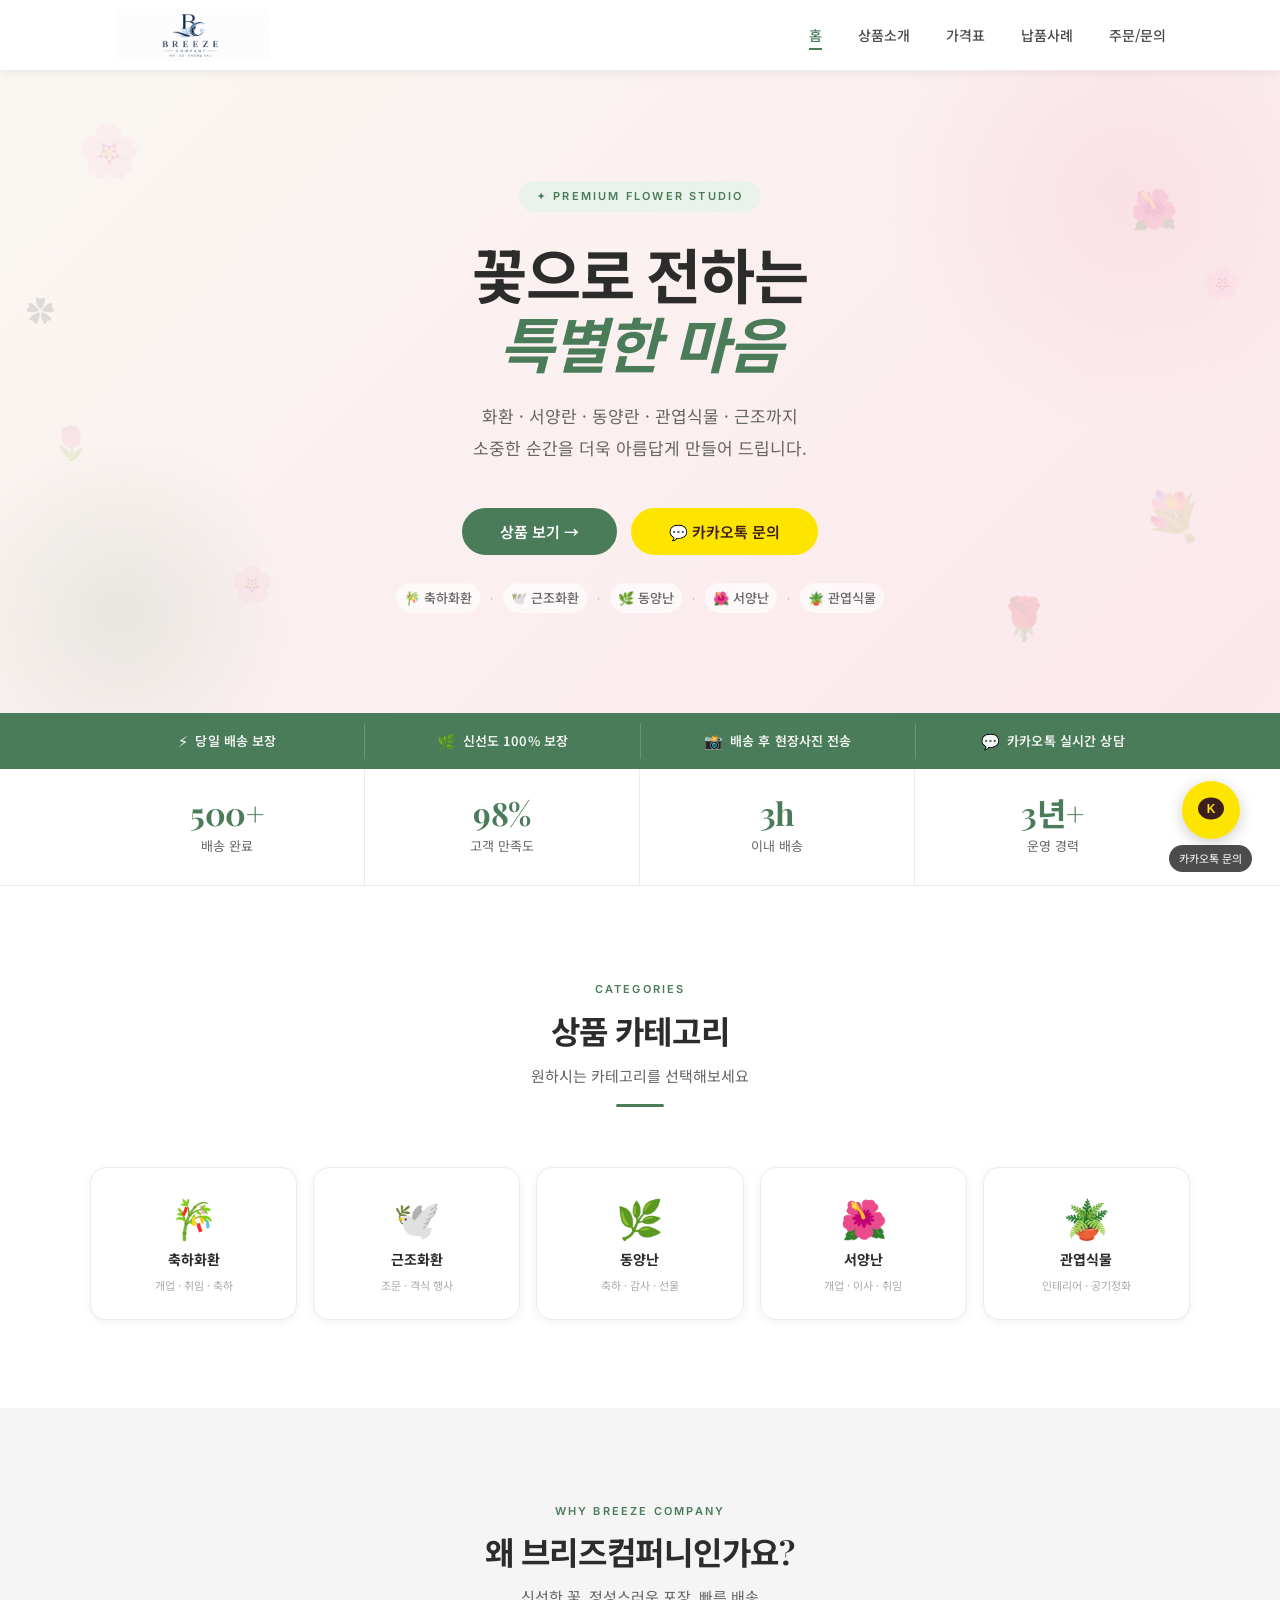
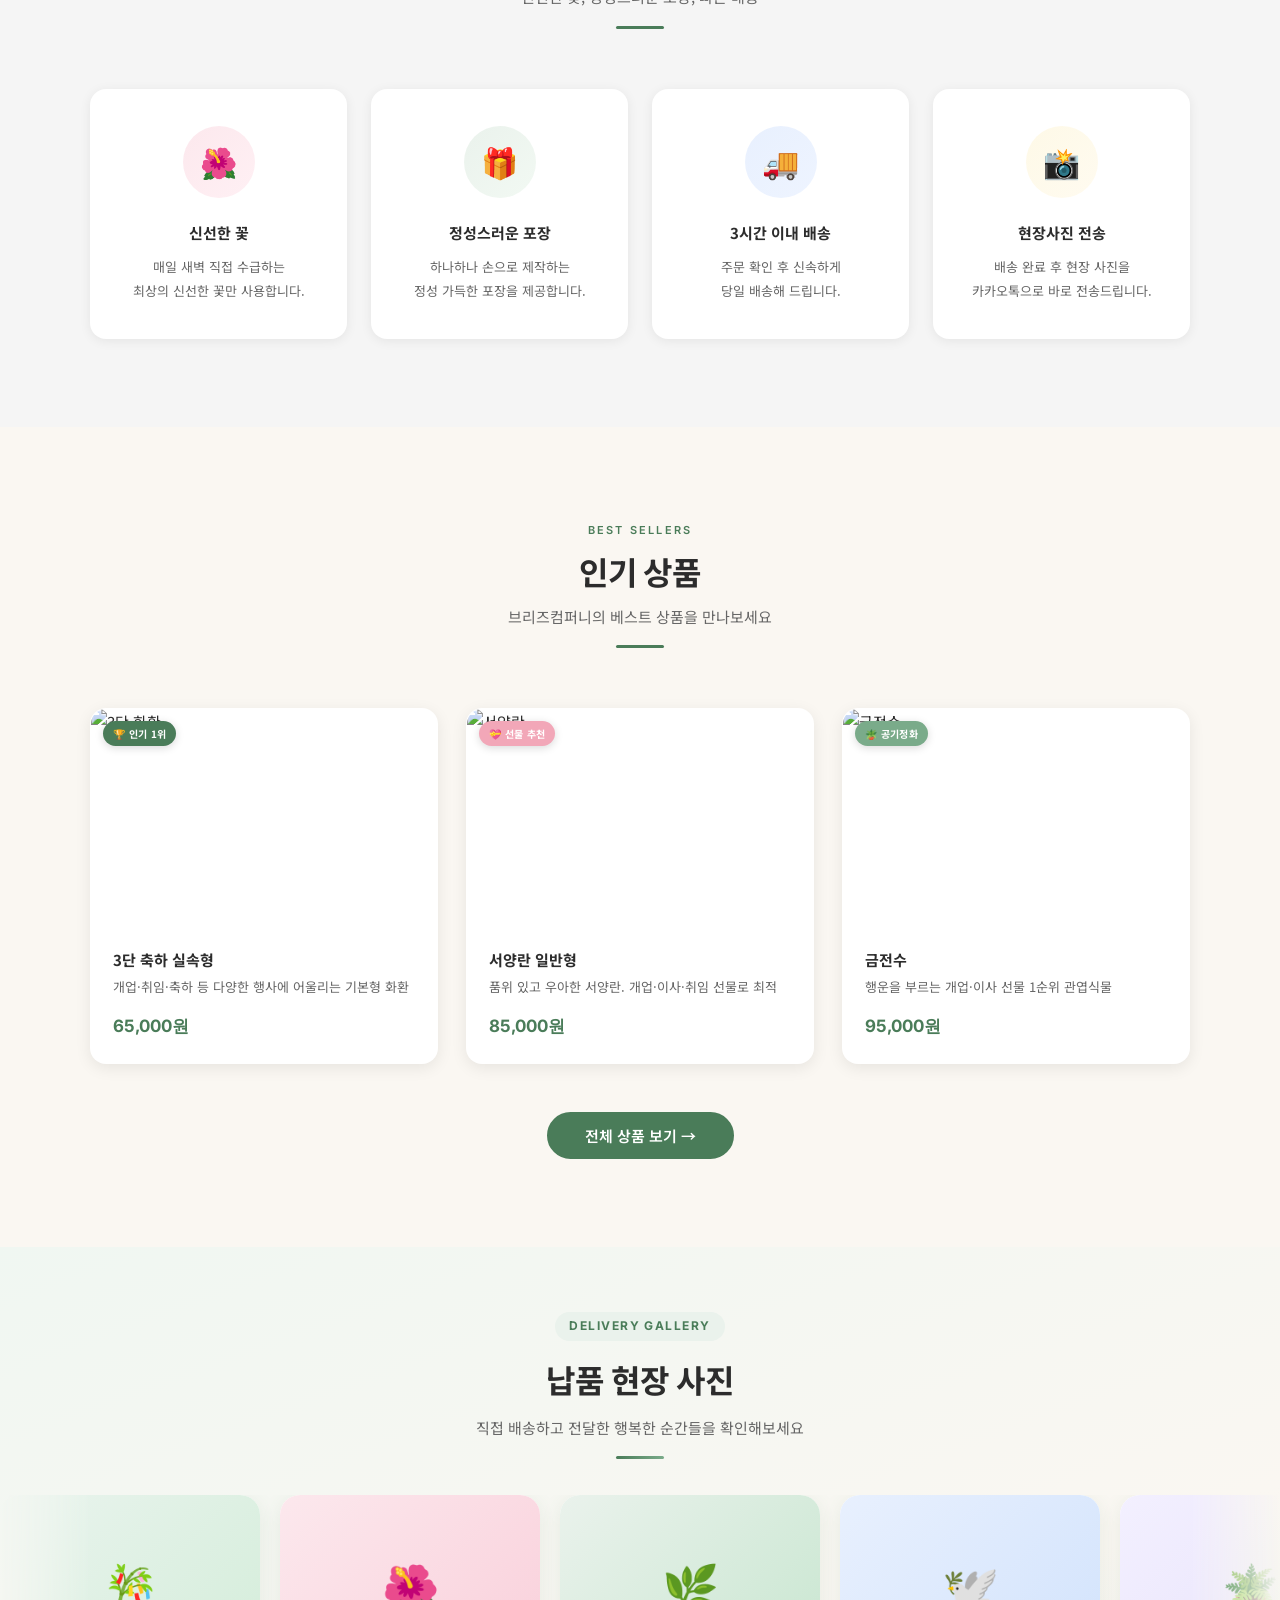
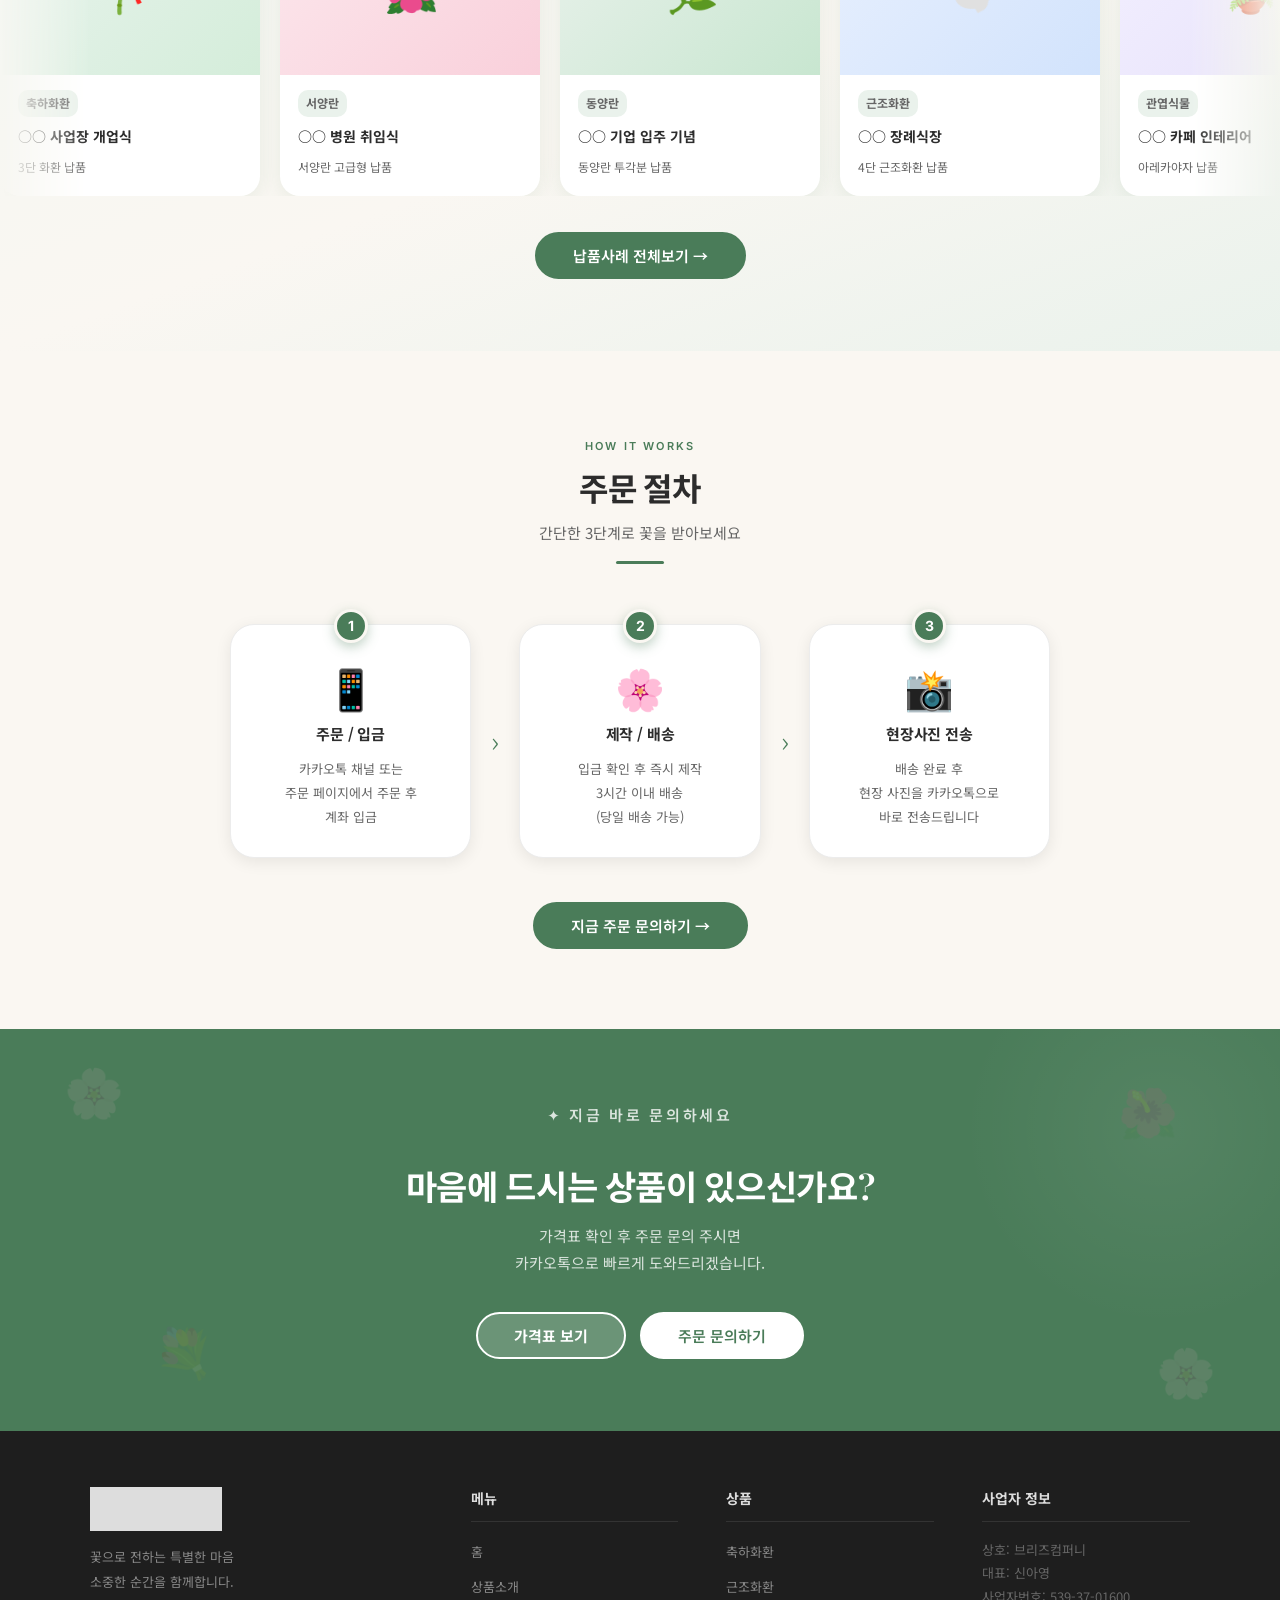
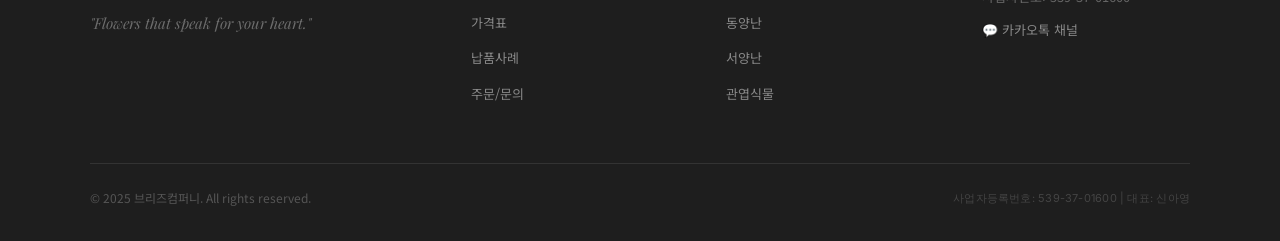
==== index.html @ 5a33127c "브리즈컴퍼니 로고 이미지 적용 — 전 페이지 헤더/푸터 - logo-white.png: 흰 배경 업종형 로고 (헤더용) - logo-dark.png: 다크 명품형 로고 (예비) -" ====
<!DOCTYPE html>
<html lang="ko">
<head>
  <meta charset="UTF-8" />
  <meta name="viewport" content="width=device-width, initial-scale=1.0" />
  <title>브리즈컴퍼니 - 꽃으로 전하는 특별한 마음</title>
  <meta name="description" content="브리즈컴퍼니 — 서양란, 동양란, 화환, 근조 화환, 관엽식물. 소중한 순간을 더욱 아름답게 만들어 드립니다." />
  <link rel="stylesheet" href="style.css" />
</head>
<body>

  <!-- ── HEADER ── -->
  <header id="site-header">
    <div class="nav-container">
      <a href="index.html" class="logo">
        <img src="logo-white.png" alt="브리즈컴퍼니" class="logo-img" />
      </a>
      <button class="nav-toggle" id="navToggle" aria-label="메뉴 열기">
        <span></span><span></span><span></span>
      </button>
      <nav id="mainNav">
        <ul>
          <li><a href="index.html" class="active">홈</a></li>
          <li><a href="products.html">상품소개</a></li>
          <li><a href="price.html">가격표</a></li>
          <li><a href="gallery.html">납품사례</a></li>
          <li><a href="order.html">주문/문의</a></li>
        </ul>
      </nav>
    </div>
  </header>

  <!-- ══════════════════════════════════════════
       HERO — 애니메이션 그라디언트 + 꽃잎 파티클
  ══════════════════════════════════════════ -->
  <section class="hero hero-animated">
    <!-- 떠다니는 꽃잎 -->
    <div class="hero-petals" aria-hidden="true">
      <span class="petal" style="top:8%;left:6%;--size:3.2rem;--dur:7s;--delay:0s">🌸</span>
      <span class="petal" style="top:18%;right:8%;--size:2.4rem;--dur:8s;--delay:1.2s">🌺</span>
      <span class="petal" style="top:55%;left:4%;--size:2rem;--dur:6.5s;--delay:2.5s">🌷</span>
      <span class="petal" style="top:65%;right:6%;--size:3rem;--dur:9s;--delay:0.7s">💐</span>
      <span class="petal" style="bottom:18%;left:18%;--size:2.2rem;--dur:7.5s;--delay:3s">🌸</span>
      <span class="petal" style="bottom:12%;right:18%;--size:2.6rem;--dur:8.5s;--delay:1.8s">🌹</span>
      <span class="petal" style="top:35%;left:2%;--size:1.8rem;--dur:6s;--delay:4s">✿</span>
      <span class="petal" style="top:30%;right:3%;--size:2rem;--dur:10s;--delay:0.3s">🌸</span>
    </div>

    <div class="hero-content">
      <span class="hero-eyebrow hero-anim-1">✦ Premium Flower Studio</span>
      <h1 class="hero-anim-2">꽃으로 전하는<br /><em>특별한 마음</em></h1>
      <p class="hero-sub hero-anim-3">
        화환 · 서양란 · 동양란 · 관엽식물 · 근조까지<br />
        소중한 순간을 더욱 아름답게 만들어 드립니다.
      </p>
      <div class="hero-btns hero-anim-4">
        <a href="products.html" class="btn btn-primary btn-pulse">상품 보기 →</a>
        <a href="https://pf.kakao.com/_ixazxkn/chat" target="_blank" class="btn btn-kakao-hero">💬 카카오톡 문의</a>
      </div>
      <!-- 빠른 카테고리 링크 -->
      <div class="hero-cats hero-anim-5">
        <a href="products.html#section-wreath">🎋 축하화환</a>
        <span>·</span>
        <a href="products.html#section-funeral">🕊️ 근조화환</a>
        <span>·</span>
        <a href="products.html#section-east">🌿 동양난</a>
        <span>·</span>
        <a href="products.html#section-orchid">🌺 서양난</a>
        <span>·</span>
        <a href="products.html#section-plant">🪴 관엽식물</a>
      </div>
    </div>
  </section>

  <!-- ── 약속 배너 스트립 ── -->
  <div class="promise-strip">
    <div class="promise-inner">
      <div class="promise-item"><span class="promise-icon">⚡</span>당일 배송 보장</div>
      <div class="promise-divider"></div>
      <div class="promise-item"><span class="promise-icon">🌿</span>신선도 100% 보장</div>
      <div class="promise-divider"></div>
      <div class="promise-item"><span class="promise-icon">📸</span>배송 후 현장사진 전송</div>
      <div class="promise-divider"></div>
      <div class="promise-item"><span class="promise-icon">💬</span>카카오톡 실시간 상담</div>
    </div>
  </div>

  <!-- ── STATS BAR ── -->
  <div class="stats-bar">
    <div class="stats-inner">
      <div class="stat-item reveal">
        <div class="stat-num" data-count="500" data-suffix="+">0+</div>
        <div class="stat-label">배송 완료</div>
      </div>
      <div class="stat-item reveal reveal-d1">
        <div class="stat-num" data-count="98" data-suffix="%">0%</div>
        <div class="stat-label">고객 만족도</div>
      </div>
      <div class="stat-item reveal reveal-d2">
        <div class="stat-num">3h</div>
        <div class="stat-label">이내 배송</div>
      </div>
      <div class="stat-item reveal reveal-d3">
        <div class="stat-num" data-count="3" data-suffix="년+">0년+</div>
        <div class="stat-label">운영 경력</div>
      </div>
    </div>
  </div>

  <!-- ── 카테고리 쇼케이스 ── -->
  <section style="background:var(--bz-surface);">
    <div class="section-title reveal">
      <span class="section-eyebrow">Categories</span>
      <h2>상품 카테고리</h2>
      <p>원하시는 카테고리를 선택해보세요</p>
      <div class="section-line"></div>
    </div>
    <div class="category-grid inner">
      <a href="products.html#section-wreath" class="category-card reveal">
        <span class="category-icon">🎋</span>
        <div class="category-name">축하화환</div>
        <div class="category-desc">개업 · 취임 · 축하</div>
      </a>
      <a href="products.html#section-funeral" class="category-card reveal reveal-d1">
        <span class="category-icon">🕊️</span>
        <div class="category-name">근조화환</div>
        <div class="category-desc">조문 · 격식 행사</div>
      </a>
      <a href="products.html#section-east" class="category-card reveal reveal-d2">
        <span class="category-icon">🌿</span>
        <div class="category-name">동양난</div>
        <div class="category-desc">축하 · 감사 · 선물</div>
      </a>
      <a href="products.html#section-orchid" class="category-card reveal reveal-d3">
        <span class="category-icon">🌺</span>
        <div class="category-name">서양난</div>
        <div class="category-desc">개업 · 이사 · 취임</div>
      </a>
      <a href="products.html#section-plant" class="category-card reveal reveal-d4">
        <span class="category-icon">🪴</span>
        <div class="category-name">관엽식물</div>
        <div class="category-desc">인테리어 · 공기정화</div>
      </a>
    </div>
  </section>

  <!-- ── WHY BREEZE ── -->
  <section class="features">
    <div class="section-title reveal">
      <span class="section-eyebrow">Why Breeze Company</span>
      <h2>왜 브리즈컴퍼니인가요?</h2>
      <p>신선한 꽃, 정성스러운 포장, 빠른 배송</p>
      <div class="section-line"></div>
    </div>
    <div class="feature-grid inner">
      <div class="feature-card reveal">
        <div class="feature-icon-wrap feat-icon-1">🌺</div>
        <h3>신선한 꽃</h3>
        <p>매일 새벽 직접 수급하는<br />최상의 신선한 꽃만 사용합니다.</p>
      </div>
      <div class="feature-card reveal reveal-d1">
        <div class="feature-icon-wrap feat-icon-2">🎁</div>
        <h3>정성스러운 포장</h3>
        <p>하나하나 손으로 제작하는<br />정성 가득한 포장을 제공합니다.</p>
      </div>
      <div class="feature-card reveal reveal-d2">
        <div class="feature-icon-wrap feat-icon-3">🚚</div>
        <h3>3시간 이내 배송</h3>
        <p>주문 확인 후 신속하게<br />당일 배송해 드립니다.</p>
      </div>
      <div class="feature-card reveal reveal-d3">
        <div class="feature-icon-wrap feat-icon-4">📸</div>
        <h3>현장사진 전송</h3>
        <p>배송 완료 후 현장 사진을<br />카카오톡으로 바로 전송드립니다.</p>
      </div>
    </div>
  </section>

  <!-- ── 인기 상품 ── -->
  <section style="background:var(--bz-cream);">
    <div class="section-title reveal">
      <span class="section-eyebrow">Best Sellers</span>
      <h2>인기 상품</h2>
      <p>브리즈컴퍼니의 베스트 상품을 만나보세요</p>
      <div class="section-line"></div>
    </div>
    <div class="product-grid inner">
      <div class="product-card reveal" onclick="location.href='products.html#section-wreath'" style="cursor:pointer;">
        <div class="product-card-img-wrap">
          <span class="product-best-badge">🏆 인기 1위</span>
          <img class="product-card-img" src="https://nas.maruw.co.kr/image/d/d-0001kb/d-0001kb_00.png" alt="3단 화환" loading="lazy" />
          <span class="product-zoom-hint">🎋 화환 보기</span>
        </div>
        <div class="product-info">
          <h3>3단 화환 A</h3>
          <p>개업·취임·축하 등 다양한 행사에 어울리는 기본형 화환</p>
          <div class="price-row">
            <span class="price-original">75,000원</span>
            <span class="price-sale">69,000원~</span>
          </div>
        </div>
      </div>
      <div class="product-card reveal reveal-d1" onclick="location.href='products.html#section-orchid'" style="cursor:pointer;">
        <div class="product-card-img-wrap">
          <span class="product-best-badge" style="background:var(--bz-pink);">💝 선물 추천</span>
          <img class="product-card-img" src="https://nas.maruw.co.kr/image/old.ecof.co.kr/data/GD020/IMG/h-0078-500.jpg" alt="서양란" loading="lazy" />
          <span class="product-zoom-hint">🌺 서양란 보기</span>
        </div>
        <div class="product-info">
          <h3>서양란 기본형</h3>
          <p>품위 있고 우아한 서양란. 개업·이사·취임 선물로 최적</p>
          <div class="price-row">
            <span class="price-original">110,000원</span>
            <span class="price-sale">99,000원</span>
          </div>
        </div>
      </div>
      <div class="product-card reveal reveal-d2" onclick="location.href='products.html#section-plant'" style="cursor:pointer;">
        <div class="product-card-img-wrap">
          <span class="product-best-badge" style="background:#7aab8a;">🪴 공기정화</span>
          <img class="product-card-img" src="https://nas.maruw.co.kr/image/old.ecof.co.kr/data/GD020/IMG/i-0115-500.jpg" alt="금전수" loading="lazy" />
          <span class="product-zoom-hint">🪴 관엽 보기</span>
        </div>
        <div class="product-info">
          <h3>금전수</h3>
          <p>행운을 부르는 개업·이사 선물 1순위 관엽식물</p>
          <div class="price-row">
            <span class="price-original">68,200원</span>
            <span class="price-sale">62,000원</span>
          </div>
        </div>
      </div>
    </div>
    <div style="text-align:center;margin-top:48px;" class="reveal">
      <a href="products.html" class="btn btn-primary">전체 상품 보기 →</a>
    </div>
  </section>

  <!-- ── 납품사례 슬라이딩 배너 ── -->
  <section class="delivery-banner-section">
    <div class="delivery-banner-head reveal">
      <span class="section-eyebrow">Delivery Gallery</span>
      <h2>납품 현장 사진</h2>
      <p>직접 배송하고 전달한 행복한 순간들을 확인해보세요</p>
      <div class="section-line"></div>
    </div>

    <div class="delivery-track-wrap">
      <div class="delivery-track" id="deliveryTrack">
        <!-- 카드 세트 A (원본) -->
        <a href="gallery.html" class="delivery-card">
          <div class="delivery-card-placeholder" style="background:linear-gradient(135deg,#eaf4ee,#d4edda);">🎋</div>
          <div class="delivery-card-body">
            <span class="delivery-card-tag">축하화환</span>
            <strong>○○ 사업장 개업식</strong>
            <span>3단 화환 납품</span>
          </div>
        </a>
        <a href="gallery.html" class="delivery-card">
          <div class="delivery-card-placeholder" style="background:linear-gradient(135deg,#fce8ed,#f9d0db);">🌺</div>
          <div class="delivery-card-body">
            <span class="delivery-card-tag">서양란</span>
            <strong>○○ 병원 취임식</strong>
            <span>서양란 고급형 납품</span>
          </div>
        </a>
        <a href="gallery.html" class="delivery-card">
          <div class="delivery-card-placeholder" style="background:linear-gradient(135deg,#eaf2ec,#c8e6d0);">🌿</div>
          <div class="delivery-card-body">
            <span class="delivery-card-tag">동양란</span>
            <strong>○○ 기업 입주 기념</strong>
            <span>동양란 투각분 납품</span>
          </div>
        </a>
        <a href="gallery.html" class="delivery-card">
          <div class="delivery-card-placeholder" style="background:linear-gradient(135deg,#e8f0fe,#d2e3fc);">🕊️</div>
          <div class="delivery-card-body">
            <span class="delivery-card-tag">근조화환</span>
            <strong>○○ 장례식장</strong>
            <span>4단 근조화환 납품</span>
          </div>
        </a>
        <a href="gallery.html" class="delivery-card">
          <div class="delivery-card-placeholder" style="background:linear-gradient(135deg,#f3f0ff,#e6e0fa);">🪴</div>
          <div class="delivery-card-body">
            <span class="delivery-card-tag">관엽식물</span>
            <strong>○○ 카페 인테리어</strong>
            <span>아레카야자 납품</span>
          </div>
        </a>
        <a href="gallery.html" class="delivery-card">
          <div class="delivery-card-placeholder" style="background:linear-gradient(135deg,#fff8e1,#ffecb3);">🎋</div>
          <div class="delivery-card-body">
            <span class="delivery-card-tag">축하화환</span>
            <strong>○○ 식당 오픈</strong>
            <span>3단 화환 실속형 납품</span>
          </div>
        </a>
        <a href="gallery.html" class="delivery-card">
          <div class="delivery-card-placeholder" style="background:linear-gradient(135deg,#fce4ec,#f8bbd0);">🌸</div>
          <div class="delivery-card-body">
            <span class="delivery-card-tag">서양란</span>
            <strong>○○ 갤러리 개관</strong>
            <span>만천홍 서양란 납품</span>
          </div>
        </a>
        <a href="gallery.html" class="delivery-card">
          <div class="delivery-card-placeholder" style="background:linear-gradient(135deg,#e8f5e9,#c8e6c9);">🌿</div>
          <div class="delivery-card-body">
            <span class="delivery-card-tag">관엽식물</span>
            <strong>○○ 사무실 이전</strong>
            <span>금전수 · 행운목 납품</span>
          </div>
        </a>
        <!-- 카드 세트 B (무한 루프용 복제) -->
        <a href="gallery.html" class="delivery-card">
          <div class="delivery-card-placeholder" style="background:linear-gradient(135deg,#eaf4ee,#d4edda);">🎋</div>
          <div class="delivery-card-body">
            <span class="delivery-card-tag">축하화환</span>
            <strong>○○ 사업장 개업식</strong>
            <span>3단 화환 납품</span>
          </div>
        </a>
        <a href="gallery.html" class="delivery-card">
          <div class="delivery-card-placeholder" style="background:linear-gradient(135deg,#fce8ed,#f9d0db);">🌺</div>
          <div class="delivery-card-body">
            <span class="delivery-card-tag">서양란</span>
            <strong>○○ 병원 취임식</strong>
            <span>서양란 고급형 납품</span>
          </div>
        </a>
        <a href="gallery.html" class="delivery-card">
          <div class="delivery-card-placeholder" style="background:linear-gradient(135deg,#eaf2ec,#c8e6d0);">🌿</div>
          <div class="delivery-card-body">
            <span class="delivery-card-tag">동양란</span>
            <strong>○○ 기업 입주 기념</strong>
            <span>동양란 투각분 납품</span>
          </div>
        </a>
        <a href="gallery.html" class="delivery-card">
          <div class="delivery-card-placeholder" style="background:linear-gradient(135deg,#e8f0fe,#d2e3fc);">🕊️</div>
          <div class="delivery-card-body">
            <span class="delivery-card-tag">근조화환</span>
            <strong>○○ 장례식장</strong>
            <span>4단 근조화환 납품</span>
          </div>
        </a>
        <a href="gallery.html" class="delivery-card">
          <div class="delivery-card-placeholder" style="background:linear-gradient(135deg,#f3f0ff,#e6e0fa);">🪴</div>
          <div class="delivery-card-body">
            <span class="delivery-card-tag">관엽식물</span>
            <strong>○○ 카페 인테리어</strong>
            <span>아레카야자 납품</span>
          </div>
        </a>
        <a href="gallery.html" class="delivery-card">
          <div class="delivery-card-placeholder" style="background:linear-gradient(135deg,#fff8e1,#ffecb3);">🎋</div>
          <div class="delivery-card-body">
            <span class="delivery-card-tag">축하화환</span>
            <strong>○○ 식당 오픈</strong>
            <span>3단 화환 실속형 납품</span>
          </div>
        </a>
        <a href="gallery.html" class="delivery-card">
          <div class="delivery-card-placeholder" style="background:linear-gradient(135deg,#fce4ec,#f8bbd0);">🌸</div>
          <div class="delivery-card-body">
            <span class="delivery-card-tag">서양란</span>
            <strong>○○ 갤러리 개관</strong>
            <span>만천홍 서양란 납품</span>
          </div>
        </a>
        <a href="gallery.html" class="delivery-card">
          <div class="delivery-card-placeholder" style="background:linear-gradient(135deg,#e8f5e9,#c8e6c9);">🌿</div>
          <div class="delivery-card-body">
            <span class="delivery-card-tag">관엽식물</span>
            <strong>○○ 사무실 이전</strong>
            <span>금전수 · 행운목 납품</span>
          </div>
        </a>
      </div>
    </div>

    <div class="delivery-more-btn reveal">
      <a href="gallery.html" class="btn btn-primary">납품사례 전체보기 →</a>
    </div>
  </section>

  <!-- ── 주문 절차 ── -->
  <section class="bz-steps-section">
    <div class="section-title reveal">
      <span class="section-eyebrow">How It Works</span>
      <h2>주문 절차</h2>
      <p>간단한 3단계로 꽃을 받아보세요</p>
      <div class="section-line"></div>
    </div>
    <div class="bz-steps-row">
      <div class="bz-step-card reveal">
        <div class="bz-step-badge">1</div>
        <span class="bz-step-icon">📱</span>
        <strong>주문 / 입금</strong>
        <p>카카오톡 채널 또는<br>주문 페이지에서 주문 후<br>계좌 입금</p>
      </div>
      <div class="bz-step-connector reveal reveal-d1">›</div>
      <div class="bz-step-card reveal reveal-d1">
        <div class="bz-step-badge">2</div>
        <span class="bz-step-icon">🌸</span>
        <strong>제작 / 배송</strong>
        <p>입금 확인 후 즉시 제작<br>3시간 이내 배송<br>(당일 배송 가능)</p>
      </div>
      <div class="bz-step-connector reveal reveal-d2">›</div>
      <div class="bz-step-card reveal reveal-d2">
        <div class="bz-step-badge">3</div>
        <span class="bz-step-icon">📸</span>
        <strong>현장사진 전송</strong>
        <p>배송 완료 후<br>현장 사진을 카카오톡으로<br>바로 전송드립니다</p>
      </div>
    </div>
    <div style="text-align:center;margin-top:44px;" class="reveal">
      <a href="order.html" class="btn btn-primary">지금 주문 문의하기 →</a>
    </div>
  </section>

  <!-- ── CTA BANNER ── -->
  <div class="cta-banner cta-animated">
    <div class="cta-deco" aria-hidden="true">
      <span class="cta-petal cp1">🌸</span>
      <span class="cta-petal cp2">🌺</span>
      <span class="cta-petal cp3">💐</span>
      <span class="cta-petal cp4">🌸</span>
    </div>
    <div class="inner" style="position:relative;z-index:1;">
      <p class="cta-tag reveal">✦ 지금 바로 문의하세요</p>
      <h2 class="reveal">마음에 드시는 상품이 있으신가요?</h2>
      <p class="reveal">가격표 확인 후 주문 문의 주시면<br />카카오톡으로 빠르게 도와드리겠습니다.</p>
      <div style="display:flex;gap:14px;justify-content:center;flex-wrap:wrap;" class="reveal">
        <a href="price.html" class="btn" style="background:rgba(255,255,255,0.18);border:2px solid white;color:white;font-weight:700;">가격표 보기</a>
        <a href="order.html" class="btn btn-white">주문 문의하기</a>
      </div>
    </div>
  </div>

  <!-- ── KAKAO FLOAT ── -->
  <a href="https://pf.kakao.com/_ixazxkn/chat" target="_blank" class="kakao-float" aria-label="카카오톡 문의">
    <div class="kakao-float-btn">
      <svg width="32" height="32" viewBox="0 0 32 32" fill="none" xmlns="http://www.w3.org/2000/svg">
        <ellipse cx="16" cy="14.5" rx="13" ry="11" fill="#3C1E1E"/>
        <text x="16" y="19" text-anchor="middle" font-size="12" fill="#FEE500" font-weight="bold" font-family="Arial">K</text>
      </svg>
    </div>
    <span class="kakao-float-label">카카오톡 문의</span>
  </a>

  <!-- ── FOOTER ── -->
  <footer>
    <div class="footer-inner">
      <div class="footer-top">
        <div class="footer-brand">
          <div class="logo">
            <img src="logo-white.png" alt="브리즈컴퍼니" class="footer-logo-img" />
          </div>
          <p class="footer-brand-desc">꽃으로 전하는 특별한 마음<br />소중한 순간을 함께합니다.</p>
          <p class="footer-tagline">"Flowers that speak for your heart."</p>
        </div>
        <div class="footer-col">
          <h4>메뉴</h4>
          <ul>
            <li><a href="index.html">홈</a></li>
            <li><a href="products.html">상품소개</a></li>
            <li><a href="price.html">가격표</a></li>
            <li><a href="gallery.html">납품사례</a></li>
            <li><a href="order.html">주문/문의</a></li>
          </ul>
        </div>
        <div class="footer-col">
          <h4>상품</h4>
          <ul>
            <li><a href="products.html#section-wreath">축하화환</a></li>
            <li><a href="products.html#section-funeral">근조화환</a></li>
            <li><a href="products.html#section-east">동양난</a></li>
            <li><a href="products.html#section-orchid">서양난</a></li>
            <li><a href="products.html#section-plant">관엽식물</a></li>
          </ul>
        </div>
        <div class="footer-col">
          <h4>사업자 정보</h4>
          <p class="biz-line">상호: 브리즈컴퍼니</p>
          <p class="biz-line">대표: 신아영</p>
          <p class="biz-line">사업자번호: 539-37-01600</p>
          <p class="biz-line" style="margin-top:10px;">
            <a href="https://pf.kakao.com/_ixazxkn/chat" target="_blank" style="color:#888;">💬 카카오톡 채널</a>
          </p>
        </div>
      </div>
      <div class="footer-bottom">
        <p>© 2025 브리즈컴퍼니. All rights reserved.</p>
        <p class="biz-info">사업자등록번호: 539-37-01600 | 대표: 신아영</p>
      </div>
    </div>
  </footer>

  <script>
    // ── Header scroll
    const header = document.getElementById('site-header');
    window.addEventListener('scroll', () => header.classList.toggle('scrolled', window.scrollY > 10));

    // ── Hamburger
    const toggle = document.getElementById('navToggle');
    const nav    = document.getElementById('mainNav');
    toggle.addEventListener('click', () => { toggle.classList.toggle('open'); nav.classList.toggle('open'); });
    document.addEventListener('click', (e) => {
      if (!header.contains(e.target)) { toggle.classList.remove('open'); nav.classList.remove('open'); }
    });

    // ── Scroll reveal
    const io = new IntersectionObserver((entries) => {
      entries.forEach(e => { if (e.isIntersecting) { e.target.classList.add('visible'); io.unobserve(e.target); } });
    }, { threshold: 0.12 });
    document.querySelectorAll('.reveal').forEach(el => io.observe(el));

    // ── 인기상품 이름·가격 동기화 (products.js 기반)
    function bzSyncPopular() {
      if (!window.BZ_PRODUCTS) return;
      const map = {};
      window.BZ_PRODUCTS.forEach(g => g.items.forEach(item => {
        map[item.key || item.name] = item;
      }));
      document.querySelectorAll('.product-card').forEach(card => {
        const h3 = card.querySelector('h3');
        if (!h3) return;
        if (!card.dataset.key) card.dataset.key = h3.textContent.trim();
        const item = map[card.dataset.key];
        if (!item) return;
        h3.textContent = item.name;
        const saleEl = card.querySelector('.price-sale');
        const origEl = card.querySelector('.price-original');
        if (item.price !== null) {
          if (saleEl) { saleEl.textContent = item.price.toLocaleString('ko-KR') + '원'; saleEl.style.color = ''; }
          if (origEl) {
            if (item.price2) { origEl.textContent = item.price2.toLocaleString('ko-KR') + '원'; origEl.style.display = ''; }
            else { origEl.textContent = ''; origEl.style.display = 'none'; }
          }
        } else {
          if (saleEl) { saleEl.textContent = '가격 문의'; saleEl.style.color = 'var(--bz-gray)'; }
          if (origEl) { origEl.textContent = ''; origEl.style.display = 'none'; }
        }
      });
    }
    (function() {
      var s = document.createElement('script');
      s.src = 'products.js?_=' + Date.now();
      s.onload = bzSyncPopular;
      document.head.appendChild(s);
    })();

    // ── Count-up animation
    function countUp(el) {
      const target   = parseInt(el.dataset.count);
      const suffix   = el.dataset.suffix || '';
      const duration = 1800;
      const startTs  = performance.now();
      const step = (ts) => {
        const p = Math.min((ts - startTs) / duration, 1);
        const ease = 1 - Math.pow(1 - p, 4);
        el.textContent = Math.floor(ease * target) + suffix;
        if (p < 1) requestAnimationFrame(step);
      };
      requestAnimationFrame(step);
    }
    const counterObs = new IntersectionObserver((entries) => {
      entries.forEach(e => {
        if (e.isIntersecting && e.target.dataset.count) {
          countUp(e.target);
          counterObs.unobserve(e.target);
        }
      });
    }, { threshold: 0.5 });
    document.querySelectorAll('.stat-num[data-count]').forEach(el => counterObs.observe(el));
  </script>
</body>
</html>
---- style.css ----
/* ============================================================
   브리즈컴퍼니 — Design System v2.0
   Complete rebuild · 2025
   ============================================================ */

@import url("https://fonts.googleapis.com/css2?family=Noto+Sans+KR:wght@300;400;500;600;700;900&family=Playfair+Display:ital,wght@0,400;0,500;0,600;0,700;1,400;1,500;1,600;1,700&family=Inter:wght@400;500;600;700&display=swap");

/* ─── Tokens ─────────────────────────────────────────────── */
:root {
  /* Brand */
  --bz-green:        #4a7c59;
  --bz-green-deep:   #3a6347;
  --bz-green-light:  #7aab8a;
  --bz-green-pale:   #eaf2ec;
  --bz-pink:         #f2a7b8;
  --bz-pink-light:   #fce8ed;
  --bz-cream:        #faf7f2;

  /* Neutrals */
  --bz-ink:          #2c2c2c;
  --bz-ink-soft:     #4a4a4a;
  --bz-gray:         #666666;
  --bz-gray-light:   #aaaaaa;
  --bz-line:         #ececec;
  --bz-surface:      #ffffff;
  --bz-surface-2:    #f5f5f5;

  /* Functional */
  --bz-kakao-yellow: #fee500;
  --bz-kakao-brown:  #3c1e1e;

  /* Fonts */
  --bz-font-display: "Playfair Display", "Noto Sans KR", serif;
  --bz-font-kr:      "Noto Sans KR", "Malgun Gothic", system-ui, sans-serif;
  --bz-font-en:      "Inter", system-ui, sans-serif;

  /* Type scale */
  --bz-text-xs:   11px;
  --bz-text-sm:   13px;
  --bz-text-base: 15px;
  --bz-text-md:   17px;
  --bz-text-lg:   20px;
  --bz-text-xl:   24px;
  --bz-text-2xl:  32px;
  --bz-text-3xl:  40px;
  --bz-text-4xl:  56px;

  /* Spacing */
  --bz-sp-1: 4px;  --bz-sp-2: 8px;   --bz-sp-3: 12px;
  --bz-sp-4: 16px; --bz-sp-5: 24px;  --bz-sp-6: 32px;
  --bz-sp-7: 48px; --bz-sp-8: 64px;  --bz-sp-9: 96px;

  /* Radii */
  --bz-radius-sm:   8px;
  --bz-radius-md:   12px;
  --bz-radius-lg:   16px;
  --bz-radius-xl:   24px;
  --bz-radius-pill: 999px;

  /* Shadows */
  --bz-shadow-xs:  0 2px 10px rgba(0,0,0,0.06);
  --bz-shadow-sm:  0 2px 12px rgba(0,0,0,0.07);
  --bz-shadow-md:  0 4px 16px rgba(0,0,0,0.08);
  --bz-shadow-lg:  0 12px 32px rgba(0,0,0,0.13);
  --bz-shadow-cta: 0 6px 20px rgba(74,124,89,0.35);

  /* Motion */
  --bz-ease: cubic-bezier(0.22, 0.61, 0.36, 1);
  --bz-dur:  0.3s;

  /* Layout */
  --bz-container: 1100px;
  --bz-gutter:    24px;

  /* Legacy aliases */
  --green: var(--bz-green); --dark: var(--bz-ink); --gray: var(--bz-gray);
  --white: var(--bz-surface); --cream: var(--bz-cream); --pink: var(--bz-pink);
  --light-pink: var(--bz-pink-light); --light-gray: var(--bz-surface-2);
  --light-green: var(--bz-green-light);
}

/* ─── Keyframe Animations ────────────────────────────────── */
@keyframes gradShift {
  0%, 100% { background-position: 0% 50%; }
  50%       { background-position: 100% 50%; }
}
@keyframes floatPetal {
  0%, 100% { transform: translateY(0) rotate(0deg) scale(1); }
  33%       { transform: translateY(-22px) rotate(14deg) scale(1.05); }
  66%       { transform: translateY(-10px) rotate(-8deg) scale(0.97); }
}
@keyframes heroTextIn {
  from { opacity: 0; transform: translateY(32px); }
  to   { opacity: 1; transform: translateY(0); }
}
@keyframes pulseGlow {
  0%, 100% { box-shadow: 0 6px 20px rgba(74,124,89,0.35); }
  50%       { box-shadow: 0 6px 36px rgba(74,124,89,0.6), 0 0 0 10px rgba(74,124,89,0.07); }
}
@keyframes ctaPetalFloat {
  0%, 100% { transform: translateY(0) rotate(0deg); opacity: 0.12; }
  50%       { transform: translateY(-30px) rotate(20deg); opacity: 0.18; }
}
@keyframes badgePopIn {
  from { transform: scale(0.6) translateY(-4px); opacity: 0; }
  to   { transform: scale(1) translateY(0); opacity: 1; }
}

/* ─── Reset ──────────────────────────────────────────────── */
*, *::before, *::after { margin: 0; padding: 0; box-sizing: border-box; }

html { scroll-behavior: smooth; }

body {
  font-family: var(--bz-font-kr);
  font-size: var(--bz-text-base);
  color: var(--bz-ink);
  background: var(--bz-surface);
  line-height: 1.7;
  -webkit-font-smoothing: antialiased;
}

a { text-decoration: none; color: inherit; }
ul { list-style: none; }
img { max-width: 100%; display: block; }

/* ─── Hero 애니메이션 ─────────────────────────────────────── */
.hero-animated {
  background: linear-gradient(135deg, #faf7f2, #fce8ed, #eaf2ec, #fce8ed, #faf7f2);
  background-size: 300% 300%;
  animation: gradShift 12s ease infinite;
  position: relative;
  overflow: hidden;
}

/* 꽃잎 파티클 */
.hero-petals {
  position: absolute;
  inset: 0;
  pointer-events: none;
  z-index: 0;
}
.petal {
  position: absolute;
  opacity: 0.13;
  font-size: var(--size, 2.5rem);
  animation: floatPetal var(--dur, 7s) ease-in-out infinite;
  animation-delay: var(--delay, 0s);
  user-select: none;
  line-height: 1;
}
.hero-content { position: relative; z-index: 1; }

/* 히어로 텍스트 순차 등장 */
.hero-anim-1 { animation: heroTextIn 0.75s cubic-bezier(0.22,0.61,0.36,1) 0.05s both; }
.hero-anim-2 { animation: heroTextIn 0.75s cubic-bezier(0.22,0.61,0.36,1) 0.2s both; }
.hero-anim-3 { animation: heroTextIn 0.75s cubic-bezier(0.22,0.61,0.36,1) 0.38s both; }
.hero-anim-4 { animation: heroTextIn 0.75s cubic-bezier(0.22,0.61,0.36,1) 0.55s both; }
.hero-anim-5 { animation: heroTextIn 0.75s cubic-bezier(0.22,0.61,0.36,1) 0.7s both; }

/* 주요 버튼 펄스 */
.btn-pulse { animation: pulseGlow 3.5s ease-in-out infinite; }
.btn-pulse:hover { animation: none; }

/* 카카오 히어로 버튼 */
.btn-kakao-hero {
  background: var(--bz-kakao-yellow);
  color: var(--bz-kakao-brown);
  border-color: var(--bz-kakao-yellow);
  font-weight: 700;
}
.btn-kakao-hero:hover { filter: brightness(0.95); transform: translateY(-2px); }

/* 히어로 카테고리 빠른 링크 */
.hero-cats {
  margin-top: 28px;
  display: flex;
  align-items: center;
  justify-content: center;
  gap: 10px;
  flex-wrap: wrap;
}
.hero-cats a {
  font-family: var(--bz-font-kr);
  font-size: 13px;
  color: var(--bz-gray);
  font-weight: 500;
  transition: color 0.2s;
  padding: 4px 8px;
  border-radius: var(--bz-radius-pill);
  background: rgba(255,255,255,0.6);
  backdrop-filter: blur(4px);
}
.hero-cats a:hover { color: var(--bz-green); background: rgba(255,255,255,0.9); }
.hero-cats span { color: var(--bz-gray-light); font-size: 11px; }

/* ─── 약속 배너 스트립 ──────────────────────────────────── */
.promise-strip {
  background: var(--bz-green);
  padding: 0 var(--bz-gutter);
}
.promise-inner {
  max-width: var(--bz-container);
  margin: 0 auto;
  display: flex;
  align-items: stretch;
}
.promise-item {
  flex: 1;
  display: flex;
  align-items: center;
  justify-content: center;
  gap: 7px;
  padding: 15px 12px;
  font-family: var(--bz-font-kr);
  font-size: 13px;
  font-weight: 600;
  color: rgba(255,255,255,0.93);
  white-space: nowrap;
  letter-spacing: 0.01em;
}
.promise-icon { font-size: 15px; }
.promise-divider {
  width: 1px;
  background: rgba(255,255,255,0.18);
  margin: 10px 0;
  flex-shrink: 0;
}

/* ─── 카테고리 그리드 ───────────────────────────────────── */
.category-grid {
  display: grid;
  grid-template-columns: repeat(5, 1fr);
  gap: 16px;
}
.category-card {
  background: var(--bz-surface);
  border-radius: var(--bz-radius-lg);
  padding: 30px 14px 24px;
  text-align: center;
  border: 1.5px solid var(--bz-line);
  cursor: pointer;
  transition: all var(--bz-dur) var(--bz-ease);
  text-decoration: none;
  display: block;
  box-shadow: var(--bz-shadow-xs);
}
.category-card:hover {
  border-color: var(--bz-green);
  transform: translateY(-6px);
  box-shadow: var(--bz-shadow-lg);
  background: var(--bz-green-pale);
}
.category-icon {
  font-size: 38px;
  display: block;
  margin-bottom: 12px;
  transition: transform 0.35s var(--bz-ease);
  line-height: 1;
}
.category-card:hover .category-icon { transform: scale(1.18) rotate(-6deg); }
.category-name {
  font-family: var(--bz-font-kr);
  font-size: 14px; font-weight: 700;
  color: var(--bz-ink);
  margin-bottom: 5px;
  transition: color 0.2s;
}
.category-card:hover .category-name { color: var(--bz-green); }
.category-desc {
  font-family: var(--bz-font-kr);
  font-size: 11px;
  color: var(--bz-gray-light);
  line-height: 1.6;
}

/* ─── Feature icon 그라디언트 ──────────────────────────── */
.feat-icon-1 { background: linear-gradient(135deg, #fce8ed, #fff0f4) !important; }
.feat-icon-2 { background: linear-gradient(135deg, #eaf2ec, #f2f9f3) !important; }
.feat-icon-3 { background: linear-gradient(135deg, #e8f0fe, #eef4ff) !important; }
.feat-icon-4 { background: linear-gradient(135deg, #fef9e7, #fffbf0) !important; }

/* ─── Product best badge ────────────────────────────────── */
.product-best-badge {
  position: absolute;
  top: 12px; left: 12px;
  background: var(--bz-green);
  color: white;
  font-family: var(--bz-font-kr);
  font-size: 10px; font-weight: 700;
  padding: 4px 10px;
  border-radius: var(--bz-radius-pill);
  z-index: 2;
  letter-spacing: 0.03em;
  animation: badgePopIn 0.4s var(--bz-ease) 0.8s both;
  box-shadow: 0 2px 8px rgba(0,0,0,0.15);
}

/* ─── CTA 배너 애니메이션 ───────────────────────────────── */
.cta-animated { position: relative; overflow: hidden; }
.cta-tag {
  display: inline-block;
  font-family: var(--bz-font-en);
  font-size: 11px; font-weight: 600;
  letter-spacing: 0.18em;
  text-transform: uppercase;
  color: rgba(255,255,255,0.6);
  margin-bottom: 16px;
}
.cta-deco {
  position: absolute;
  inset: 0;
  pointer-events: none;
  z-index: 0;
}
.cta-petal {
  position: absolute;
  font-size: 3rem;
  opacity: 0.1;
  animation: ctaPetalFloat 6s ease-in-out infinite;
}
.cp1 { top: 5%; left: 5%; animation-delay: 0s; }
.cp2 { top: 10%; right: 8%; animation-delay: 1.5s; }
.cp3 { bottom: 10%; left: 12%; animation-delay: 3s; }
.cp4 { bottom: 5%; right: 5%; animation-delay: 4.5s; }

/* ─── Product price display ─────────────────────────────── */
.price-row { display: flex; align-items: center; gap: 8px; margin-top: 10px; }
.price-original { font-family: var(--bz-font-en); font-size: var(--bz-text-sm); color: var(--bz-gray-light); text-decoration: line-through; }
.price-sale { font-family: var(--bz-font-en); font-size: var(--bz-text-md); font-weight: 700; color: var(--bz-green); letter-spacing: -0.01em; }

/* ─── Image watermark ────────────────────────────────────── */
.img-wrap { position: relative; overflow: hidden; }
.img-wrap::after {
  content: '🌸 브리즈컴퍼니';
  position: absolute;
  bottom: 10px; right: 10px;
  background: rgba(74,124,89,0.82);
  color: white;
  font-family: var(--bz-font-kr);
  font-size: 11px; font-weight: 700;
  padding: 4px 10px;
  border-radius: var(--bz-radius-pill);
  pointer-events: none;
  letter-spacing: 0.04em;
}

/* ─── Order Info FAB ─────────────────────────────────────── */
.order-info-fab {
  position: fixed;
  bottom: 28px; left: 28px;
  z-index: 998;
  background: var(--bz-ink);
  color: white;
  font-family: var(--bz-font-kr);
  font-size: 13px; font-weight: 600;
  padding: 12px 20px;
  border-radius: var(--bz-radius-pill);
  border: none; cursor: pointer;
  box-shadow: var(--bz-shadow-lg);
  transition: background 0.2s, transform 0.2s;
  display: flex; align-items: center; gap: 8px;
}
.order-info-fab:hover { background: #333; transform: translateY(-2px); }

/* ─── Order Info Modal ───────────────────────────────────── */
.info-modal-overlay {
  display: none;
  position: fixed; inset: 0;
  background: rgba(0,0,0,0.7);
  z-index: 3000;
  align-items: flex-end;
  justify-content: center;
}
.info-modal-overlay.active { display: flex; }
.info-modal {
  background: var(--bz-surface);
  width: 100%; max-width: 560px;
  max-height: 85vh;
  border-radius: var(--bz-radius-xl) var(--bz-radius-xl) 0 0;
  overflow-y: auto;
  animation: slideUp 0.3s var(--bz-ease);
}
@keyframes slideUp {
  from { transform: translateY(100%); }
  to   { transform: translateY(0); }
}
.info-modal-header {
  position: sticky; top: 0;
  background: var(--bz-surface);
  padding: 20px 24px 16px;
  border-bottom: 1px solid var(--bz-line);
  display: flex; justify-content: space-between; align-items: center;
  z-index: 1;
}
.info-modal-header h3 {
  font-family: var(--bz-font-kr);
  font-size: var(--bz-text-base); font-weight: 700;
  color: var(--bz-ink);
}
.info-modal-tabs {
  display: flex; gap: 0;
  border-bottom: 1px solid var(--bz-line);
}
.info-modal-tab {
  flex: 1; padding: 14px;
  font-family: var(--bz-font-kr);
  font-size: 14px; font-weight: 600;
  color: var(--bz-gray); background: none; border: none;
  border-bottom: 3px solid transparent;
  cursor: pointer; transition: all 0.2s;
}
.info-modal-tab.active { color: var(--bz-green); border-bottom-color: var(--bz-green); }
.info-modal-body { padding: 24px; }
.info-modal-close {
  background: var(--bz-surface-2); border: none;
  width: 32px; height: 32px; border-radius: 50%;
  font-size: 18px; cursor: pointer; color: var(--bz-gray);
  display: flex; align-items: center; justify-content: center;
}
.info-section { margin-bottom: 24px; }
.info-section-title {
  font-family: var(--bz-font-kr);
  font-size: 14px; font-weight: 700;
  color: var(--bz-green);
  margin-bottom: 10px;
  padding-bottom: 8px;
  border-bottom: 1.5px solid var(--bz-green-pale);
}
.info-section p {
  font-family: var(--bz-font-kr);
  font-size: 13px; color: var(--bz-gray);
  line-height: 1.9; margin-bottom: 6px;
}
.info-section p.warn {
  color: #c75450; font-weight: 600;
}
.info-tab-content { display: none; }
.info-tab-content.active { display: block; }

/* ─── Reveal animation ───────────────────────────────────── */
.reveal {
  opacity: 0;
  transform: translateY(24px);
  transition: opacity 0.6s var(--bz-ease), transform 0.6s var(--bz-ease);
}
.reveal.visible {
  opacity: 1;
  transform: translateY(0);
}
.reveal-d1 { transition-delay: 0.1s; }
.reveal-d2 { transition-delay: 0.2s; }
.reveal-d3 { transition-delay: 0.3s; }
.reveal-d4 { transition-delay: 0.4s; }

/* ============================================================
   HEADER & NAV
   ============================================================ */
header {
  background: rgba(255,255,255,0.97);
  backdrop-filter: blur(12px);
  -webkit-backdrop-filter: blur(12px);
  border-bottom: 1px solid var(--bz-line);
  position: sticky;
  top: 0;
  z-index: 500;
  box-shadow: var(--bz-shadow-xs);
  transition: box-shadow 0.3s;
}
header.scrolled {
  box-shadow: 0 4px 20px rgba(0,0,0,0.1);
}

.nav-container {
  max-width: var(--bz-container);
  margin: 0 auto;
  padding: 0 var(--bz-gutter);
  display: flex;
  align-items: center;
  justify-content: space-between;
  height: 70px;
}

.logo {
  display: flex;
  align-items: center;
  text-decoration: none;
}
.logo-img {
  height: 52px;
  width: auto;
  display: block;
  object-fit: contain;
}
/* 푸터 로고 이미지 */
.footer-logo-img {
  height: 44px;
  width: auto;
  display: block;
  object-fit: contain;
  /* 다크 배경 위에서 어울리도록 밝기 조절 */
  filter: brightness(0) invert(1);
  opacity: 0.85;
}
/* 기존 텍스트 로고 호환 (혹시 남아있을 경우) */
.logo-main {
  font-family: var(--bz-font-kr);
  font-size: 20px;
  font-weight: 700;
  color: var(--bz-green);
  letter-spacing: 0.3px;
}
.logo-sub {
  font-family: var(--bz-font-en);
  font-size: 10px;
  color: var(--bz-gray-light);
  letter-spacing: 0.22em;
  text-transform: uppercase;
}

#mainNav ul { display: flex; gap: 36px; }
#mainNav ul li a {
  font-family: var(--bz-font-kr);
  font-size: 14px;
  font-weight: 500;
  color: var(--bz-ink-soft);
  padding-bottom: 3px;
  border-bottom: 2px solid transparent;
  transition: color var(--bz-dur), border-color var(--bz-dur);
}
#mainNav ul li a:hover,
#mainNav ul li a.active {
  color: var(--bz-green);
  border-bottom-color: var(--bz-green);
}

/* Hamburger */
.nav-toggle {
  display: none;
  flex-direction: column;
  gap: 5px;
  background: none;
  border: none;
  cursor: pointer;
  padding: 6px;
  z-index: 600;
}
.nav-toggle span {
  display: block;
  width: 22px;
  height: 2px;
  background: var(--bz-ink);
  border-radius: 2px;
  transition: all 0.3s var(--bz-ease);
  transform-origin: center;
}
.nav-toggle.open span:nth-child(1) { transform: translateY(7px) rotate(45deg); }
.nav-toggle.open span:nth-child(2) { opacity: 0; }
.nav-toggle.open span:nth-child(3) { transform: translateY(-7px) rotate(-45deg); }

/* ============================================================
   HERO
   ============================================================ */
.hero {
  background: linear-gradient(135deg, var(--bz-cream) 0%, var(--bz-pink-light) 100%);
  padding: 110px var(--bz-gutter) 100px;
  text-align: center;
  position: relative;
  overflow: hidden;
}

/* Decorative background circles */
.hero::before,
.hero::after {
  content: '';
  position: absolute;
  border-radius: 50%;
  pointer-events: none;
}
.hero::before {
  width: 480px; height: 480px;
  background: radial-gradient(circle, rgba(242,167,184,0.18) 0%, transparent 70%);
  top: -120px; right: -80px;
}
.hero::after {
  width: 360px; height: 360px;
  background: radial-gradient(circle, rgba(74,124,89,0.1) 0%, transparent 70%);
  bottom: -80px; left: -60px;
}

.hero-content { max-width: 700px; margin: 0 auto; position: relative; z-index: 1; }

.hero-eyebrow {
  display: inline-flex;
  align-items: center;
  gap: 8px;
  font-family: var(--bz-font-en);
  font-size: var(--bz-text-xs);
  font-weight: 600;
  letter-spacing: 0.2em;
  text-transform: uppercase;
  color: var(--bz-green);
  background: var(--bz-green-pale);
  padding: 6px 18px;
  border-radius: var(--bz-radius-pill);
  margin-bottom: 28px;
}

.hero h1 {
  font-family: var(--bz-font-display);
  font-size: clamp(40px, 6vw, 60px);
  font-weight: 700;
  color: var(--bz-ink);
  line-height: 1.15;
  letter-spacing: -0.02em;
  margin-bottom: 22px;
}
.hero h1 em {
  font-style: italic;
  color: var(--bz-green);
}

.hero-sub {
  font-family: var(--bz-font-kr);
  font-size: var(--bz-text-md);
  color: var(--bz-gray);
  line-height: 1.9;
  margin-bottom: 44px;
}

.hero-btns { display: flex; gap: 14px; justify-content: center; flex-wrap: wrap; }

/* ============================================================
   BUTTONS
   ============================================================ */
.btn {
  display: inline-flex;
  align-items: center;
  justify-content: center;
  gap: 8px;
  padding: 14px 36px;
  border-radius: var(--bz-radius-pill);
  font-family: var(--bz-font-kr);
  font-size: var(--bz-text-base);
  font-weight: 600;
  cursor: pointer;
  transition: all var(--bz-dur) var(--bz-ease);
  border: 2px solid transparent;
  line-height: 1;
}

.btn-primary {
  background: var(--bz-green);
  color: white;
  border-color: var(--bz-green);
}
.btn-primary:hover {
  background: var(--bz-green-deep);
  border-color: var(--bz-green-deep);
  transform: translateY(-2px);
  box-shadow: var(--bz-shadow-cta);
}

.btn-outline {
  background: transparent;
  color: var(--bz-green);
  border-color: var(--bz-green);
}
.btn-outline:hover {
  background: var(--bz-green);
  color: white;
  transform: translateY(-2px);
}

.btn-white {
  background: white;
  color: var(--bz-green);
  border-color: white;
}
.btn-white:hover {
  background: var(--bz-cream);
  transform: translateY(-2px);
}

.btn-sm {
  padding: 10px 24px;
  font-size: var(--bz-text-sm);
}

/* ============================================================
   STATS BAR
   ============================================================ */
.stats-bar {
  background: var(--bz-surface);
  border-bottom: 1px solid var(--bz-line);
  padding: 0 var(--bz-gutter);
}
.stats-inner {
  max-width: var(--bz-container);
  margin: 0 auto;
  display: grid;
  grid-template-columns: repeat(4, 1fr);
  divide: 1px solid var(--bz-line);
}
.stat-item {
  padding: 28px 20px;
  text-align: center;
  border-right: 1px solid var(--bz-line);
}
.stat-item:last-child { border-right: none; }
.stat-num {
  font-family: var(--bz-font-display);
  font-size: var(--bz-text-2xl);
  font-weight: 700;
  color: var(--bz-green);
  line-height: 1;
  margin-bottom: 6px;
  letter-spacing: -0.01em;
}
.stat-label {
  font-family: var(--bz-font-kr);
  font-size: var(--bz-text-sm);
  color: var(--bz-gray);
}

/* ============================================================
   SECTIONS COMMON
   ============================================================ */
section {
  padding: 88px var(--bz-gutter);
}

.inner {
  max-width: var(--bz-container);
  margin: 0 auto;
}

.section-title {
  text-align: center;
  margin-bottom: 60px;
}
.section-eyebrow {
  display: inline-block;
  font-family: var(--bz-font-en);
  font-size: var(--bz-text-xs);
  font-weight: 600;
  letter-spacing: 0.2em;
  text-transform: uppercase;
  color: var(--bz-green);
  margin-bottom: 12px;
}
.section-title h2 {
  font-family: var(--bz-font-display);
  font-size: var(--bz-text-2xl);
  font-weight: 700;
  color: var(--bz-ink);
  line-height: 1.25;
  letter-spacing: -0.01em;
  margin-bottom: 12px;
}
.section-title p {
  font-family: var(--bz-font-kr);
  font-size: var(--bz-text-base);
  color: var(--bz-gray);
  line-height: 1.7;
}
.section-line {
  width: 48px;
  height: 3px;
  background: var(--bz-green);
  border-radius: 2px;
  margin: 16px auto 0;
}

/* ============================================================
   FEATURE CARDS
   ============================================================ */
.features { background: var(--bz-surface-2); }

.feature-grid {
  display: grid;
  grid-template-columns: repeat(4, 1fr);
  gap: 24px;
  max-width: var(--bz-container);
  margin: 0 auto;
}

.feature-card {
  background: var(--bz-surface);
  border-radius: var(--bz-radius-lg);
  padding: 36px 28px;
  text-align: center;
  box-shadow: var(--bz-shadow-sm);
  transition: transform var(--bz-dur) var(--bz-ease),
              box-shadow var(--bz-dur) var(--bz-ease),
              border-color var(--bz-dur);
  border: 1.5px solid transparent;
}
.feature-card:hover {
  transform: translateY(-6px);
  box-shadow: var(--bz-shadow-lg);
  border-color: var(--bz-pink-light);
}

.feature-icon-wrap {
  width: 72px;
  height: 72px;
  background: var(--bz-pink-light);
  border-radius: 50%;
  display: flex;
  align-items: center;
  justify-content: center;
  margin: 0 auto 22px;
  font-size: 30px;
  transition: background var(--bz-dur);
}
.feature-card:hover .feature-icon-wrap { background: var(--bz-green-pale); }

.feature-card h3 {
  font-family: var(--bz-font-kr);
  font-size: var(--bz-text-base);
  font-weight: 700;
  color: var(--bz-ink);
  margin-bottom: 10px;
}
.feature-card p {
  font-family: var(--bz-font-kr);
  font-size: var(--bz-text-sm);
  color: var(--bz-gray);
  line-height: 1.8;
}

/* ============================================================
   PRODUCT CARDS
   ============================================================ */
.product-grid {
  display: grid;
  grid-template-columns: repeat(auto-fill, minmax(270px, 1fr));
  gap: 28px;
  max-width: var(--bz-container);
  margin: 0 auto;
}

.product-card {
  background: var(--bz-surface);
  border-radius: var(--bz-radius-lg);
  overflow: hidden;
  box-shadow: var(--bz-shadow-md);
  transition: transform var(--bz-dur) var(--bz-ease),
              box-shadow var(--bz-dur) var(--bz-ease);
  cursor: pointer;
  border: 1.5px solid transparent;
}
.product-card:hover {
  transform: translateY(-6px);
  box-shadow: var(--bz-shadow-lg);
  border-color: var(--bz-line);
}

.product-card-img {
  width: 100%;
  height: 220px;
  object-fit: cover;
  transition: transform 0.5s var(--bz-ease);
}
.product-card:hover .product-card-img { transform: scale(1.04); }

.product-card-img-wrap {
  overflow: hidden;
  position: relative;
}

.product-zoom-hint {
  position: absolute;
  bottom: 10px;
  right: 10px;
  background: rgba(0,0,0,0.55);
  color: white;
  font-family: var(--bz-font-kr);
  font-size: 11px;
  padding: 4px 10px;
  border-radius: var(--bz-radius-pill);
  opacity: 0;
  transition: opacity 0.2s;
}
.product-card:hover .product-zoom-hint { opacity: 1; }

.product-info {
  padding: 20px 22px 22px;
}
.product-info h3 {
  font-family: var(--bz-font-kr);
  font-size: var(--bz-text-base);
  font-weight: 700;
  color: var(--bz-ink);
  margin-bottom: 6px;
  line-height: 1.4;
}
.product-info p {
  font-family: var(--bz-font-kr);
  font-size: var(--bz-text-sm);
  color: var(--bz-gray);
  margin-bottom: 14px;
  line-height: 1.7;
}

.product-tag {
  display: inline-block;
  background: var(--bz-pink-light);
  color: var(--bz-green);
  font-family: var(--bz-font-en);
  font-size: var(--bz-text-xs);
  font-weight: 700;
  padding: 5px 12px;
  border-radius: var(--bz-radius-pill);
  letter-spacing: 0.02em;
}

/* ============================================================
   PAGE BANNER
   ============================================================ */
.page-banner {
  background: linear-gradient(135deg, var(--bz-cream) 0%, var(--bz-pink-light) 100%);
  padding: 72px var(--bz-gutter) 68px;
  text-align: center;
  position: relative;
  overflow: hidden;
}
.page-banner::before {
  content: '';
  position: absolute;
  width: 360px; height: 360px;
  background: radial-gradient(circle, rgba(242,167,184,0.15) 0%, transparent 70%);
  top: -100px; right: -60px;
  pointer-events: none;
}

.page-banner .eyebrow {
  display: inline-block;
  font-family: var(--bz-font-en);
  font-size: var(--bz-text-xs);
  font-weight: 600;
  letter-spacing: 0.2em;
  text-transform: uppercase;
  color: var(--bz-green);
  margin-bottom: 14px;
}
.page-banner h1 {
  font-family: var(--bz-font-display);
  font-size: clamp(32px, 4.5vw, 46px);
  font-weight: 700;
  color: var(--bz-ink);
  line-height: 1.2;
  letter-spacing: -0.02em;
  margin-bottom: 12px;
}
.page-banner p {
  font-family: var(--bz-font-kr);
  font-size: var(--bz-text-base);
  color: var(--bz-gray);
  line-height: 1.7;
}

/* ============================================================
   CATEGORY TABS (Products page)
   ============================================================ */
.cat-nav {
  background: var(--bz-surface);
  border-bottom: 1px solid var(--bz-line);
  position: sticky;
  top: 70px;
  z-index: 400;
  overflow-x: auto;
  -webkit-overflow-scrolling: touch;
  scrollbar-width: none;
}
.cat-nav::-webkit-scrollbar { display: none; }

.cat-nav-inner {
  max-width: var(--bz-container);
  margin: 0 auto;
  padding: 0 var(--bz-gutter);
  display: flex;
  gap: 0;
  white-space: nowrap;
}
.cat-nav a {
  display: inline-flex;
  align-items: center;
  gap: 6px;
  font-family: var(--bz-font-kr);
  font-size: 14px;
  font-weight: 500;
  color: var(--bz-gray);
  padding: 16px 22px;
  border-bottom: 3px solid transparent;
  transition: color 0.2s, border-color 0.2s;
}
.cat-nav a:hover,
.cat-nav a.active {
  color: var(--bz-green);
  border-bottom-color: var(--bz-green);
}

/* ============================================================
   PRODUCT SECTION HEADER
   ============================================================ */
.prod-section { scroll-margin-top: 126px; }

/* ============================================================
   CTA BANNER
   ============================================================ */
.cta-banner {
  background: var(--bz-green);
  padding: 72px var(--bz-gutter);
  text-align: center;
  position: relative;
  overflow: hidden;
}
.cta-banner::before {
  content: '';
  position: absolute;
  width: 400px; height: 400px;
  background: radial-gradient(circle, rgba(255,255,255,0.06) 0%, transparent 70%);
  top: -100px; right: -80px;
  pointer-events: none;
}
.cta-banner h2 {
  font-family: var(--bz-font-display);
  font-size: clamp(24px, 3vw, 34px);
  font-weight: 700;
  color: white;
  margin-bottom: 14px;
  line-height: 1.3;
  letter-spacing: -0.01em;
}
.cta-banner p {
  font-family: var(--bz-font-kr);
  font-size: var(--bz-text-base);
  color: rgba(255,255,255,0.8);
  margin-bottom: 36px;
  line-height: 1.8;
}
.cta-banner .btn-white:hover { background: var(--bz-cream); border-color: var(--bz-cream); }

/* ============================================================
   PRICE CARDS
   ============================================================ */
.price-grid {
  display: grid;
  grid-template-columns: repeat(3, 1fr);
  gap: 28px;
  max-width: var(--bz-container);
  margin: 0 auto;
}

.price-card {
  background: var(--bz-surface);
  border-radius: var(--bz-radius-lg);
  overflow: hidden;
  box-shadow: var(--bz-shadow-sm);
  border: 1.5px solid var(--bz-line);
  transition: box-shadow var(--bz-dur);
}
.price-card:hover { box-shadow: var(--bz-shadow-lg); }

.price-card-head {
  background: var(--bz-green);
  padding: 28px 28px 24px;
}
.price-card-head .cat-emoji {
  font-size: 36px;
  margin-bottom: 10px;
  display: block;
}
.price-card-head h3 {
  font-family: var(--bz-font-display);
  font-size: var(--bz-text-lg);
  font-weight: 700;
  color: white;
  letter-spacing: -0.01em;
  margin-bottom: 4px;
}
.price-card-head p {
  font-family: var(--bz-font-kr);
  font-size: var(--bz-text-sm);
  color: rgba(255,255,255,0.75);
}

.price-items { padding: 8px 0; }

.price-item {
  display: flex;
  justify-content: space-between;
  align-items: center;
  padding: 16px 28px;
  border-bottom: 1px solid var(--bz-line);
  gap: 12px;
  transition: background 0.2s;
}
.price-item:last-child { border-bottom: none; }
.price-item:hover { background: var(--bz-cream); }

.price-item-left { flex: 1; min-width: 0; }
.price-item-name {
  font-family: var(--bz-font-kr);
  font-size: var(--bz-text-base);
  font-weight: 600;
  color: var(--bz-ink);
  margin-bottom: 2px;
}
.price-item-use {
  font-family: var(--bz-font-kr);
  font-size: var(--bz-text-xs);
  color: var(--bz-gray-light);
}
.price-item-price {
  font-family: var(--bz-font-en);
  font-size: var(--bz-text-base);
  font-weight: 700;
  color: var(--bz-green);
  white-space: nowrap;
  letter-spacing: -0.01em;
}

.price-note {
  background: var(--bz-pink-light);
  border-left: 4px solid var(--bz-pink);
  border-radius: var(--bz-radius-sm);
  padding: 20px 24px;
  font-family: var(--bz-font-kr);
  font-size: var(--bz-text-sm);
  color: var(--bz-gray);
  line-height: 1.9;
  margin-top: 40px;
  max-width: var(--bz-container);
  margin-left: auto;
  margin-right: auto;
}
.price-note strong { color: var(--bz-ink); }

/* ============================================================
   ORDER PAGE
   ============================================================ */
.order-layout {
  display: grid;
  grid-template-columns: 400px 1fr;
  gap: 40px;
  max-width: var(--bz-container);
  margin: 0 auto;
  align-items: start;
}

/* Left panel */
.order-info-panel {
  position: sticky;
  top: 90px;
}

.info-card {
  background: var(--bz-cream);
  border-radius: var(--bz-radius-lg);
  padding: 32px;
  margin-bottom: 20px;
}
.info-card h3 {
  font-family: var(--bz-font-display);
  font-size: var(--bz-text-lg);
  font-weight: 700;
  color: var(--bz-green);
  margin-bottom: 20px;
  letter-spacing: -0.01em;
  padding-bottom: 14px;
  border-bottom: 2px solid var(--bz-pink-light);
}

.info-row {
  display: flex;
  gap: 12px;
  margin-bottom: 14px;
  align-items: flex-start;
  font-size: 14px;
}
.info-row:last-child { margin-bottom: 0; }
.info-row .label {
  min-width: 80px;
  font-family: var(--bz-font-kr);
  font-weight: 700;
  color: var(--bz-ink);
  padding-top: 1px;
}
.info-row .value {
  font-family: var(--bz-font-kr);
  color: var(--bz-gray);
  line-height: 1.7;
}

.account-card {
  background: var(--bz-surface);
  border: 2px solid var(--bz-pink-light);
  border-radius: var(--bz-radius-lg);
  padding: 28px 32px;
}
.account-card h4 {
  font-family: var(--bz-font-display);
  font-size: var(--bz-text-base);
  font-weight: 700;
  color: var(--bz-green);
  margin-bottom: 18px;
  padding-bottom: 12px;
  border-bottom: 1.5px solid var(--bz-line);
}

.account-num {
  font-family: var(--bz-font-en);
  font-size: 22px;
  font-weight: 700;
  color: var(--bz-green);
  letter-spacing: 0.04em;
  margin: 10px 0 4px;
}
.account-bank {
  font-family: var(--bz-font-kr);
  font-size: var(--bz-text-sm);
  color: var(--bz-gray);
}
.account-owner {
  font-family: var(--bz-font-kr);
  font-size: var(--bz-text-sm);
  color: var(--bz-ink-soft);
  font-weight: 600;
  margin-top: 6px;
}

/* Right panel — form */
.order-form-card {
  background: var(--bz-surface);
  border-radius: var(--bz-radius-lg);
  padding: 40px;
  box-shadow: var(--bz-shadow-md);
}
.order-form-card h3 {
  font-family: var(--bz-font-display);
  font-size: var(--bz-text-lg);
  font-weight: 700;
  color: var(--bz-ink);
  margin-bottom: 28px;
  padding-bottom: 18px;
  border-bottom: 1.5px solid var(--bz-line);
  letter-spacing: -0.01em;
}

.form-group { margin-bottom: 20px; }
.form-group label {
  display: block;
  font-family: var(--bz-font-kr);
  font-size: var(--bz-text-sm);
  font-weight: 700;
  color: var(--bz-ink);
  margin-bottom: 7px;
}
.form-group label .req {
  color: var(--bz-green);
  margin-left: 2px;
}

.form-group input,
.form-group select,
.form-group textarea {
  width: 100%;
  padding: 13px 16px;
  border: 1.5px solid #ddd;
  border-radius: var(--bz-radius-sm);
  font-family: var(--bz-font-kr);
  font-size: 14px;
  color: var(--bz-ink);
  background: var(--bz-surface);
  transition: border-color var(--bz-dur), box-shadow var(--bz-dur);
  appearance: none;
  -webkit-appearance: none;
}
.form-group select {
  background-image: url("data:image/svg+xml,%3Csvg xmlns='http://www.w3.org/2000/svg' width='12' height='8' viewBox='0 0 12 8'%3E%3Cpath d='M1 1l5 5 5-5' stroke='%23666' stroke-width='1.5' fill='none' stroke-linecap='round'/%3E%3C/svg%3E");
  background-repeat: no-repeat;
  background-position: right 14px center;
  padding-right: 36px;
}
.form-group input:focus,
.form-group select:focus,
.form-group textarea:focus {
  outline: none;
  border-color: var(--bz-green);
  box-shadow: 0 0 0 3px rgba(74,124,89,0.1);
}
.form-group textarea {
  resize: vertical;
  min-height: 130px;
  line-height: 1.7;
}

/* Price display */
.price-display {
  display: none;
  background: var(--bz-pink-light);
  border-radius: var(--bz-radius-md);
  padding: 18px 22px;
  margin-bottom: 20px;
}
.price-display-row {
  display: flex;
  justify-content: space-between;
  align-items: center;
}
.price-display-label {
  font-family: var(--bz-font-kr);
  font-size: var(--bz-text-sm);
  color: var(--bz-gray);
}
.price-display-total {
  font-family: var(--bz-font-en);
  font-size: 26px;
  font-weight: 700;
  color: var(--bz-green);
  letter-spacing: -0.01em;
}
.price-display-note {
  font-family: var(--bz-font-kr);
  font-size: 11px;
  color: var(--bz-gray-light);
  margin-top: 8px;
  line-height: 1.7;
}

.form-submit {
  width: 100%;
  padding: 18px;
  background: var(--bz-green);
  color: white;
  border: none;
  border-radius: var(--bz-radius-md);
  font-family: var(--bz-font-kr);
  font-size: var(--bz-text-md);
  font-weight: 700;
  cursor: pointer;
  transition: background var(--bz-dur), transform var(--bz-dur);
  letter-spacing: 0.04em;
  margin-top: 8px;
}
.form-submit:hover {
  background: var(--bz-green-deep);
  transform: translateY(-1px);
}

/* Success message */
.success-msg {
  display: none;
  background: var(--bz-cream);
  border: 2px solid var(--bz-green-pale);
  border-radius: var(--bz-radius-lg);
  padding: 48px 40px;
  text-align: center;
}
.success-emoji { font-size: 56px; margin-bottom: 20px; }
.success-msg h3 {
  font-family: var(--bz-font-display);
  font-size: var(--bz-text-xl);
  font-weight: 700;
  color: var(--bz-green);
  margin-bottom: 12px;
}
.success-msg p {
  font-family: var(--bz-font-kr);
  font-size: var(--bz-text-base);
  color: var(--bz-gray);
  line-height: 1.9;
  margin-bottom: 28px;
}
.btn-kakao {
  display: inline-flex;
  align-items: center;
  gap: 8px;
  background: var(--bz-kakao-yellow);
  color: var(--bz-kakao-brown);
  font-family: var(--bz-font-kr);
  font-size: var(--bz-text-base);
  font-weight: 700;
  padding: 15px 32px;
  border-radius: var(--bz-radius-pill);
  transition: all 0.2s;
}
.btn-kakao:hover { filter: brightness(0.96); transform: translateY(-2px); }

/* ============================================================
   LIGHTBOX — 상품 상세 모달
   ============================================================ */
.lightbox-overlay {
  display: none;
  position: fixed;
  inset: 0;
  background: rgba(0,0,0,0.88);
  z-index: 2000;
  align-items: center;
  justify-content: center;
  padding: 20px;
}
.lightbox-overlay.active { display: flex; }

.lightbox-inner {
  position: relative;
  max-width: 600px;
  width: 100%;
  background: var(--bz-surface);
  border-radius: var(--bz-radius-xl);
  overflow: hidden;
  box-shadow: 0 24px 64px rgba(0,0,0,0.5);
  animation: popIn 0.25s var(--bz-ease);
  max-height: 92vh;
  overflow-y: auto;
}
@keyframes popIn {
  from { transform: scale(0.88); opacity: 0; }
  to   { transform: scale(1);    opacity: 1; }
}

/* ── 라이트박스 이미지 + 워터마크 ── */
.lb-img-wrap {
  position: relative;
  overflow: hidden;
  background: var(--bz-surface-2);
  user-select: none;
}
.lb-img-wrap::after {
  font-size: 13px !important;
  padding: 6px 14px !important;
  bottom: 14px !important;
  right: 14px !important;
  background: rgba(74,124,89,0.88) !important;
}
.lightbox-img {
  width: 100%;
  max-height: 380px;
  object-fit: contain;
  display: block;
  pointer-events: none;
  -webkit-user-drag: none;
}

/* ── 라이트박스 본문 ── */
.lightbox-body { padding: 24px 28px 32px; }

/* 태그 + 가격 행 */
.lb-top-row {
  display: flex;
  justify-content: space-between;
  align-items: center;
  margin-bottom: 10px;
  flex-wrap: wrap;
  gap: 8px;
}
.lightbox-tag {
  display: inline-block;
  background: var(--bz-green-pale);
  color: var(--bz-green);
  font-family: var(--bz-font-kr);
  font-size: var(--bz-text-xs);
  font-weight: 700;
  letter-spacing: 0.06em;
  padding: 4px 12px;
  border-radius: var(--bz-radius-pill);
}
.lb-price-wrap { display: flex; align-items: center; gap: 8px; }
.lb-price-orig {
  font-family: var(--bz-font-en);
  font-size: 13px;
  color: var(--bz-gray-light);
  text-decoration: line-through;
}
.lb-price-sale {
  font-family: var(--bz-font-en);
  font-size: 20px;
  font-weight: 700;
  color: var(--bz-green);
  letter-spacing: -0.01em;
}

.lightbox-body h3 {
  font-family: var(--bz-font-display);
  font-size: var(--bz-text-xl);
  font-weight: 700;
  color: var(--bz-ink);
  margin-bottom: 4px;
  letter-spacing: -0.01em;
  line-height: 1.25;
}
.lightbox-divider {
  height: 1px;
  background: var(--bz-line);
  margin: 14px 0;
}

/* ── 섹션 공통 ── */
.lb-section { margin-top: 18px; }
.lb-sec-title {
  font-family: var(--bz-font-kr);
  font-size: 13px;
  font-weight: 700;
  color: var(--bz-ink);
  margin-bottom: 10px;
  padding-bottom: 7px;
  border-bottom: 1.5px solid var(--bz-line);
  display: flex;
  align-items: center;
  gap: 6px;
}
.lb-text {
  font-family: var(--bz-font-kr);
  font-size: 13px;
  color: var(--bz-gray);
  line-height: 1.9;
  margin-bottom: 4px;
}

/* ── 사이즈 박스 ── */
.lb-size-box {
  background: var(--bz-cream);
  border: 1px solid var(--bz-line);
  border-radius: var(--bz-radius-sm);
  padding: 13px 18px;
  font-family: var(--bz-font-kr);
  font-size: 13px;
  color: var(--bz-ink-soft);
  font-weight: 600;
  text-align: center;
  letter-spacing: 0.02em;
}

/* ── 주문 절차 스텝 ── */
.lb-steps {
  display: flex;
  align-items: flex-start;
  gap: 6px;
  flex-wrap: wrap;
}
.lb-step {
  flex: 1;
  min-width: 90px;
  display: flex;
  align-items: flex-start;
  gap: 9px;
}
.lb-step-num {
  width: 26px; height: 26px;
  background: var(--bz-green);
  color: white;
  border-radius: 50%;
  display: flex; align-items: center; justify-content: center;
  font-family: var(--bz-font-en);
  font-size: 12px; font-weight: 700;
  flex-shrink: 0;
  margin-top: 1px;
}
.lb-step-label {
  font-family: var(--bz-font-kr);
  font-size: 12px; font-weight: 700;
  color: var(--bz-ink);
  line-height: 1.4;
  margin-bottom: 3px;
}
.lb-step-desc {
  font-family: var(--bz-font-kr);
  font-size: 11px;
  color: var(--bz-gray);
  line-height: 1.7;
}
.lb-step-arrow {
  color: var(--bz-gray-light);
  font-size: 20px;
  flex-shrink: 0;
  margin-top: 2px;
  align-self: center;
}

/* ── 체크리스트 ── */
.lb-checklist ul { list-style: none; padding: 0; }
.lb-checklist ul li {
  font-family: var(--bz-font-kr);
  font-size: 12px;
  color: var(--bz-gray);
  line-height: 1.8;
  padding-left: 18px;
  position: relative;
  margin-bottom: 3px;
}
.lb-checklist ul li::before {
  content: '✓';
  position: absolute; left: 0;
  color: var(--bz-green); font-weight: 700;
}

/* ── CTA 버튼 영역 ── */
.lb-cta {
  display: flex;
  gap: 10px;
  flex-wrap: wrap;
  margin-top: 22px;
  padding-top: 18px;
  border-top: 1px solid var(--bz-line);
}
.btn-kakao-lb {
  background: #FEE500;
  color: #3C1E1E;
  border-color: #FEE500;
  font-weight: 700;
}
.btn-kakao-lb:hover { filter: brightness(0.95); transform: translateY(-2px); }

/* 닫기 버튼 */
.lightbox-close {
  position: absolute;
  top: 12px; right: 12px;
  background: rgba(0,0,0,0.52);
  color: white;
  border: none;
  border-radius: 50%;
  width: 34px; height: 34px;
  font-size: 18px;
  cursor: pointer;
  display: flex; align-items: center; justify-content: center;
  transition: background 0.2s;
  line-height: 1;
  z-index: 10;
}
.lightbox-close:hover { background: rgba(0,0,0,0.8); }

/* ============================================================
   BZ-STEPS — 주문 절차 공통 컴포넌트
   ============================================================ */

/* ── 전체 페이지용 큰 섹션 ── */
.bz-steps-section {
  background: var(--bz-cream);
  padding: 80px var(--bz-gutter);
  text-align: center;
}

.bz-steps-row {
  display: grid;
  grid-template-columns: 1fr 48px 1fr 48px 1fr;
  align-items: center;
  gap: 0;
  max-width: 820px;
  margin: 0 auto;
}

.bz-step-card {
  background: var(--bz-surface);
  border-radius: var(--bz-radius-xl);
  padding: 36px 20px 28px;
  text-align: center;
  position: relative;
  box-shadow: var(--bz-shadow-md);
  border: 1.5px solid var(--bz-line);
  transition: transform var(--bz-dur) var(--bz-ease),
              box-shadow var(--bz-dur) var(--bz-ease);
}
.bz-step-card:hover {
  transform: translateY(-5px);
  box-shadow: var(--bz-shadow-lg);
}

/* 숫자 배지 */
.bz-step-badge {
  position: absolute;
  top: -16px; left: 50%;
  transform: translateX(-50%);
  width: 34px; height: 34px;
  background: var(--bz-green);
  color: white;
  border-radius: 50%;
  display: flex; align-items: center; justify-content: center;
  font-family: var(--bz-font-en);
  font-size: 14px; font-weight: 700;
  border: 3px solid var(--bz-cream);
  box-shadow: 0 4px 12px rgba(74,124,89,0.35);
  letter-spacing: -0.02em;
}

.bz-step-icon {
  font-size: 40px;
  margin: 6px 0 14px;
  display: block;
  line-height: 1;
}
.bz-step-card strong {
  font-family: var(--bz-font-kr);
  font-size: 15px; font-weight: 700;
  color: var(--bz-ink);
  display: block;
  margin-bottom: 10px;
  letter-spacing: -0.01em;
}
.bz-step-card p {
  font-family: var(--bz-font-kr);
  font-size: 13px;
  color: var(--bz-gray);
  line-height: 1.85;
}

/* 화살표 연결선 */
.bz-step-connector {
  display: flex;
  align-items: center;
  justify-content: center;
  font-size: 28px;
  color: var(--bz-green);
  opacity: 0.35;
  font-weight: 300;
}

/* ── 컴팩트형 (order 페이지 상단 / modal) ── */
.bz-steps-compact {
  display: flex;
  align-items: center;
  justify-content: center;
  gap: 6px;
  padding: 20px 24px;
  background: var(--bz-green-pale);
  flex-wrap: wrap;
}

.bz-step-compact {
  display: flex;
  flex-direction: column;
  align-items: center;
  gap: 5px;
  min-width: 72px;
}

.bz-step-compact-badge {
  position: relative;
  width: 48px; height: 48px;
  background: var(--bz-surface);
  border: 2px solid var(--bz-green);
  border-radius: 50%;
  display: flex; align-items: center; justify-content: center;
  font-size: 20px;
  box-shadow: var(--bz-shadow-xs);
}

.bz-step-compact-num {
  position: absolute;
  top: -5px; right: -5px;
  width: 18px; height: 18px;
  background: var(--bz-green);
  color: white;
  border-radius: 50%;
  font-family: var(--bz-font-en);
  font-size: 10px; font-weight: 700;
  display: flex; align-items: center; justify-content: center;
  border: 1.5px solid var(--bz-green-pale);
}

.bz-step-compact-label {
  font-family: var(--bz-font-kr);
  font-size: 11px; font-weight: 700;
  color: var(--bz-green-deep);
  text-align: center;
  line-height: 1.4;
}

.bz-step-compact-connector {
  color: var(--bz-green);
  font-size: 20px;
  opacity: 0.4;
  margin-top: -10px;
}

/* ── 모달 내부 카드형 스텝 ── */
.bz-steps-modal {
  display: grid;
  grid-template-columns: 1fr 20px 1fr 20px 1fr;
  align-items: center;
  gap: 0;
  padding: 20px 18px 22px;
  background: var(--bz-green-pale);
  border-bottom: 1px solid rgba(74,124,89,0.13);
}
.bz-step-modal-card {
  background: var(--bz-surface);
  border-radius: var(--bz-radius-md);
  padding: 16px 8px 14px;
  text-align: center;
  position: relative;
  border: 1.5px solid rgba(74,124,89,0.18);
  box-shadow: 0 2px 10px rgba(0,0,0,0.07);
}
.bz-step-modal-badge {
  position: absolute;
  top: -11px; left: 50%;
  transform: translateX(-50%);
  width: 22px; height: 22px;
  background: var(--bz-green);
  color: white;
  border-radius: 50%;
  font-family: var(--bz-font-en);
  font-size: 11px; font-weight: 700;
  display: flex; align-items: center; justify-content: center;
  border: 2px solid var(--bz-green-pale);
  box-shadow: 0 2px 6px rgba(74,124,89,0.3);
}
.bz-step-modal-icon {
  font-size: 26px;
  display: block;
  margin: 4px 0 7px;
  line-height: 1;
}
.bz-step-modal-label {
  font-family: var(--bz-font-kr);
  font-size: 11px; font-weight: 700;
  color: var(--bz-ink);
  line-height: 1.4;
}
.bz-step-modal-connector {
  display: flex; align-items: center; justify-content: center;
  font-size: 18px;
  color: var(--bz-green);
  opacity: 0.38;
}

/* ── 라이트박스 내부 스텝 (인라인) ── */
.lb-steps {
  display: flex;
  align-items: flex-start;
  gap: 6px;
}
.lb-step {
  flex: 1;
  display: flex;
  flex-direction: column;
  align-items: center;
  text-align: center;
  gap: 6px;
  background: var(--bz-cream);
  border-radius: var(--bz-radius-md);
  padding: 12px 8px;
  border: 1px solid var(--bz-line);
}
.lb-step-num {
  width: 26px; height: 26px;
  background: var(--bz-green);
  color: white;
  border-radius: 50%;
  display: flex; align-items: center; justify-content: center;
  font-family: var(--bz-font-en);
  font-size: 12px; font-weight: 700;
  flex-shrink: 0;
}
.lb-step-icon-em { font-size: 20px; }
.lb-step-label {
  font-family: var(--bz-font-kr);
  font-size: 11px; font-weight: 700;
  color: var(--bz-ink);
  line-height: 1.3;
}
.lb-step-desc {
  font-family: var(--bz-font-kr);
  font-size: 10px;
  color: var(--bz-gray);
  line-height: 1.6;
}
.lb-step-arrow {
  color: var(--bz-gray-light);
  font-size: 18px;
  align-self: center;
  flex-shrink: 0;
  margin-top: -4px;
}

/* ── RESPONSIVE bz-steps ── */
@media (max-width: 640px) {
  .bz-steps-row {
    grid-template-columns: 1fr;
    gap: 32px;
    max-width: 340px;
  }
  .bz-step-connector { transform: rotate(90deg); margin: -8px auto; }
  .bz-steps-compact { gap: 4px; padding: 16px 12px; }
  .bz-step-compact { min-width: 60px; }
  .lb-steps { flex-direction: column; gap: 8px; }
  .lb-step-arrow { transform: rotate(90deg); align-self: center; margin: -4px 0; }
}

/* ============================================================
   FOOTER
   ============================================================ */
footer {
  background: #1e1e1e;
  color: #aaa;
  padding: 56px var(--bz-gutter) 32px;
}
.footer-inner {
  max-width: var(--bz-container);
  margin: 0 auto;
}
.footer-top {
  display: grid;
  grid-template-columns: 1.6fr 1fr 1fr 1fr;
  gap: 48px;
  margin-bottom: 48px;
}
.footer-brand .logo-main { color: white; font-size: 18px; }
.footer-brand .logo-sub { color: #555; }
.footer-brand-desc {
  font-family: var(--bz-font-kr);
  font-size: var(--bz-text-sm);
  line-height: 1.9;
  margin-top: 14px;
  color: #888;
}
.footer-tagline {
  font-family: var(--bz-font-display);
  font-style: italic;
  font-size: 15px;
  color: rgba(255,255,255,0.35);
  margin-top: 16px;
}

.footer-col h4 {
  color: rgba(255,255,255,0.85);
  font-family: var(--bz-font-kr);
  font-size: 14px;
  font-weight: 700;
  margin-bottom: 16px;
  padding-bottom: 10px;
  border-bottom: 1px solid #333;
}
.footer-col ul li { margin-bottom: 10px; }
.footer-col ul li a {
  font-family: var(--bz-font-kr);
  font-size: var(--bz-text-sm);
  color: #888;
  transition: color 0.2s;
}
.footer-col ul li a:hover { color: var(--bz-pink); }
.footer-col .biz-line {
  font-family: var(--bz-font-kr);
  font-size: var(--bz-text-sm);
  color: #666;
  line-height: 1.8;
}

.footer-bottom {
  border-top: 1px solid #333;
  padding-top: 24px;
  display: flex;
  justify-content: space-between;
  align-items: center;
  flex-wrap: wrap;
  gap: 12px;
}
.footer-bottom p {
  font-family: var(--bz-font-kr);
  font-size: 12px;
  color: #555;
}
.footer-bottom .biz-info {
  font-family: var(--bz-font-en);
  font-size: var(--bz-text-xs);
  color: #444;
  letter-spacing: 0.02em;
}

/* ============================================================
   KAKAO FLOAT
   ============================================================ */
.kakao-float {
  position: fixed;
  bottom: 28px;
  right: 28px;
  z-index: 999;
  display: flex;
  flex-direction: column;
  align-items: center;
  gap: 6px;
  cursor: pointer;
}
.kakao-float-btn {
  width: 58px;
  height: 58px;
  background: var(--bz-kakao-yellow);
  border-radius: 50%;
  display: flex;
  align-items: center;
  justify-content: center;
  box-shadow: 0 4px 16px rgba(0,0,0,0.2);
  transition: transform 0.2s var(--bz-ease), box-shadow 0.2s;
}
.kakao-float:hover .kakao-float-btn {
  transform: translateY(-4px);
  box-shadow: 0 10px 28px rgba(0,0,0,0.25);
}
.kakao-float-label {
  background: rgba(0,0,0,0.7);
  color: white;
  font-family: var(--bz-font-kr);
  font-size: 11px;
  padding: 4px 10px;
  border-radius: 20px;
  white-space: nowrap;
}

/* ============================================================
   RESPONSIVE
   ============================================================ */
@media (max-width: 900px) {
  .price-grid { grid-template-columns: 1fr; max-width: 520px; }
  .order-layout { grid-template-columns: 1fr; }
  .order-info-panel { position: static; }
  .footer-top { grid-template-columns: 1fr 1fr; gap: 32px; }
  .stats-inner { grid-template-columns: repeat(2, 1fr); }
  .stat-item:nth-child(2) { border-right: none; }
  .feature-grid { grid-template-columns: repeat(2, 1fr); }
  .category-grid { grid-template-columns: repeat(3, 1fr); }
  .promise-inner { flex-wrap: wrap; }
  .promise-item { min-width: 45%; }
  .promise-divider { display: none; }
}

@media (max-width: 640px) {
  .category-grid { grid-template-columns: repeat(3, 1fr); gap: 10px; }
  .category-card { padding: 22px 8px 18px; }
  .category-icon { font-size: 28px; margin-bottom: 8px; }
  .category-name { font-size: 12px; }
  .category-desc { display: none; }
  .promise-item { font-size: 11px; gap: 5px; padding: 12px 8px; }
  .hero-cats { gap: 6px; }
  .hero-cats a { font-size: 11px; padding: 3px 6px; }

  /* ── 햄버거 메뉴: #mainNav 만 타겟 (cat-nav 충돌 방지) ── */
  .nav-toggle { display: flex; }
  #mainNav {
    display: none;
    position: absolute;
    top: 70px; left: 0; right: 0;
    background: var(--bz-surface);
    padding: 0;
    border-bottom: 1px solid var(--bz-line);
    box-shadow: var(--bz-shadow-md);
    z-index: 499;
  }
  #mainNav.open { display: block; }
  #mainNav ul {
    flex-direction: column;
    gap: 0;
    padding: 8px 0;
  }
  #mainNav ul li a {
    display: block;
    padding: 14px 24px;
    border-bottom: 1px solid var(--bz-line);
    font-size: 15px;
  }
  #mainNav ul li:last-child a { border-bottom: none; }
  #mainNav ul li a.active,
  #mainNav ul li a:hover { border-bottom-color: var(--bz-line); background: var(--bz-cream); }

  /* ── 히어로 ── */
  .hero { padding: 64px var(--bz-gutter) 56px; }
  .hero h1 { font-size: 34px; }
  .hero-sub { font-size: var(--bz-text-base); margin-bottom: 32px; }

  /* ── 공통 섹션 ── */
  section { padding: 52px var(--bz-gutter); }
  .page-banner { padding: 48px var(--bz-gutter) 44px; }
  .page-banner h1 { font-size: 28px; }

  /* ── 상품 그리드: 모바일 1열 ── */
  .product-grid {
    grid-template-columns: 1fr;
    gap: 20px;
  }
  .product-card-img { height: 200px; }

  /* ── 카테고리 탭 네비 ── */
  .cat-nav { display: block; } /* nav rule 초기화 */
  .cat-nav a { padding: 13px 14px; font-size: 13px; }

  /* ── 피처 카드 ── */
  .feature-grid { grid-template-columns: repeat(2, 1fr); gap: 16px; }
  .feature-card { padding: 28px 20px; }

  /* ── 통계 ── */
  .stats-inner { grid-template-columns: repeat(2, 1fr); }

  /* ── 주문 절차 섹션 ── */
  .bz-steps-section { padding: 52px var(--bz-gutter); }
  .bz-steps-row {
    grid-template-columns: 1fr;
    gap: 32px;
    max-width: 320px;
  }
  .bz-step-connector { transform: rotate(90deg); margin: -8px auto; }

  /* ── 가격 카드 ── */
  .price-item { padding: 14px 20px; }
  .price-item-name { font-size: 14px; }

  /* ── 주문 폼 ── */
  .order-form-card { padding: 24px 20px; }
  .account-num { font-size: 18px; }

  /* ── 라이트박스 ── */
  .lightbox-overlay { padding: 12px 8px; align-items: flex-end; }
  .lightbox-inner {
    border-radius: var(--bz-radius-xl) var(--bz-radius-xl) 0 0;
    max-height: 94vh;
  }
  .lightbox-img { max-height: 280px; }
  .lightbox-body { padding: 18px 20px 28px; }
  .lb-cta { flex-direction: column; }
  .lb-cta .btn { width: 100%; justify-content: center; }

  /* ── 푸터 ── */
  .footer-top { grid-template-columns: 1fr; gap: 28px; }
  .footer-bottom { flex-direction: column; text-align: center; }

  /* ── 하단 FAB 간격 + 콘텐츠가 FAB에 가려지지 않도록 여백 ── */
  .order-info-fab { bottom: 100px; left: 16px; padding: 10px 16px; font-size: 12px; }
  .kakao-float { bottom: 20px; right: 20px; }
  body { padding-bottom: 90px; }
}

@media (max-width: 420px) {
  .hero h1 { font-size: 28px; }
  .hero-sub { font-size: 14px; }
  .feature-grid { grid-template-columns: 1fr; }
  .stats-inner { grid-template-columns: repeat(2, 1fr); }
  .hero-btns { flex-direction: column; align-items: stretch; }
  .hero-btns .btn { justify-content: center; }
  .cat-nav a { padding: 12px 12px; font-size: 12px; }
  .page-banner h1 { font-size: 26px; }
  .section-title h2 { font-size: 26px; }
  .price-item { padding: 12px 16px; gap: 8px; }
  .price-item-name { font-size: 13px; }
  .price-item-price { font-size: 13px; }
  .account-num { font-size: 16px; letter-spacing: 0.02em; }
  .order-form-card { padding: 20px 16px; }
  .lightbox-img { max-height: 240px; }
  .lb-steps { flex-direction: column; gap: 8px; }
  .lb-step-arrow { transform: rotate(90deg); align-self: center; margin: -4px 0; }
}

/* ═══════════════════════════════════════════════════════════
   납품사례 슬라이딩 배너
   ═══════════════════════════════════════════════════════════ */
.delivery-banner-section {
  padding: 64px 0 72px;
  background: linear-gradient(160deg, #f0f7f2 0%, #faf7f2 60%, #eaf2ec 100%);
  overflow: hidden;
}
.delivery-banner-head {
  text-align: center;
  margin-bottom: 36px;
}
.delivery-banner-head .section-eyebrow {
  display: inline-block;
  font-size: 12px;
  font-weight: 700;
  letter-spacing: 0.12em;
  text-transform: uppercase;
  color: var(--bz-green);
  background: var(--bz-green-pale);
  padding: 4px 14px;
  border-radius: 20px;
  margin-bottom: 12px;
}
.delivery-banner-head h2 {
  font-family: var(--bz-font-display);
  font-size: 32px;
  color: var(--bz-ink);
  margin-bottom: 8px;
}
.delivery-banner-head p {
  font-size: 15px;
  color: var(--bz-gray);
}
.delivery-banner-head .section-line {
  width: 48px;
  height: 3px;
  background: linear-gradient(90deg, var(--bz-green), var(--bz-green-light));
  border-radius: 2px;
  margin: 16px auto 0;
}
.delivery-track-wrap {
  position: relative;
  width: 100%;
  overflow: hidden;
  -webkit-mask-image: linear-gradient(90deg, transparent 0%, black 7%, black 93%, transparent 100%);
  mask-image: linear-gradient(90deg, transparent 0%, black 7%, black 93%, transparent 100%);
}
.delivery-track {
  display: flex;
  gap: 20px;
  width: max-content;
  animation: bzMarquee 34s linear infinite;
}
.delivery-track:hover {
  animation-play-state: paused;
}
@keyframes bzMarquee {
  0%   { transform: translateX(0); }
  100% { transform: translateX(-50%); }
}
.delivery-card {
  flex-shrink: 0;
  width: 260px;
  border-radius: 20px;
  overflow: hidden;
  background: #fff;
  box-shadow: 0 4px 20px rgba(74,124,89,0.10);
  transition: transform 0.3s ease, box-shadow 0.3s ease;
  cursor: pointer;
  text-decoration: none;
  display: block;
}
.delivery-card:hover {
  transform: translateY(-6px) scale(1.02);
  box-shadow: 0 12px 36px rgba(74,124,89,0.18);
}
.delivery-card-placeholder {
  width: 100%;
  height: 180px;
  display: flex;
  flex-direction: column;
  align-items: center;
  justify-content: center;
  font-size: 46px;
  gap: 6px;
}
.delivery-card-img {
  width: 100%;
  height: 180px;
  object-fit: cover;
  display: block;
}
.delivery-card-body {
  padding: 14px 18px 18px;
}
.delivery-card-tag {
  display: inline-block;
  font-size: 10px;
  font-weight: 700;
  padding: 3px 8px;
  border-radius: 10px;
  margin-bottom: 8px;
  background: var(--bz-green-pale);
  color: var(--bz-green-deep);
}
.delivery-card-body strong {
  display: block;
  font-size: 14px;
  font-weight: 700;
  color: var(--bz-ink);
  margin-bottom: 4px;
}
.delivery-card-body span {
  font-size: 12px;
  color: var(--bz-gray);
}
.delivery-more-btn {
  text-align: center;
  margin-top: 36px;
}

/* ═══════════════════════════════════════════════════════════
   납품사례 갤러리 페이지 (gallery.html)
   ═══════════════════════════════════════════════════════════ */
.gallery-section {
  padding: 60px 0 80px;
}
.gallery-filter-bar {
  display: flex;
  flex-wrap: wrap;
  gap: 10px;
  justify-content: center;
  margin-bottom: 40px;
  padding: 0 20px;
}
.gallery-filter-btn {
  padding: 8px 20px;
  border: 2px solid var(--bz-green-pale);
  border-radius: 24px;
  background: white;
  color: var(--bz-ink-soft);
  font-size: 13px;
  font-weight: 600;
  cursor: pointer;
  transition: all 0.2s;
  font-family: var(--bz-font-kr);
}
.gallery-filter-btn:hover,
.gallery-filter-btn.active {
  background: var(--bz-green);
  border-color: var(--bz-green);
  color: #fff;
}
.gallery-grid {
  display: grid;
  grid-template-columns: repeat(auto-fill, minmax(280px, 1fr));
  gap: 20px;
  max-width: 1200px;
  margin: 0 auto;
  padding: 0 24px;
}
.gallery-item {
  border-radius: 18px;
  overflow: hidden;
  background: #fff;
  box-shadow: 0 3px 16px rgba(0,0,0,0.08);
  cursor: pointer;
  transition: transform 0.3s ease, box-shadow 0.3s ease;
  position: relative;
}
.gallery-item:hover {
  transform: translateY(-6px);
  box-shadow: 0 14px 40px rgba(74,124,89,0.16);
}
.gallery-item-img-wrap {
  position: relative;
  overflow: hidden;
}
.gallery-item-img {
  width: 100%;
  height: 220px;
  object-fit: cover;
  display: block;
  transition: transform 0.4s ease;
}
.gallery-item:hover .gallery-item-img {
  transform: scale(1.05);
}
.gallery-item-placeholder {
  width: 100%;
  height: 220px;
  display: flex;
  align-items: center;
  justify-content: center;
  font-size: 56px;
}
.gallery-item-overlay {
  position: absolute;
  inset: 0;
  background: linear-gradient(to top, rgba(30,50,35,0.75) 0%, transparent 55%);
  opacity: 0;
  transition: opacity 0.3s;
  display: flex;
  align-items: flex-end;
  padding: 16px 18px;
}
.gallery-item:hover .gallery-item-overlay {
  opacity: 1;
}
.gallery-item-overlay span {
  color: #fff;
  font-size: 13px;
  font-weight: 600;
}
.gallery-item-info {
  padding: 14px 18px 18px;
}
.gallery-item-tag {
  display: inline-block;
  font-size: 10px;
  font-weight: 700;
  padding: 3px 8px;
  border-radius: 10px;
  margin-bottom: 8px;
  background: var(--bz-green-pale);
  color: var(--bz-green-deep);
}
.gallery-item-info strong {
  display: block;
  font-size: 14px;
  font-weight: 700;
  color: var(--bz-ink);
  margin-bottom: 3px;
}
.gallery-item-info p {
  font-size: 12px;
  color: var(--bz-gray);
  margin: 0;
}
/* 갤러리 라이트박스 */
.gallery-lb-backdrop {
  position: fixed;
  inset: 0;
  background: rgba(0,0,0,0.85);
  z-index: 2000;
  display: flex;
  align-items: center;
  justify-content: center;
  opacity: 0;
  pointer-events: none;
  transition: opacity 0.3s;
  padding: 20px;
}
.gallery-lb-backdrop.open {
  opacity: 1;
  pointer-events: all;
}
.gallery-lb-box {
  background: #fff;
  border-radius: 20px;
  overflow: hidden;
  max-width: 640px;
  width: 100%;
  box-shadow: 0 24px 80px rgba(0,0,0,0.5);
  transform: scale(0.92);
  transition: transform 0.3s;
  position: relative;
}
.gallery-lb-backdrop.open .gallery-lb-box {
  transform: scale(1);
}
.gallery-lb-placeholder {
  width: 100%;
  height: 320px;
  display: flex;
  align-items: center;
  justify-content: center;
  font-size: 80px;
  background: var(--bz-green-pale);
}
.gallery-lb-img {
  width: 100%;
  max-height: 420px;
  object-fit: cover;
  display: block;
}
.gallery-lb-content {
  padding: 22px 26px 28px;
}
.gallery-lb-content strong {
  font-size: 18px;
  font-weight: 700;
  color: var(--bz-ink);
  display: block;
  margin-bottom: 6px;
}
.gallery-lb-content p {
  font-size: 14px;
  color: var(--bz-gray);
  line-height: 1.7;
  margin: 0;
}
.gallery-lb-close {
  position: absolute;
  top: 14px;
  right: 14px;
  background: rgba(0,0,0,0.5);
  color: #fff;
  border: none;
  border-radius: 50%;
  width: 36px;
  height: 36px;
  font-size: 18px;
  cursor: pointer;
  display: flex;
  align-items: center;
  justify-content: center;
  z-index: 10;
}
.gallery-lb-close:hover { background: rgba(0,0,0,0.75); }
.gallery-upload-box {
  max-width: 660px;
  margin: 0 auto 44px;
  padding: 22px 28px;
  background: var(--bz-green-pale);
  border: 2px dashed var(--bz-green-light);
  border-radius: 16px;
  text-align: center;
  color: var(--bz-green-deep);
  font-size: 14px;
  line-height: 1.8;
}
.gallery-upload-box strong {
  font-size: 16px;
  display: block;
  margin-bottom: 6px;
}
@media (max-width: 768px) {
  .delivery-banner-head h2 { font-size: 24px; }
  .delivery-card { width: 210px; }
  .delivery-card-placeholder,
  .delivery-card-img { height: 150px; }
  .gallery-grid { grid-template-columns: repeat(auto-fill, minmax(220px, 1fr)); gap: 14px; padding: 0 16px; }
  .gallery-item-img,
  .gallery-item-placeholder { height: 180px; }
}
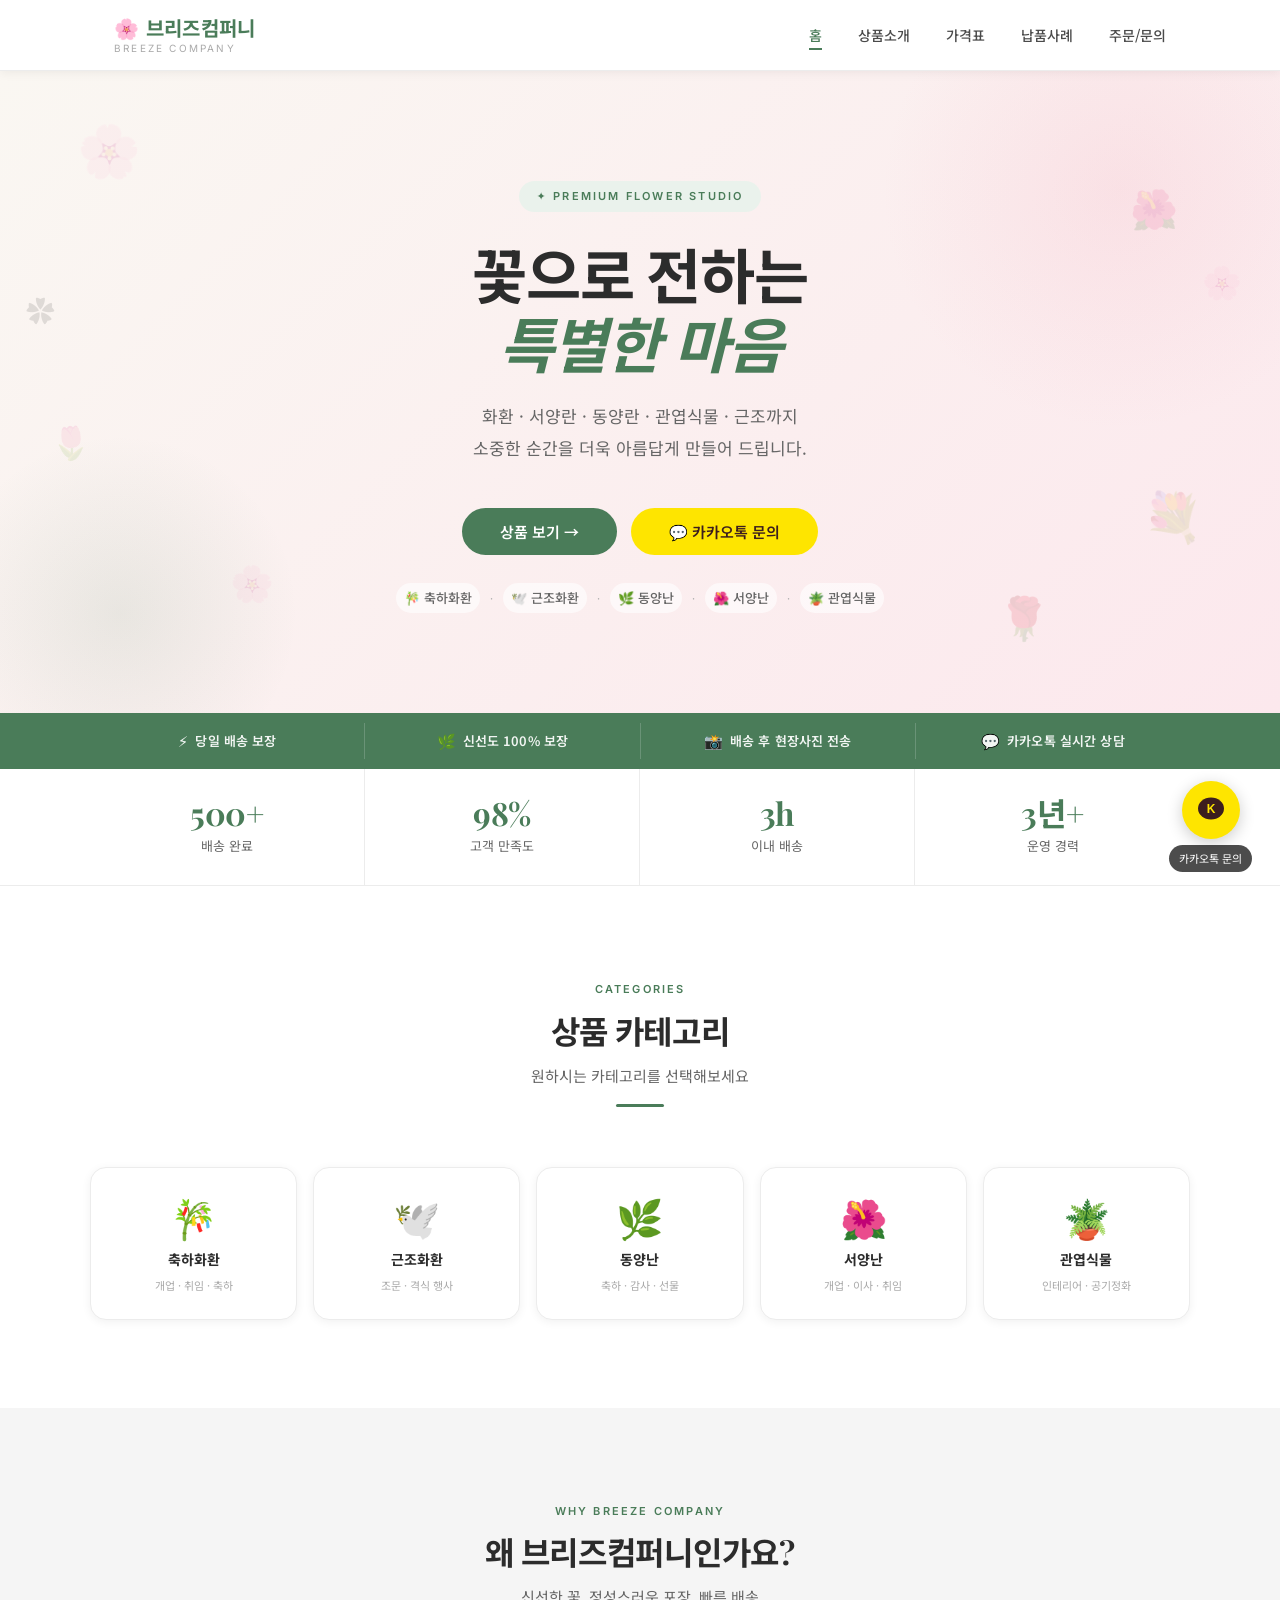
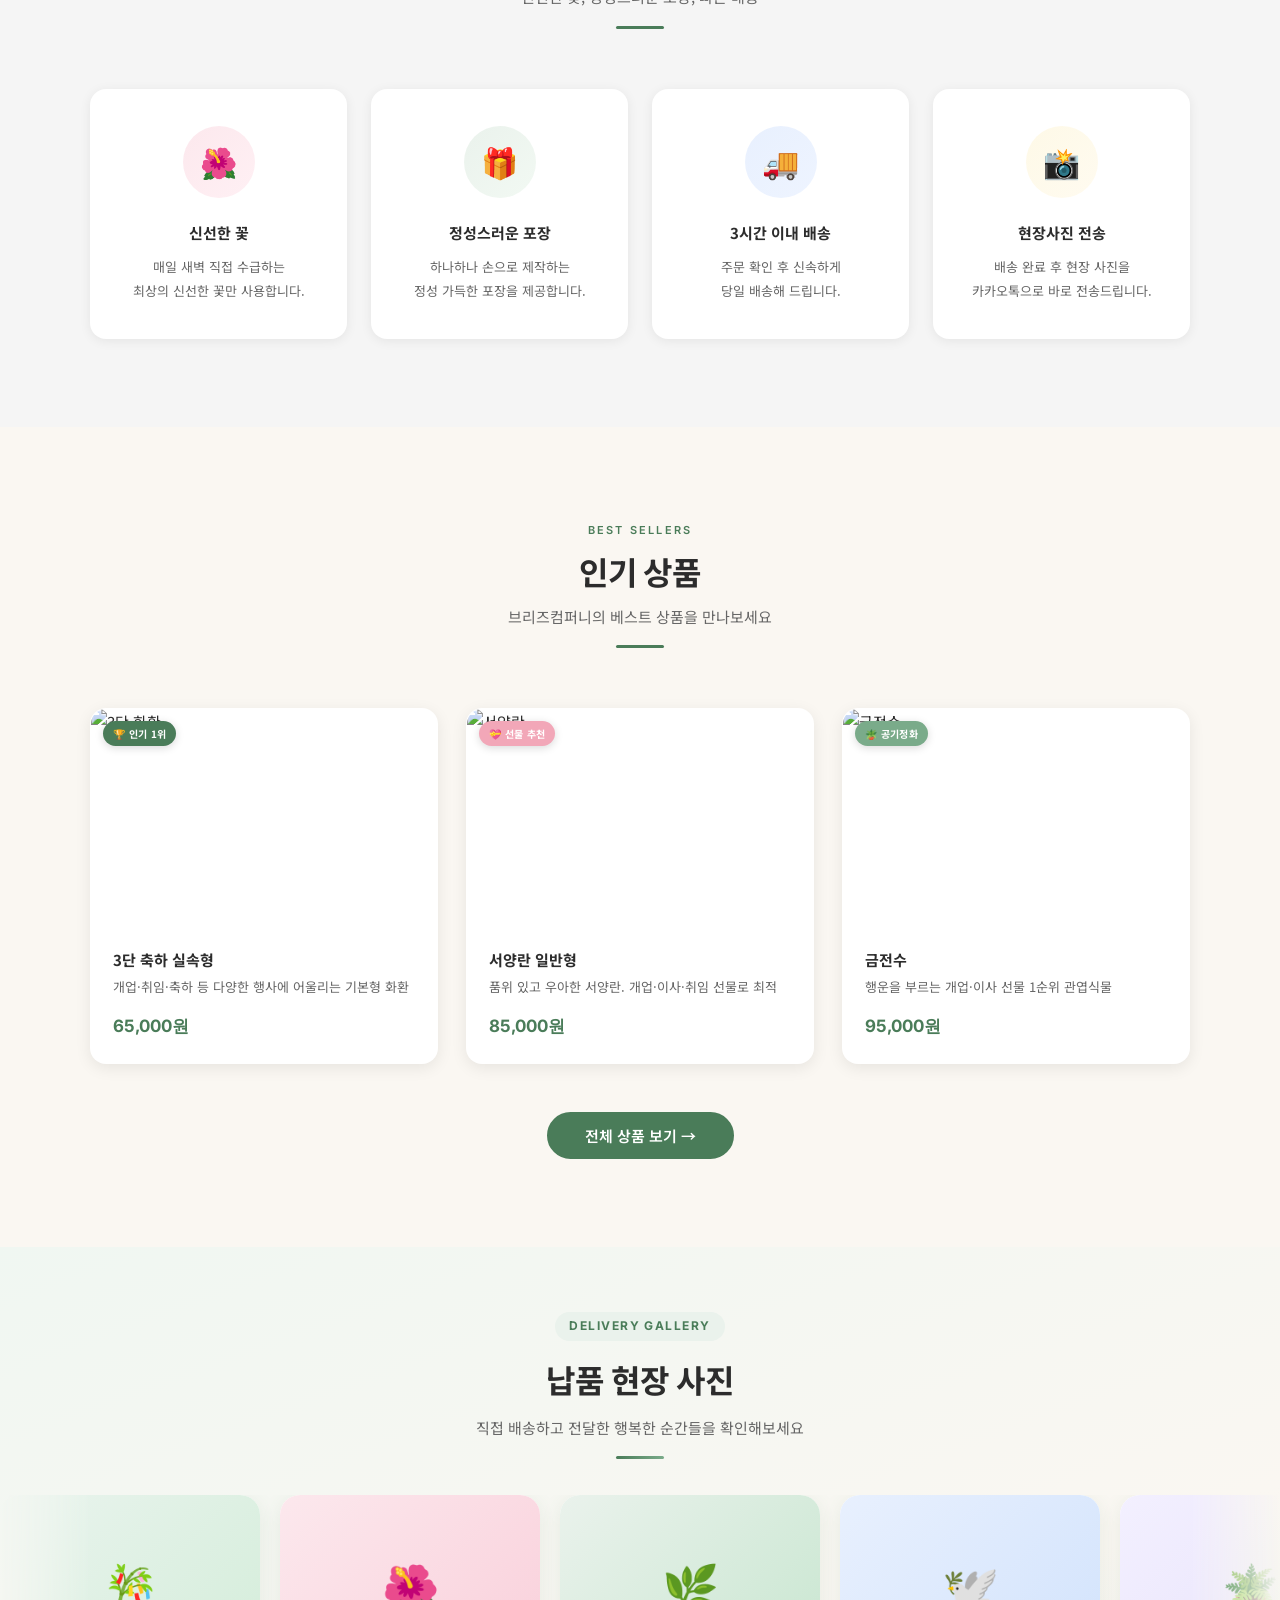
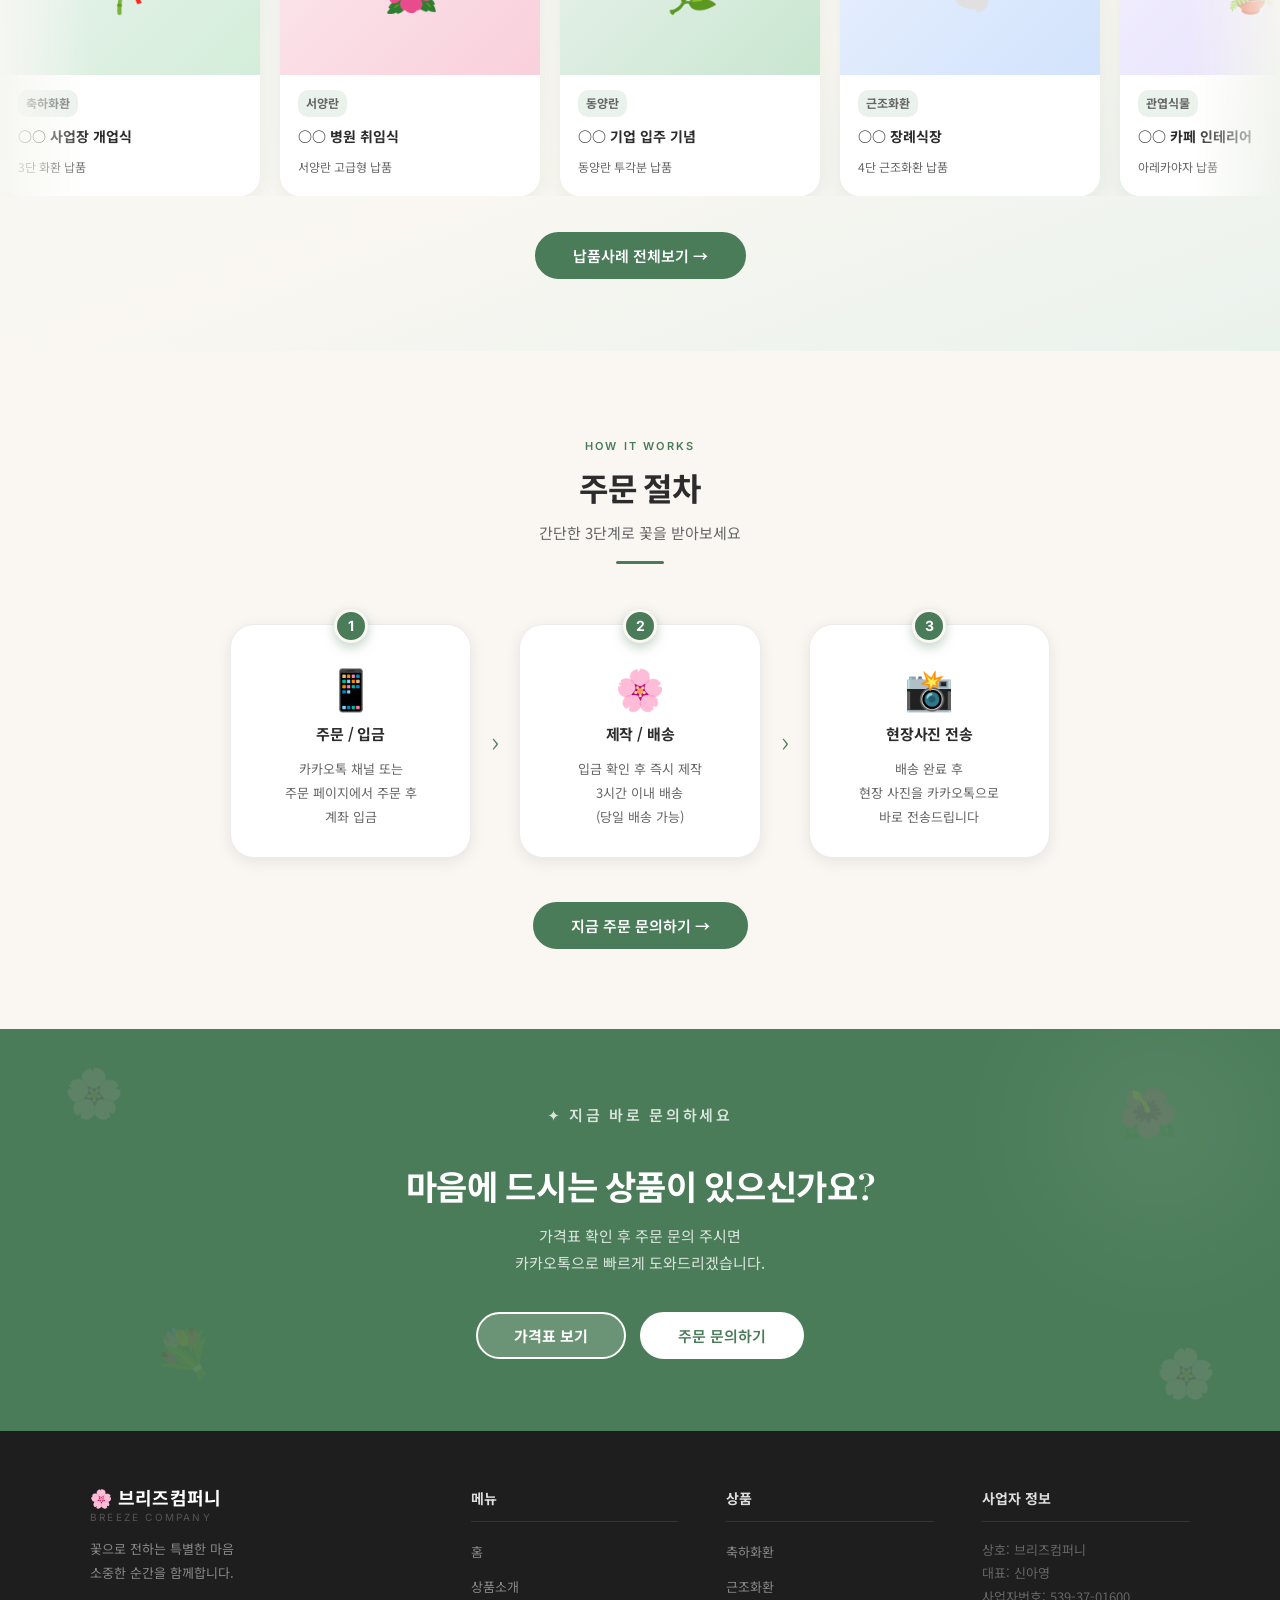
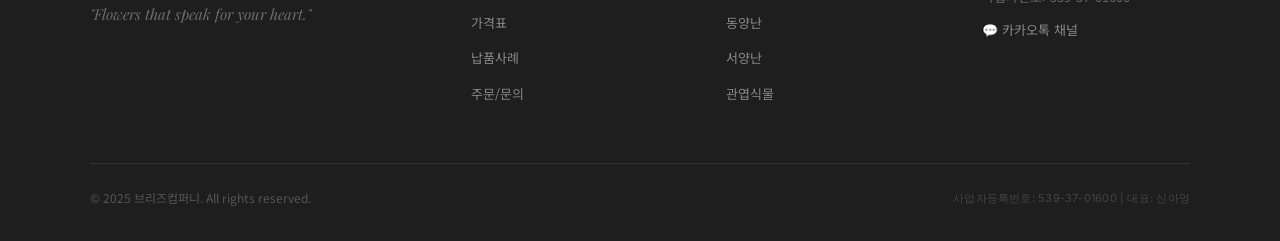
==== commit ae3964cf: "로고 이미지 제거 — 원래 텍스트 로고로 복구 Co-Authored-By: Claude Sonnet 4.6 <noreply@anthropic.com>" ====
--- a/index.html
+++ b/index.html
@@ -13,7 +13,8 @@
   <header id="site-header">
     <div class="nav-container">
       <a href="index.html" class="logo">
-        <img src="logo-white.png" alt="브리즈컴퍼니" class="logo-img" />
+        <span class="logo-main">🌸 브리즈컴퍼니</span>
+        <span class="logo-sub">Breeze Company</span>
       </a>
       <button class="nav-toggle" id="navToggle" aria-label="메뉴 열기">
         <span></span><span></span><span></span>
@@ -456,7 +457,8 @@
       <div class="footer-top">
         <div class="footer-brand">
           <div class="logo">
-            <img src="logo-white.png" alt="브리즈컴퍼니" class="footer-logo-img" />
+            <span class="logo-main">🌸 브리즈컴퍼니</span>
+            <span class="logo-sub">Breeze Company</span>
           </div>
           <p class="footer-brand-desc">꽃으로 전하는 특별한 마음<br />소중한 순간을 함께합니다.</p>
           <p class="footer-tagline">"Flowers that speak for your heart."</p>
--- a/style.css
+++ b/style.css
@@ -483,26 +483,10 @@
 
 .logo {
   display: flex;
-  align-items: center;
-  text-decoration: none;
-}
-.logo-img {
-  height: 52px;
-  width: auto;
-  display: block;
-  object-fit: contain;
-}
-/* 푸터 로고 이미지 */
-.footer-logo-img {
-  height: 44px;
-  width: auto;
-  display: block;
-  object-fit: contain;
-  /* 다크 배경 위에서 어울리도록 밝기 조절 */
-  filter: brightness(0) invert(1);
-  opacity: 0.85;
-}
-/* 기존 텍스트 로고 호환 (혹시 남아있을 경우) */
+  flex-direction: column;
+  line-height: 1.2;
+  gap: 2px;
+}
 .logo-main {
   font-family: var(--bz-font-kr);
   font-size: 20px;
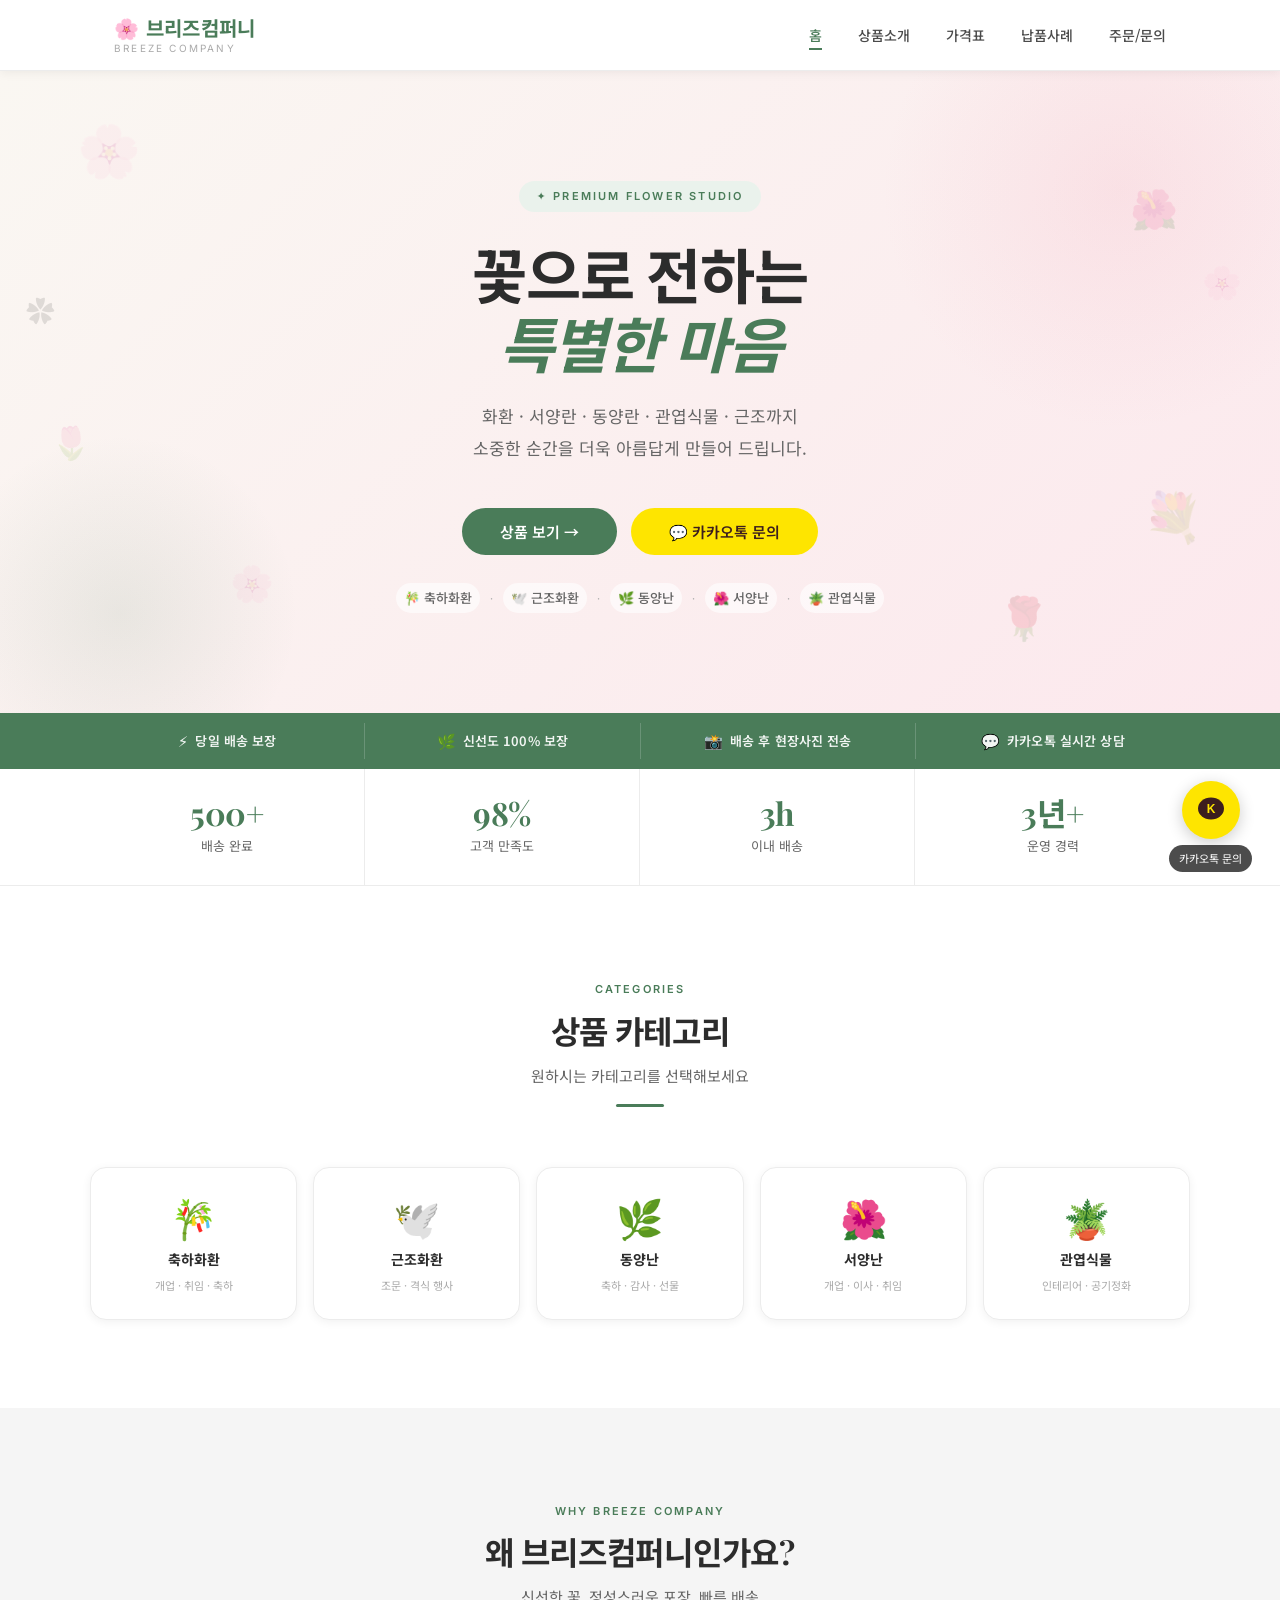
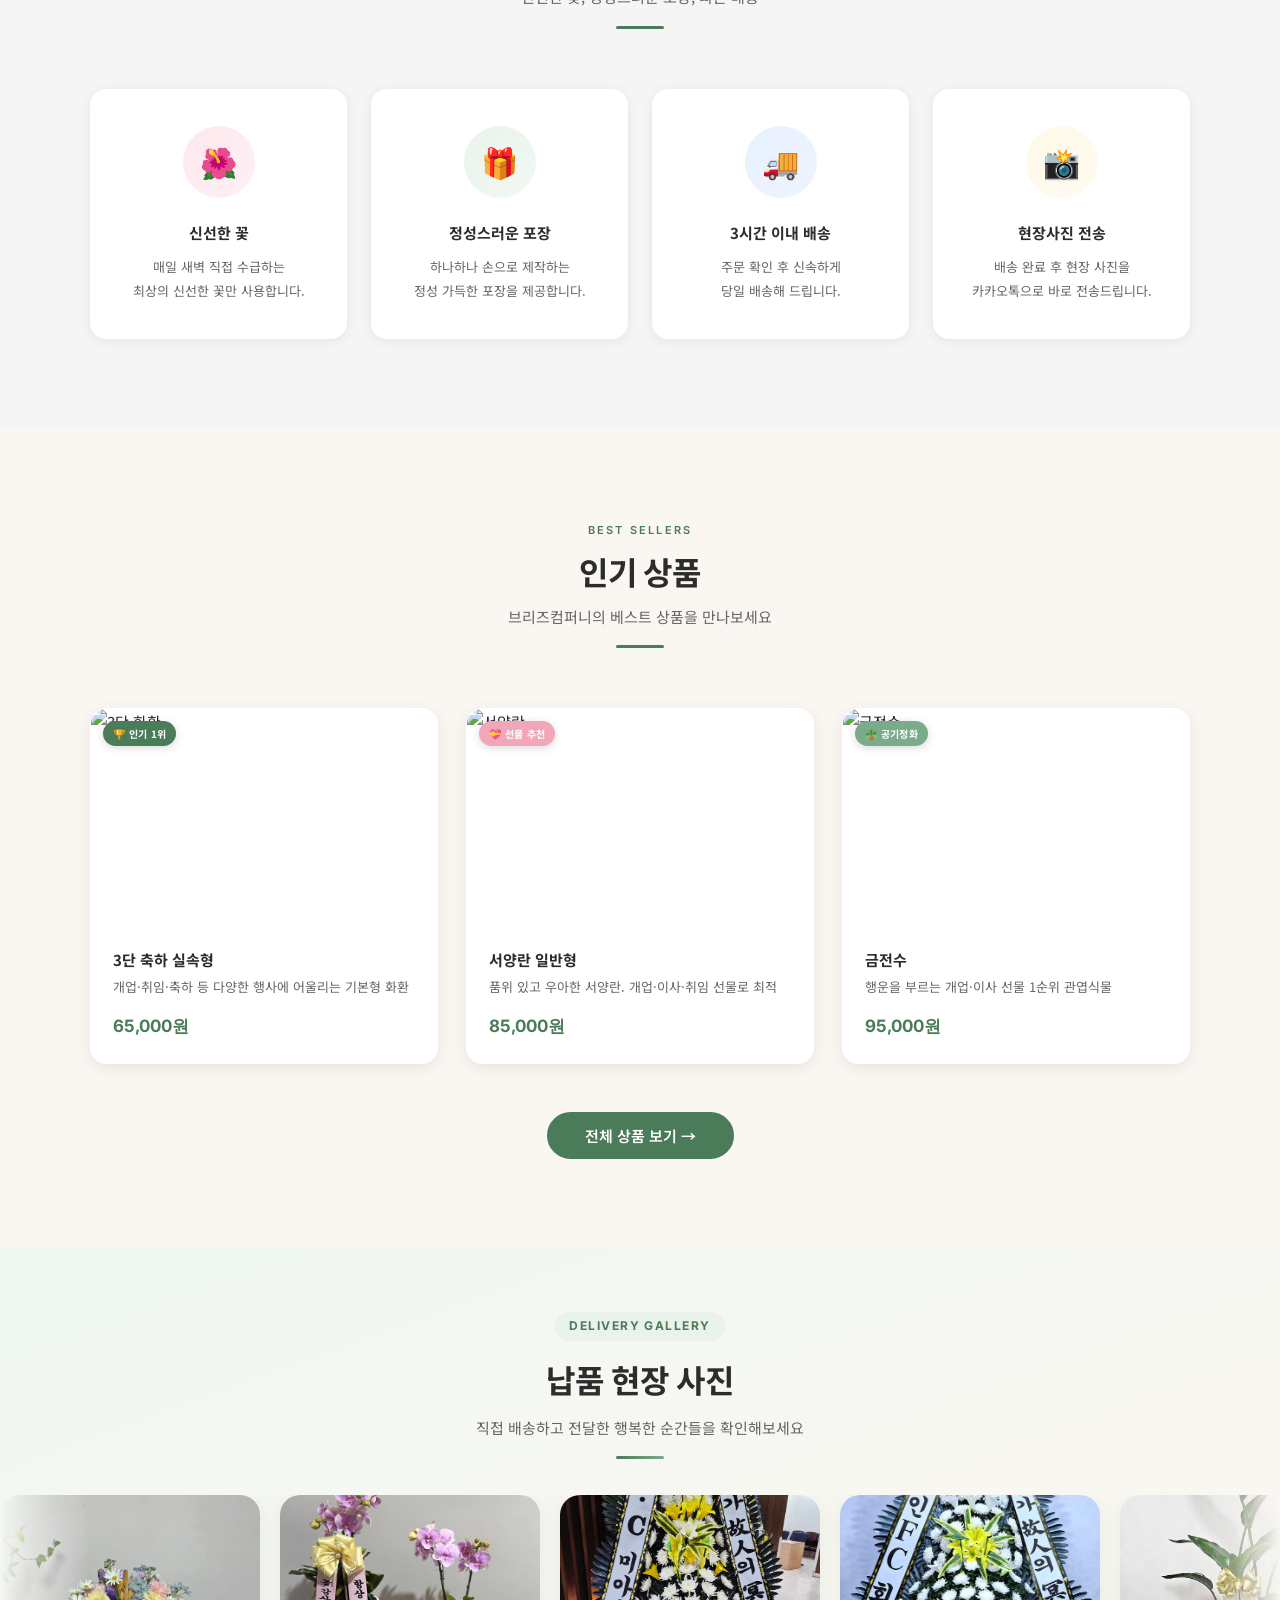
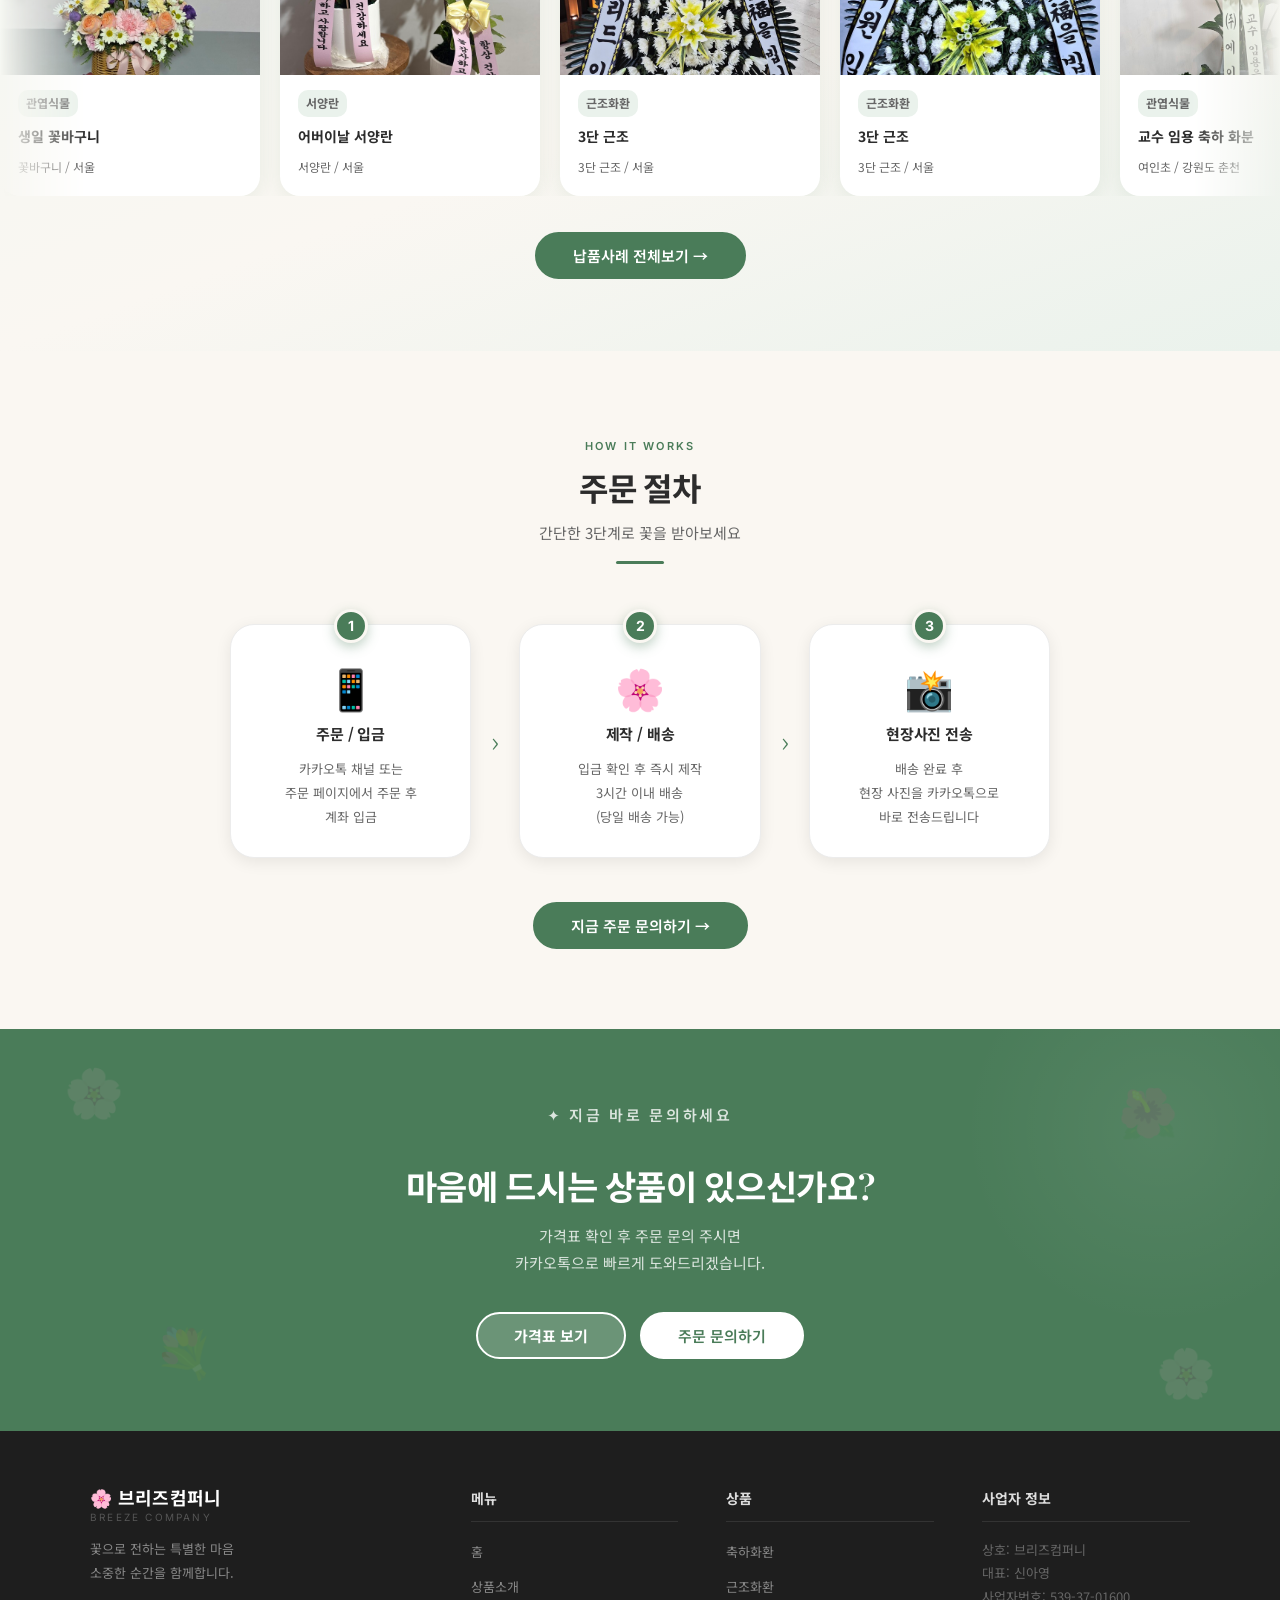
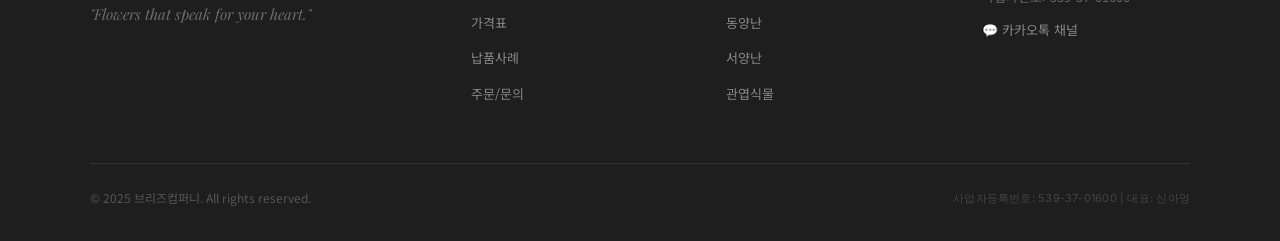
==== commit 70ac6103: "홈 납품사례 배너를 gallery-data.js와 자동 동기화 하드코딩된 카드 16개(A+B세트)를 제거하고 gallery-data.js(BZ_GALLERY)를 동적으로 로딩하여 " ====
--- a/index.html
+++ b/index.html
@@ -248,136 +248,7 @@
 
     <div class="delivery-track-wrap">
       <div class="delivery-track" id="deliveryTrack">
-        <!-- 카드 세트 A (원본) -->
-        <a href="gallery.html" class="delivery-card">
-          <div class="delivery-card-placeholder" style="background:linear-gradient(135deg,#eaf4ee,#d4edda);">🎋</div>
-          <div class="delivery-card-body">
-            <span class="delivery-card-tag">축하화환</span>
-            <strong>○○ 사업장 개업식</strong>
-            <span>3단 화환 납품</span>
-          </div>
-        </a>
-        <a href="gallery.html" class="delivery-card">
-          <div class="delivery-card-placeholder" style="background:linear-gradient(135deg,#fce8ed,#f9d0db);">🌺</div>
-          <div class="delivery-card-body">
-            <span class="delivery-card-tag">서양란</span>
-            <strong>○○ 병원 취임식</strong>
-            <span>서양란 고급형 납품</span>
-          </div>
-        </a>
-        <a href="gallery.html" class="delivery-card">
-          <div class="delivery-card-placeholder" style="background:linear-gradient(135deg,#eaf2ec,#c8e6d0);">🌿</div>
-          <div class="delivery-card-body">
-            <span class="delivery-card-tag">동양란</span>
-            <strong>○○ 기업 입주 기념</strong>
-            <span>동양란 투각분 납품</span>
-          </div>
-        </a>
-        <a href="gallery.html" class="delivery-card">
-          <div class="delivery-card-placeholder" style="background:linear-gradient(135deg,#e8f0fe,#d2e3fc);">🕊️</div>
-          <div class="delivery-card-body">
-            <span class="delivery-card-tag">근조화환</span>
-            <strong>○○ 장례식장</strong>
-            <span>4단 근조화환 납품</span>
-          </div>
-        </a>
-        <a href="gallery.html" class="delivery-card">
-          <div class="delivery-card-placeholder" style="background:linear-gradient(135deg,#f3f0ff,#e6e0fa);">🪴</div>
-          <div class="delivery-card-body">
-            <span class="delivery-card-tag">관엽식물</span>
-            <strong>○○ 카페 인테리어</strong>
-            <span>아레카야자 납품</span>
-          </div>
-        </a>
-        <a href="gallery.html" class="delivery-card">
-          <div class="delivery-card-placeholder" style="background:linear-gradient(135deg,#fff8e1,#ffecb3);">🎋</div>
-          <div class="delivery-card-body">
-            <span class="delivery-card-tag">축하화환</span>
-            <strong>○○ 식당 오픈</strong>
-            <span>3단 화환 실속형 납품</span>
-          </div>
-        </a>
-        <a href="gallery.html" class="delivery-card">
-          <div class="delivery-card-placeholder" style="background:linear-gradient(135deg,#fce4ec,#f8bbd0);">🌸</div>
-          <div class="delivery-card-body">
-            <span class="delivery-card-tag">서양란</span>
-            <strong>○○ 갤러리 개관</strong>
-            <span>만천홍 서양란 납품</span>
-          </div>
-        </a>
-        <a href="gallery.html" class="delivery-card">
-          <div class="delivery-card-placeholder" style="background:linear-gradient(135deg,#e8f5e9,#c8e6c9);">🌿</div>
-          <div class="delivery-card-body">
-            <span class="delivery-card-tag">관엽식물</span>
-            <strong>○○ 사무실 이전</strong>
-            <span>금전수 · 행운목 납품</span>
-          </div>
-        </a>
-        <!-- 카드 세트 B (무한 루프용 복제) -->
-        <a href="gallery.html" class="delivery-card">
-          <div class="delivery-card-placeholder" style="background:linear-gradient(135deg,#eaf4ee,#d4edda);">🎋</div>
-          <div class="delivery-card-body">
-            <span class="delivery-card-tag">축하화환</span>
-            <strong>○○ 사업장 개업식</strong>
-            <span>3단 화환 납품</span>
-          </div>
-        </a>
-        <a href="gallery.html" class="delivery-card">
-          <div class="delivery-card-placeholder" style="background:linear-gradient(135deg,#fce8ed,#f9d0db);">🌺</div>
-          <div class="delivery-card-body">
-            <span class="delivery-card-tag">서양란</span>
-            <strong>○○ 병원 취임식</strong>
-            <span>서양란 고급형 납품</span>
-          </div>
-        </a>
-        <a href="gallery.html" class="delivery-card">
-          <div class="delivery-card-placeholder" style="background:linear-gradient(135deg,#eaf2ec,#c8e6d0);">🌿</div>
-          <div class="delivery-card-body">
-            <span class="delivery-card-tag">동양란</span>
-            <strong>○○ 기업 입주 기념</strong>
-            <span>동양란 투각분 납품</span>
-          </div>
-        </a>
-        <a href="gallery.html" class="delivery-card">
-          <div class="delivery-card-placeholder" style="background:linear-gradient(135deg,#e8f0fe,#d2e3fc);">🕊️</div>
-          <div class="delivery-card-body">
-            <span class="delivery-card-tag">근조화환</span>
-            <strong>○○ 장례식장</strong>
-            <span>4단 근조화환 납품</span>
-          </div>
-        </a>
-        <a href="gallery.html" class="delivery-card">
-          <div class="delivery-card-placeholder" style="background:linear-gradient(135deg,#f3f0ff,#e6e0fa);">🪴</div>
-          <div class="delivery-card-body">
-            <span class="delivery-card-tag">관엽식물</span>
-            <strong>○○ 카페 인테리어</strong>
-            <span>아레카야자 납품</span>
-          </div>
-        </a>
-        <a href="gallery.html" class="delivery-card">
-          <div class="delivery-card-placeholder" style="background:linear-gradient(135deg,#fff8e1,#ffecb3);">🎋</div>
-          <div class="delivery-card-body">
-            <span class="delivery-card-tag">축하화환</span>
-            <strong>○○ 식당 오픈</strong>
-            <span>3단 화환 실속형 납품</span>
-          </div>
-        </a>
-        <a href="gallery.html" class="delivery-card">
-          <div class="delivery-card-placeholder" style="background:linear-gradient(135deg,#fce4ec,#f8bbd0);">🌸</div>
-          <div class="delivery-card-body">
-            <span class="delivery-card-tag">서양란</span>
-            <strong>○○ 갤러리 개관</strong>
-            <span>만천홍 서양란 납품</span>
-          </div>
-        </a>
-        <a href="gallery.html" class="delivery-card">
-          <div class="delivery-card-placeholder" style="background:linear-gradient(135deg,#e8f5e9,#c8e6c9);">🌿</div>
-          <div class="delivery-card-body">
-            <span class="delivery-card-tag">관엽식물</span>
-            <strong>○○ 사무실 이전</strong>
-            <span>금전수 · 행운목 납품</span>
-          </div>
-        </a>
+        <!-- gallery-data.js 로드 후 자동 생성됩니다 -->
       </div>
     </div>
 
@@ -554,6 +425,65 @@
       document.head.appendChild(s);
     })();
 
+    // ── 납품사례 슬라이딩 배너 동기화 (gallery-data.js 기반)
+    function bzSyncDelivery() {
+      if (!window.BZ_GALLERY || !window.BZ_GALLERY.length) return;
+      const track = document.getElementById('deliveryTrack');
+      if (!track) return;
+
+      function makeCard(item) {
+        const a = document.createElement('a');
+        a.href = 'gallery.html';
+        a.className = 'delivery-card';
+
+        // 이미지 or 플레이스홀더
+        if (item.img) {
+          const img = document.createElement('img');
+          img.src = item.img;
+          img.alt = item.title;
+          img.className = 'delivery-card-img';
+          img.loading = 'lazy';
+          img.onerror = function() {
+            this.replaceWith(makePlaceholder(item));
+          };
+          a.appendChild(img);
+        } else {
+          a.appendChild(makePlaceholder(item));
+        }
+
+        // 카드 본문
+        const body = document.createElement('div');
+        body.className = 'delivery-card-body';
+        body.innerHTML =
+          '<span class="delivery-card-tag">' + item.tag + '</span>' +
+          '<strong>' + item.title + '</strong>' +
+          '<span>' + item.desc + '</span>';
+        a.appendChild(body);
+        return a;
+      }
+
+      function makePlaceholder(item) {
+        const div = document.createElement('div');
+        div.className = 'delivery-card-placeholder';
+        div.style.background = item.bg || 'linear-gradient(135deg,#eaf4ee,#d4edda)';
+        div.textContent = item.placeholder || '🌸';
+        return div;
+      }
+
+      track.innerHTML = '';
+      // 세트 A + 세트 B (무한 루프용 복제)
+      [0, 1].forEach(() => {
+        window.BZ_GALLERY.forEach(item => track.appendChild(makeCard(item)));
+      });
+    }
+
+    (function() {
+      var s = document.createElement('script');
+      s.src = 'gallery-data.js?_=' + Date.now();
+      s.onload = bzSyncDelivery;
+      document.head.appendChild(s);
+    })();
+
     // ── Count-up animation
     function countUp(el) {
       const target   = parseInt(el.dataset.count);
--- a/style.css
+++ b/style.css
@@ -2312,11 +2312,13 @@
 .gallery-item-img-wrap {
   position: relative;
   overflow: hidden;
+  height: 220px;   /* 모바일 세로 사진도 균일한 높이로 고정 */
 }
 .gallery-item-img {
   width: 100%;
-  height: 220px;
-  object-fit: cover;
+  height: 100%;
+  object-fit: cover;        /* 프레임을 꽉 채우되 비율 유지 */
+  object-position: center;  /* 가운데 기준으로 크롭 */
   display: block;
   transition: transform 0.4s ease;
 }
@@ -2417,9 +2419,11 @@
 }
 .gallery-lb-img {
   width: 100%;
-  max-height: 420px;
-  object-fit: cover;
+  max-height: 70vh;          /* 화면 높이 기준 */
+  object-fit: contain;       /* 라이트박스에서는 사진 전체를 잘리지 않게 */
+  object-position: center;
   display: block;
+  background: #1a1a1a;       /* 여백이 생길 경우 어두운 배경 */
 }
 .gallery-lb-content {
   padding: 22px 26px 28px;
@@ -2478,6 +2482,7 @@
   .delivery-card-placeholder,
   .delivery-card-img { height: 150px; }
   .gallery-grid { grid-template-columns: repeat(auto-fill, minmax(220px, 1fr)); gap: 14px; padding: 0 16px; }
+  .gallery-item-img-wrap { height: 180px; }
   .gallery-item-img,
   .gallery-item-placeholder { height: 180px; }
 }
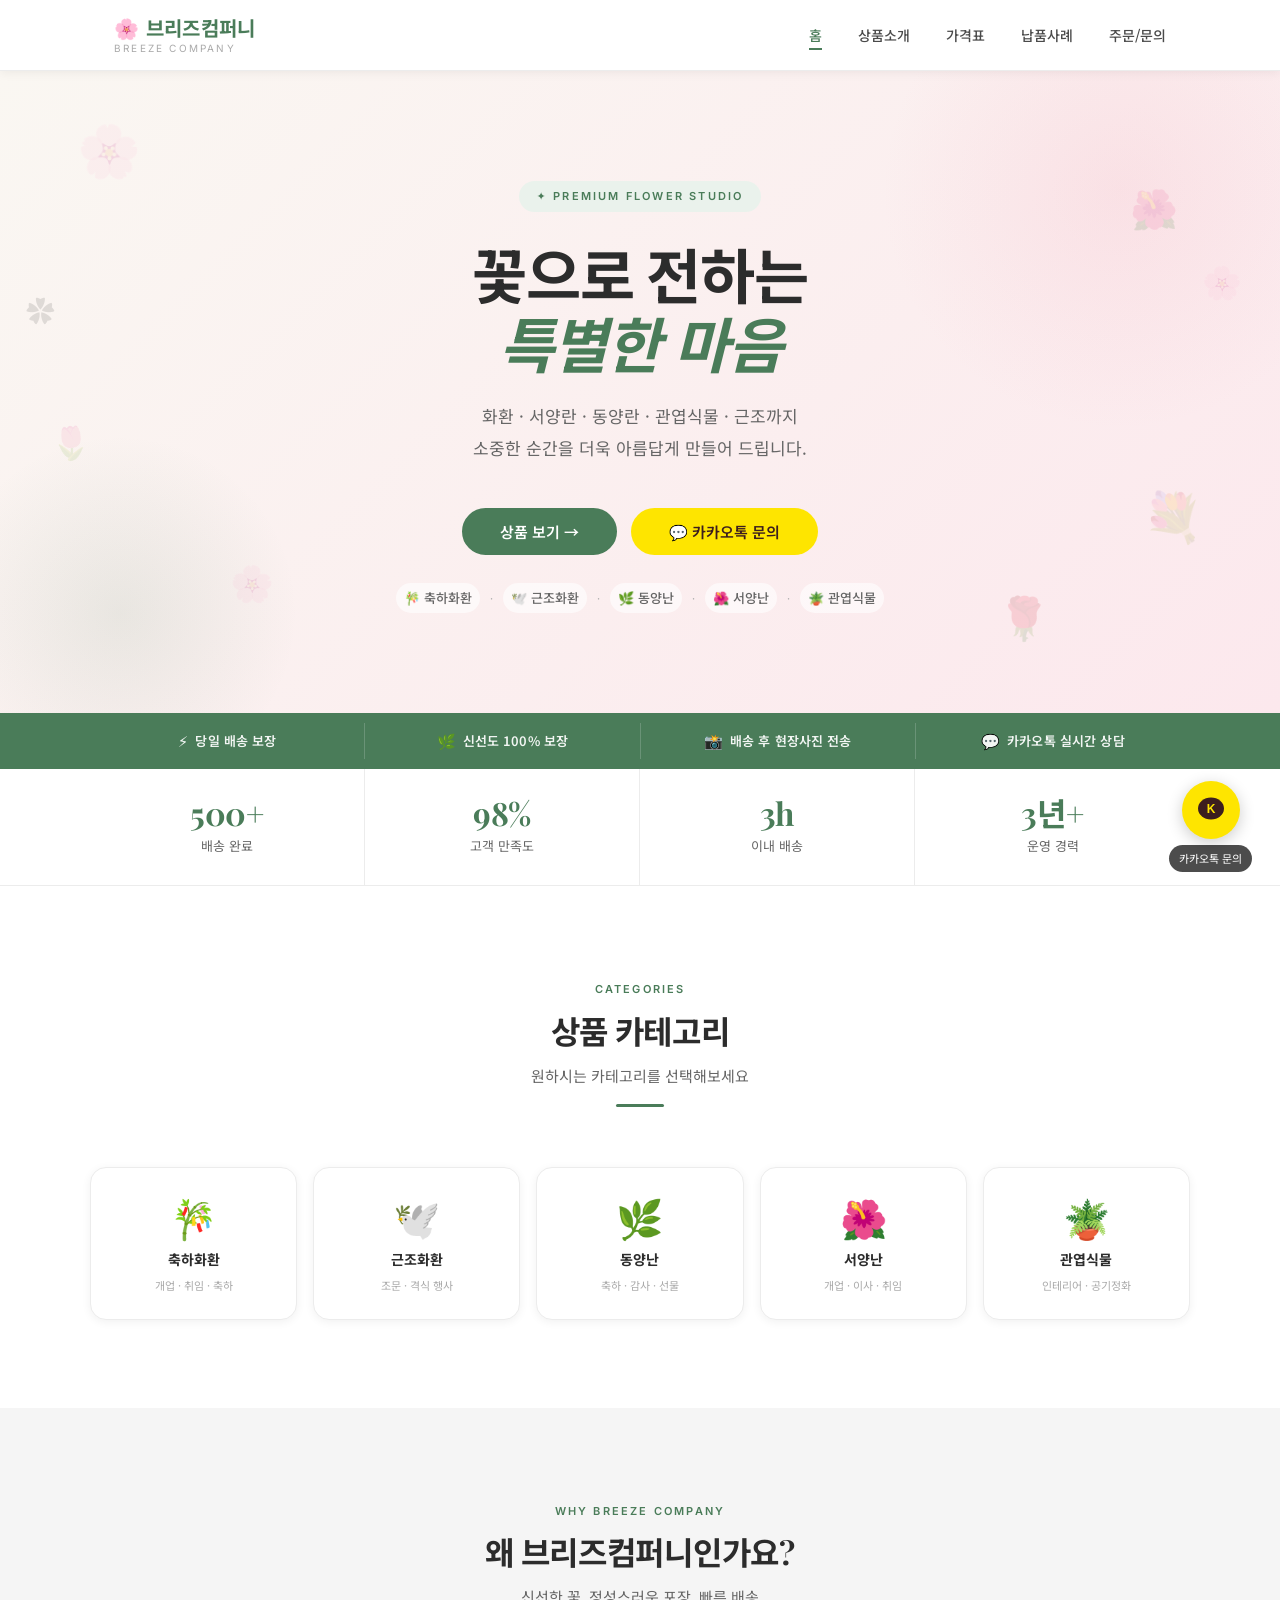
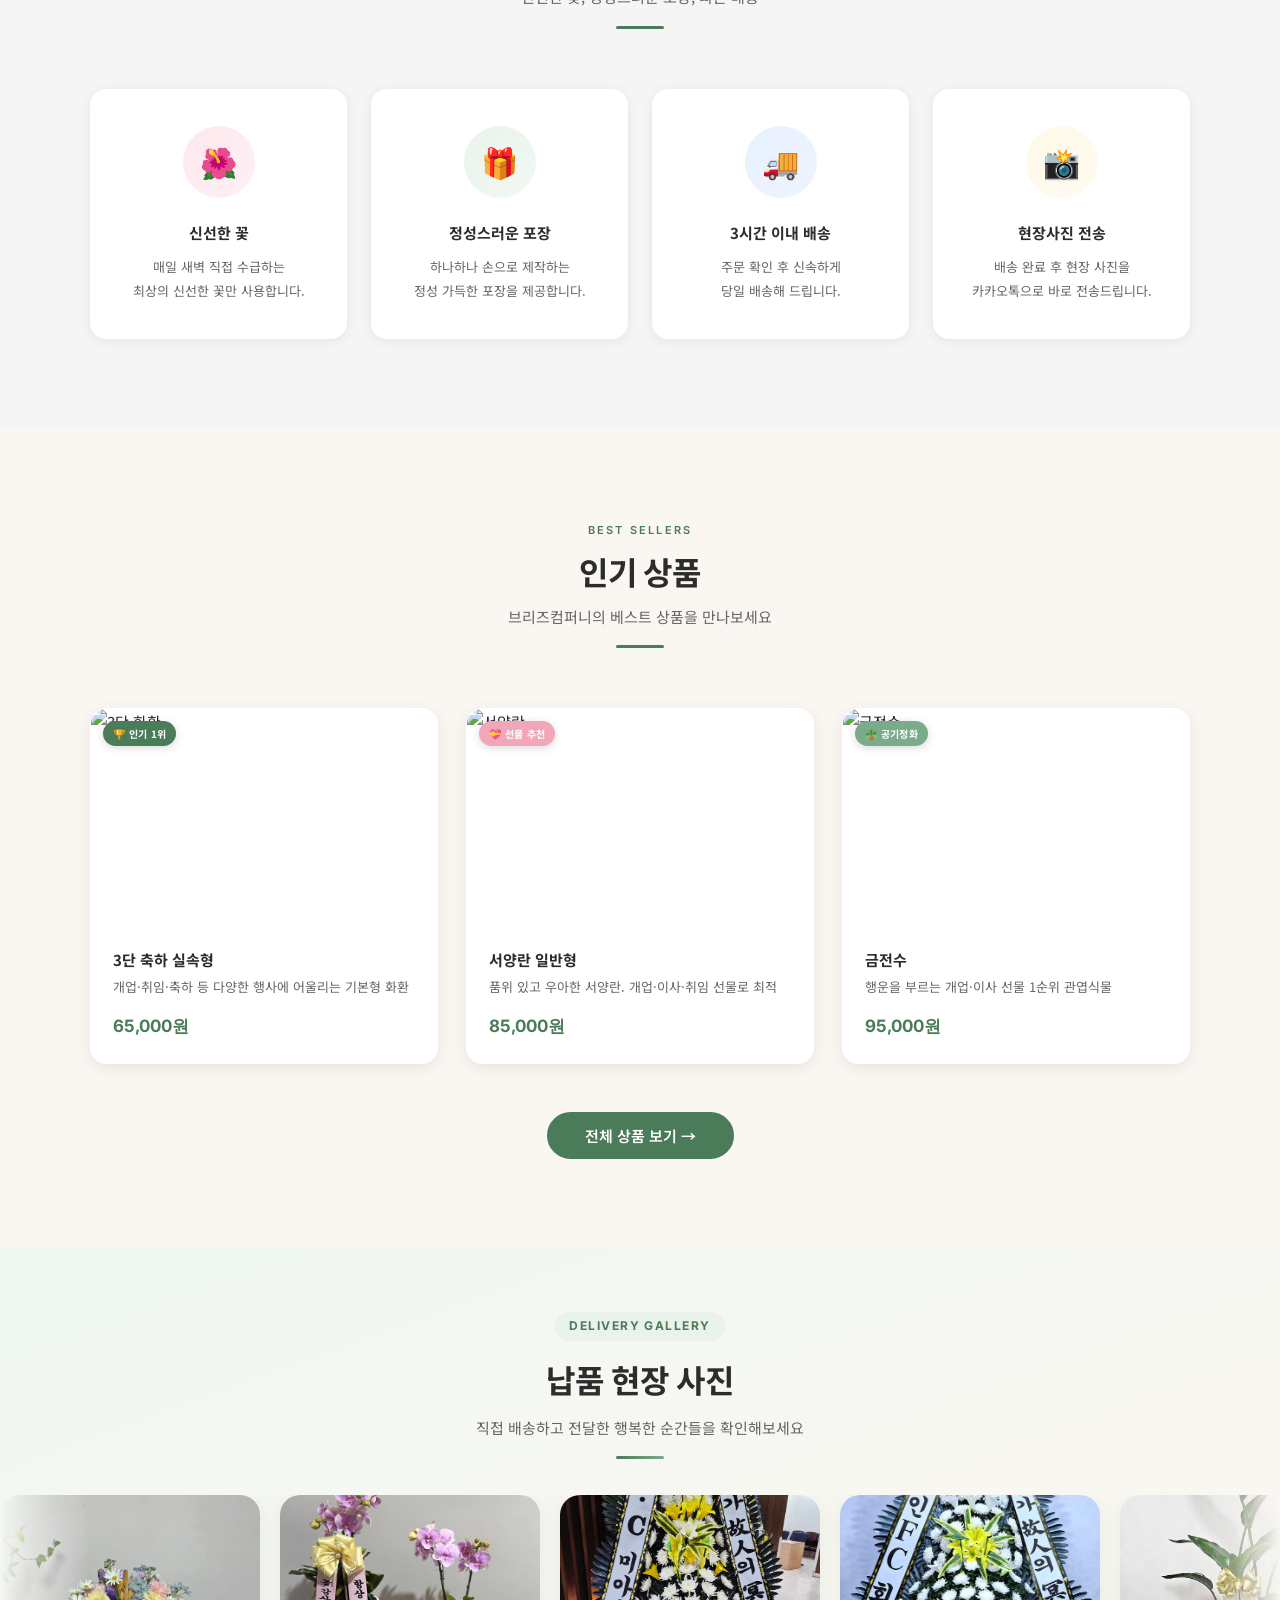
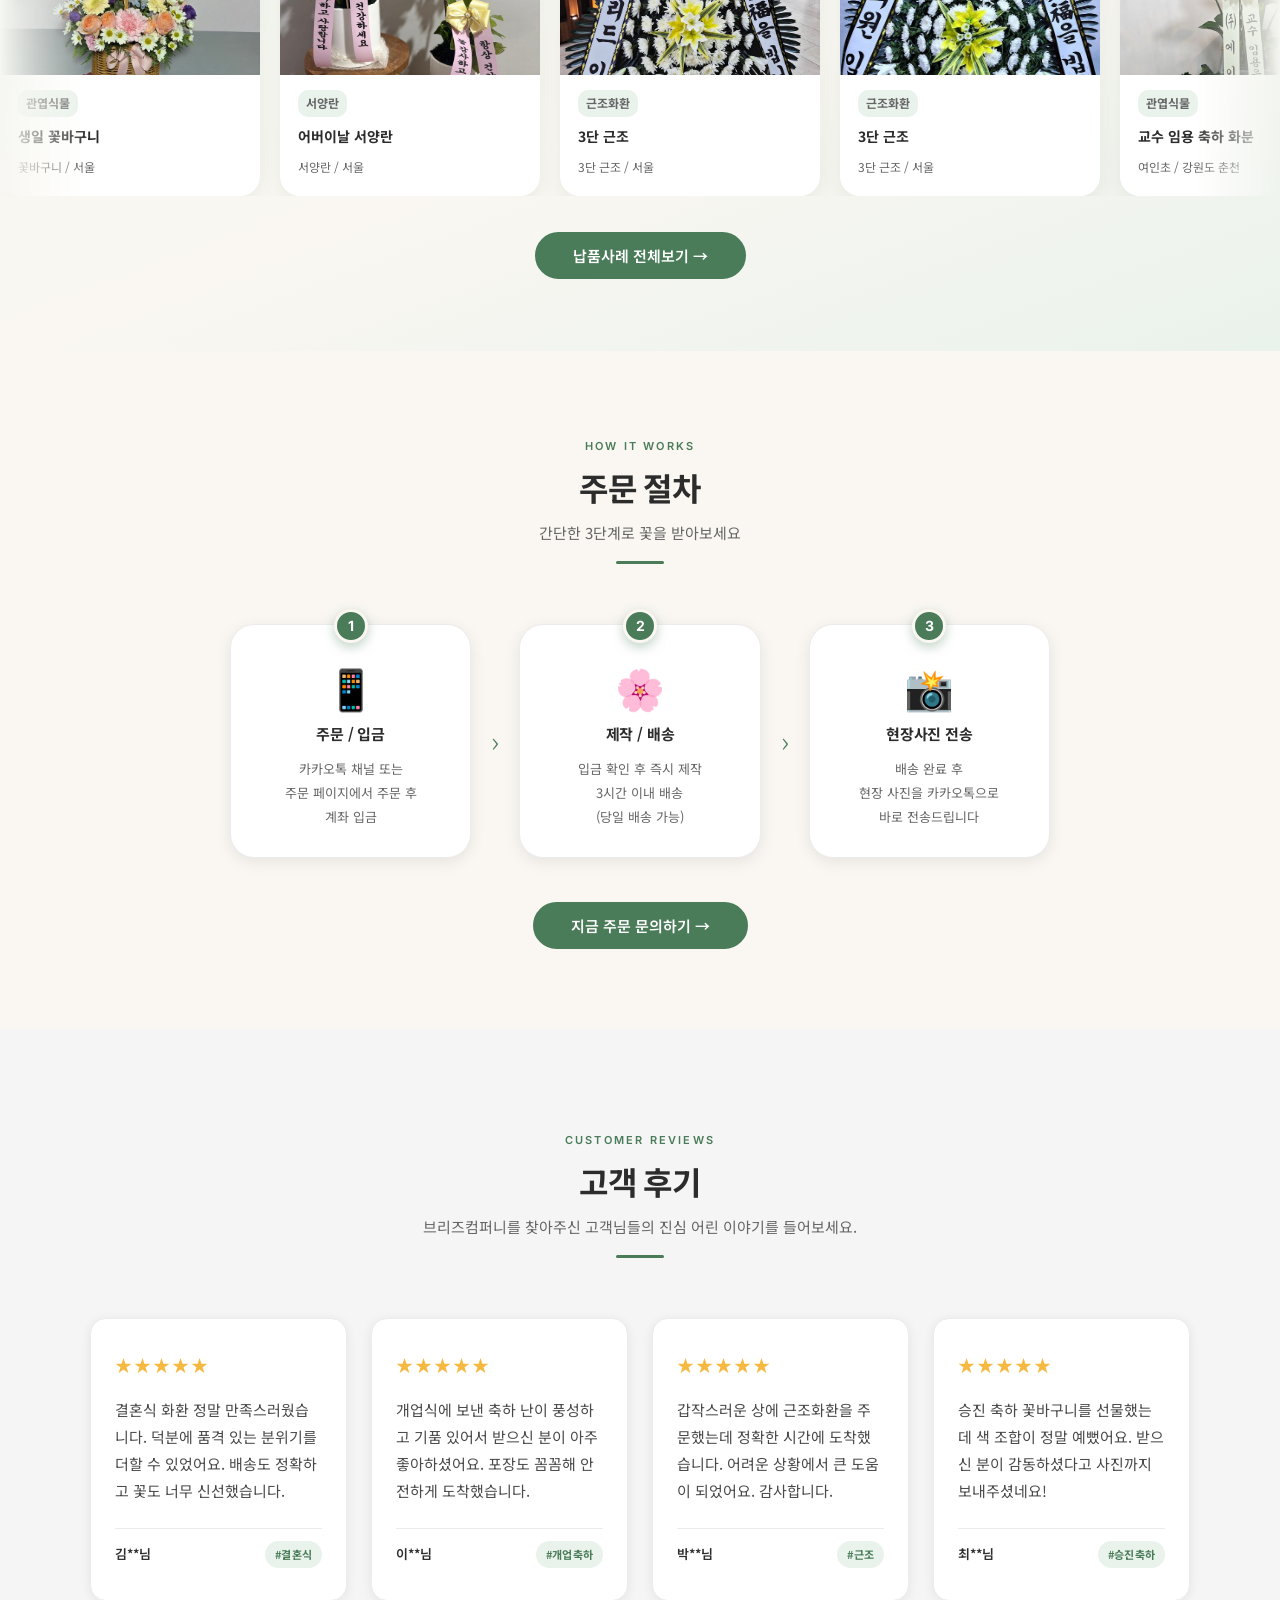
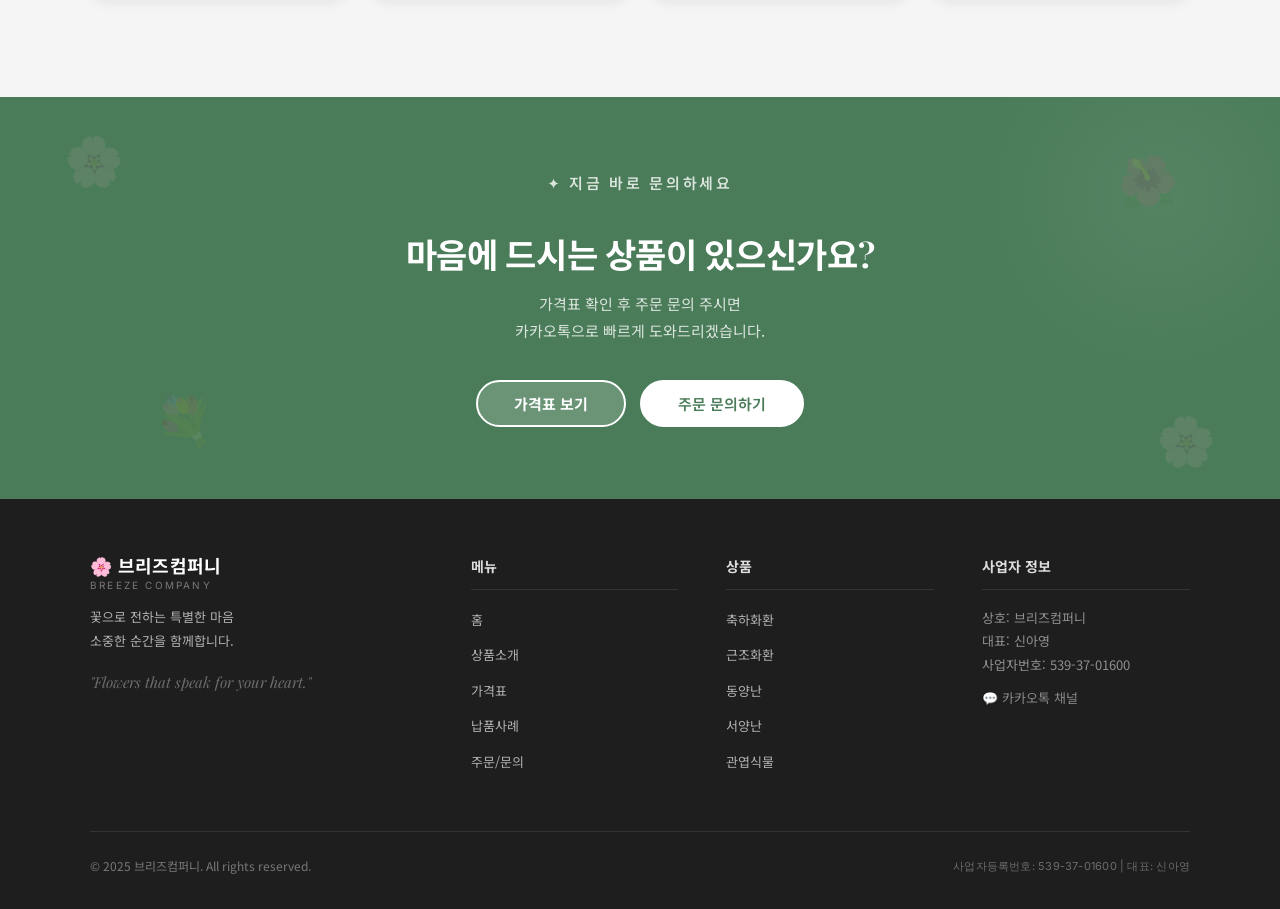
==== commit 207b9481: "[홈 개선] 고객 후기 섹션 추가 및 UX 디테일 정리 - 메인 페이지에 '고객 후기' 섹션 신규 추가 (별점/후기/카테고리 태그 4장 카드, 반응형) - 모바일 햄버거 메뉴 열림" ====
--- a/index.html
+++ b/index.html
@@ -49,28 +49,27 @@
 
     <div class="hero-content">
       <span class="hero-eyebrow hero-anim-1">✦ Premium Flower Studio</span>
-      <h1 class="hero-anim-2">꽃으로 전하는<br /><em>특별한 마음</em></h1>
-      <p class="hero-sub hero-anim-3">
-        화환 · 서양란 · 동양란 · 관엽식물 · 근조까지<br />
-        소중한 순간을 더욱 아름답게 만들어 드립니다.
-      </p>
-      <div class="hero-btns hero-anim-4">
-        <a href="products.html" class="btn btn-primary btn-pulse">상품 보기 →</a>
-        <a href="https://pf.kakao.com/_ixazxkn/chat" target="_blank" class="btn btn-kakao-hero">💬 카카오톡 문의</a>
-      </div>
-      <!-- 빠른 카테고리 링크 -->
-      <div class="hero-cats hero-anim-5">
-        <a href="products.html#section-wreath">🎋 축하화환</a>
-        <span>·</span>
-        <a href="products.html#section-funeral">🕊️ 근조화환</a>
-        <span>·</span>
-        <a href="products.html#section-east">🌿 동양난</a>
-        <span>·</span>
-        <a href="products.html#section-orchid">🌺 서양난</a>
-        <span>·</span>
-        <a href="products.html#section-plant">🪴 관엽식물</a>
-      </div>
-    </div>
+        <h1 class="hero-anim-2">꽃으로 전하는<br /><em>특별한 마음</em></h1>
+        <p class="hero-sub hero-anim-3">
+          화환 · 서양란 · 동양란 · 관엽식물 · 근조까지<br />
+          소중한 순간을 더욱 아름답게 만들어 드립니다.
+        </p>
+        <div class="hero-btns hero-anim-4">
+          <a href="products.html" class="btn btn-primary btn-pulse">상품 보기 →</a>
+          <a href="https://pf.kakao.com/_ixazxkn/chat" target="_blank" class="btn btn-kakao-hero">💬 카카오톡 문의</a>
+        </div>
+        <div class="hero-cats hero-anim-5">
+          <a href="products.html#section-wreath">🎋 축하화환</a>
+          <span>·</span>
+          <a href="products.html#section-funeral">🕊️ 근조화환</a>
+          <span>·</span>
+          <a href="products.html#section-east">🌿 동양난</a>
+          <span>·</span>
+          <a href="products.html#section-orchid">🌺 서양난</a>
+          <span>·</span>
+          <a href="products.html#section-plant">🪴 관엽식물</a>
+        </div>
+      </div>
   </section>
 
   <!-- ── 약속 배너 스트립 ── -->
@@ -292,6 +291,54 @@
     </div>
   </section>
 
+  <!-- ── TESTIMONIALS ── -->
+  <section id="testimonials" class="testimonials" style="background:var(--bz-surface-2);">
+    <div class="section-title reveal">
+      <span class="section-eyebrow">Customer Reviews</span>
+      <h2>고객 후기</h2>
+      <p>브리즈컴퍼니를 찾아주신 고객님들의 진심 어린 이야기를 들어보세요.</p>
+      <div class="section-line"></div>
+    </div>
+
+    <div class="testimonial-grid">
+      <div class="testimonial-card reveal">
+        <div class="testimonial-stars">★★★★★</div>
+        <p class="testimonial-text">결혼식 화환 정말 만족스러웠습니다. 덕분에 품격 있는 분위기를 더할 수 있었어요. 배송도 정확하고 꽃도 너무 신선했습니다.</p>
+        <div class="testimonial-meta">
+          <span class="testimonial-author">김**님</span>
+          <span class="testimonial-tag">#결혼식</span>
+        </div>
+      </div>
+
+      <div class="testimonial-card reveal reveal-d1">
+        <div class="testimonial-stars">★★★★★</div>
+        <p class="testimonial-text">개업식에 보낸 축하 난이 풍성하고 기품 있어서 받으신 분이 아주 좋아하셨어요. 포장도 꼼꼼해 안전하게 도착했습니다.</p>
+        <div class="testimonial-meta">
+          <span class="testimonial-author">이**님</span>
+          <span class="testimonial-tag">#개업축하</span>
+        </div>
+      </div>
+
+      <div class="testimonial-card reveal reveal-d2">
+        <div class="testimonial-stars">★★★★★</div>
+        <p class="testimonial-text">갑작스러운 상에 근조화환을 주문했는데 정확한 시간에 도착했습니다. 어려운 상황에서 큰 도움이 되었어요. 감사합니다.</p>
+        <div class="testimonial-meta">
+          <span class="testimonial-author">박**님</span>
+          <span class="testimonial-tag">#근조</span>
+        </div>
+      </div>
+
+      <div class="testimonial-card reveal reveal-d3">
+        <div class="testimonial-stars">★★★★★</div>
+        <p class="testimonial-text">승진 축하 꽃바구니를 선물했는데 색 조합이 정말 예뻤어요. 받으신 분이 감동하셨다고 사진까지 보내주셨네요!</p>
+        <div class="testimonial-meta">
+          <span class="testimonial-author">최**님</span>
+          <span class="testimonial-tag">#승진축하</span>
+        </div>
+      </div>
+    </div>
+  </section>
+
   <!-- ── CTA BANNER ── -->
   <div class="cta-banner cta-animated">
     <div class="cta-deco" aria-hidden="true">
@@ -379,9 +426,17 @@
     // ── Hamburger
     const toggle = document.getElementById('navToggle');
     const nav    = document.getElementById('mainNav');
-    toggle.addEventListener('click', () => { toggle.classList.toggle('open'); nav.classList.toggle('open'); });
+    toggle.addEventListener('click', () => {
+      toggle.classList.toggle('open');
+      nav.classList.toggle('open');
+      document.body.classList.toggle('no-scroll', nav.classList.contains('open'));
+    });
     document.addEventListener('click', (e) => {
-      if (!header.contains(e.target)) { toggle.classList.remove('open'); nav.classList.remove('open'); }
+      if (!header.contains(e.target)) {
+        toggle.classList.remove('open');
+        nav.classList.remove('open');
+        document.body.classList.remove('no-scroll');
+      }
     });
 
     // ── Scroll reveal
--- a/style.css
+++ b/style.css
@@ -169,7 +169,7 @@
   border-color: var(--bz-kakao-yellow);
   font-weight: 700;
 }
-.btn-kakao-hero:hover { filter: brightness(0.95); transform: translateY(-2px); }
+.btn-kakao-hero:hover { filter: brightness(0.95); transform: translateY(-3px); box-shadow: 0 6px 20px rgba(0,0,0,0.12); }
 
 /* 히어로 카테고리 빠른 링크 */
 .hero-cats {
@@ -641,8 +641,8 @@
 .btn-primary:hover {
   background: var(--bz-green-deep);
   border-color: var(--bz-green-deep);
-  transform: translateY(-2px);
-  box-shadow: var(--bz-shadow-cta);
+  transform: translateY(-3px);
+  box-shadow: 0 8px 24px rgba(74,124,89,0.5);
 }
 
 .btn-outline {
@@ -1875,11 +1875,86 @@
 }
 
 /* ============================================================
+   TESTIMONIALS
+   ============================================================ */
+.testimonials {
+  padding: var(--bz-sp-9) var(--bz-gutter);
+}
+.testimonial-grid {
+  display: grid;
+  grid-template-columns: repeat(4, 1fr);
+  gap: var(--bz-sp-5);
+  max-width: var(--bz-container);
+  margin: 0 auto;
+}
+.testimonial-card {
+  background: var(--bz-surface);
+  border-radius: var(--bz-radius-lg);
+  padding: var(--bz-sp-6) var(--bz-sp-5);
+  box-shadow: var(--bz-shadow-sm);
+  border: 1px solid var(--bz-line);
+  transition: transform var(--bz-dur) var(--bz-ease), box-shadow var(--bz-dur) var(--bz-ease), border-color var(--bz-dur) var(--bz-ease);
+  display: flex;
+  flex-direction: column;
+}
+.testimonial-card:hover {
+  transform: translateY(-6px);
+  box-shadow: var(--bz-shadow-md);
+  border-color: var(--bz-green-pale);
+}
+.testimonial-stars {
+  color: #f5b942;
+  font-size: var(--bz-text-md);
+  margin-bottom: var(--bz-sp-4);
+  letter-spacing: 0.12em;
+}
+.testimonial-text {
+  font-family: var(--bz-font-kr);
+  font-size: var(--bz-text-base);
+  color: var(--bz-ink-soft);
+  line-height: 1.8;
+  margin-bottom: var(--bz-sp-5);
+  flex-grow: 1;
+}
+.testimonial-meta {
+  display: flex;
+  justify-content: space-between;
+  align-items: center;
+  margin-top: auto;
+  padding-top: var(--bz-sp-3);
+  border-top: 1px solid var(--bz-line);
+}
+.testimonial-author {
+  font-family: var(--bz-font-kr);
+  font-size: var(--bz-text-sm);
+  font-weight: 600;
+  color: var(--bz-ink);
+}
+.testimonial-tag {
+  background: var(--bz-green-pale);
+  color: var(--bz-green);
+  font-family: var(--bz-font-kr);
+  font-size: var(--bz-text-xs);
+  font-weight: 700;
+  padding: 4px 10px;
+  border-radius: var(--bz-radius-pill);
+  letter-spacing: 0.02em;
+}
+@media (max-width: 1024px) {
+  .testimonial-grid { grid-template-columns: repeat(2, 1fr); }
+}
+@media (max-width: 640px) {
+  .testimonials { padding: var(--bz-sp-7) var(--bz-gutter); }
+  .testimonial-grid { grid-template-columns: 1fr; gap: var(--bz-sp-4); }
+  .testimonial-card { padding: var(--bz-sp-5) var(--bz-sp-4); }
+}
+
+/* ============================================================
    FOOTER
    ============================================================ */
 footer {
   background: #1e1e1e;
-  color: #aaa;
+  color: rgba(255,255,255,0.8);
   padding: 56px var(--bz-gutter) 32px;
 }
 .footer-inner {
@@ -1893,13 +1968,13 @@
   margin-bottom: 48px;
 }
 .footer-brand .logo-main { color: white; font-size: 18px; }
-.footer-brand .logo-sub { color: #555; }
+.footer-brand .logo-sub { color: rgba(255,255,255,0.4); }
 .footer-brand-desc {
   font-family: var(--bz-font-kr);
   font-size: var(--bz-text-sm);
   line-height: 1.9;
   margin-top: 14px;
-  color: #888;
+  color: rgba(255,255,255,0.65);
 }
 .footer-tagline {
   font-family: var(--bz-font-display);
@@ -1922,14 +1997,14 @@
 .footer-col ul li a {
   font-family: var(--bz-font-kr);
   font-size: var(--bz-text-sm);
-  color: #888;
+  color: rgba(255,255,255,0.65);
   transition: color 0.2s;
 }
 .footer-col ul li a:hover { color: var(--bz-pink); }
 .footer-col .biz-line {
   font-family: var(--bz-font-kr);
   font-size: var(--bz-text-sm);
-  color: #666;
+  color: rgba(255,255,255,0.5);
   line-height: 1.8;
 }
 
@@ -1945,14 +2020,17 @@
 .footer-bottom p {
   font-family: var(--bz-font-kr);
   font-size: 12px;
-  color: #555;
+  color: rgba(255,255,255,0.4);
 }
 .footer-bottom .biz-info {
   font-family: var(--bz-font-en);
   font-size: var(--bz-text-xs);
-  color: #444;
+  color: rgba(255,255,255,0.35);
   letter-spacing: 0.02em;
 }
+
+/* Hamburger menu - prevent background scroll when open */
+body.no-scroll { overflow: hidden; }
 
 /* ============================================================
    KAKAO FLOAT
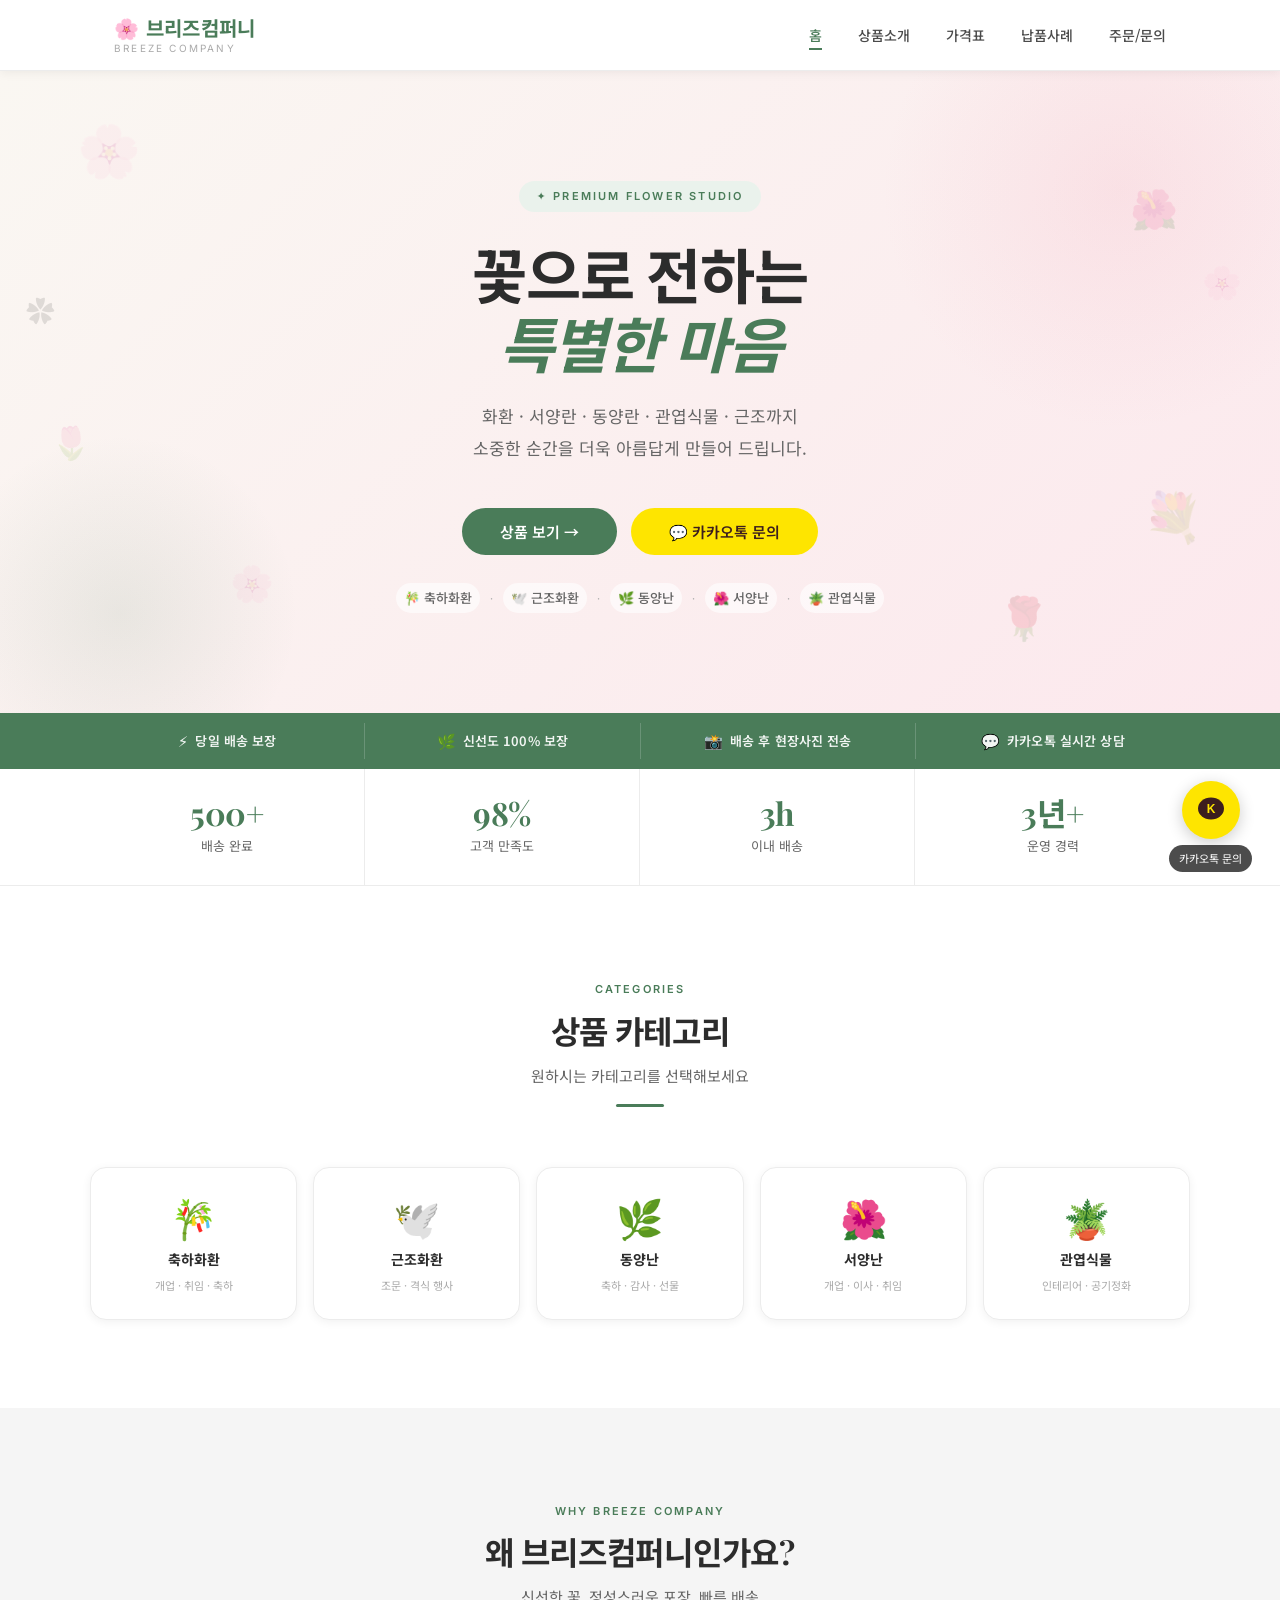
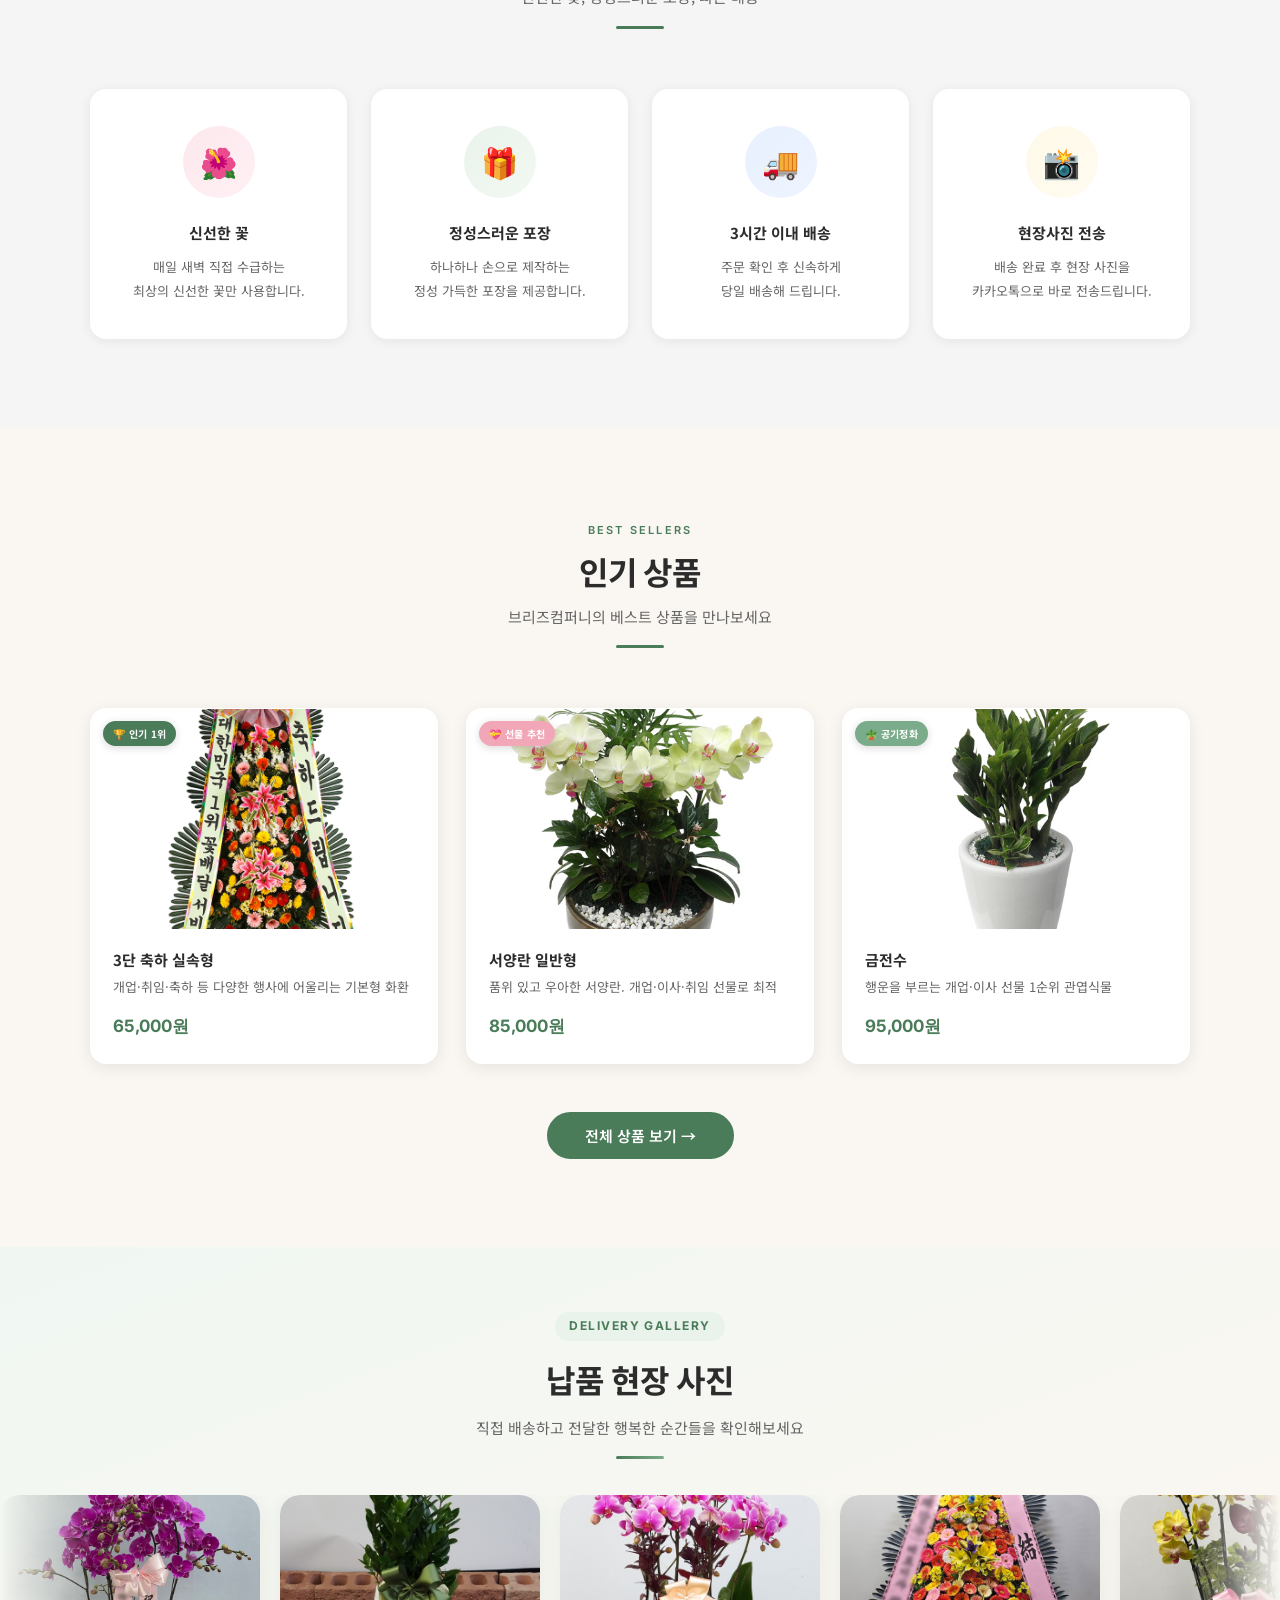
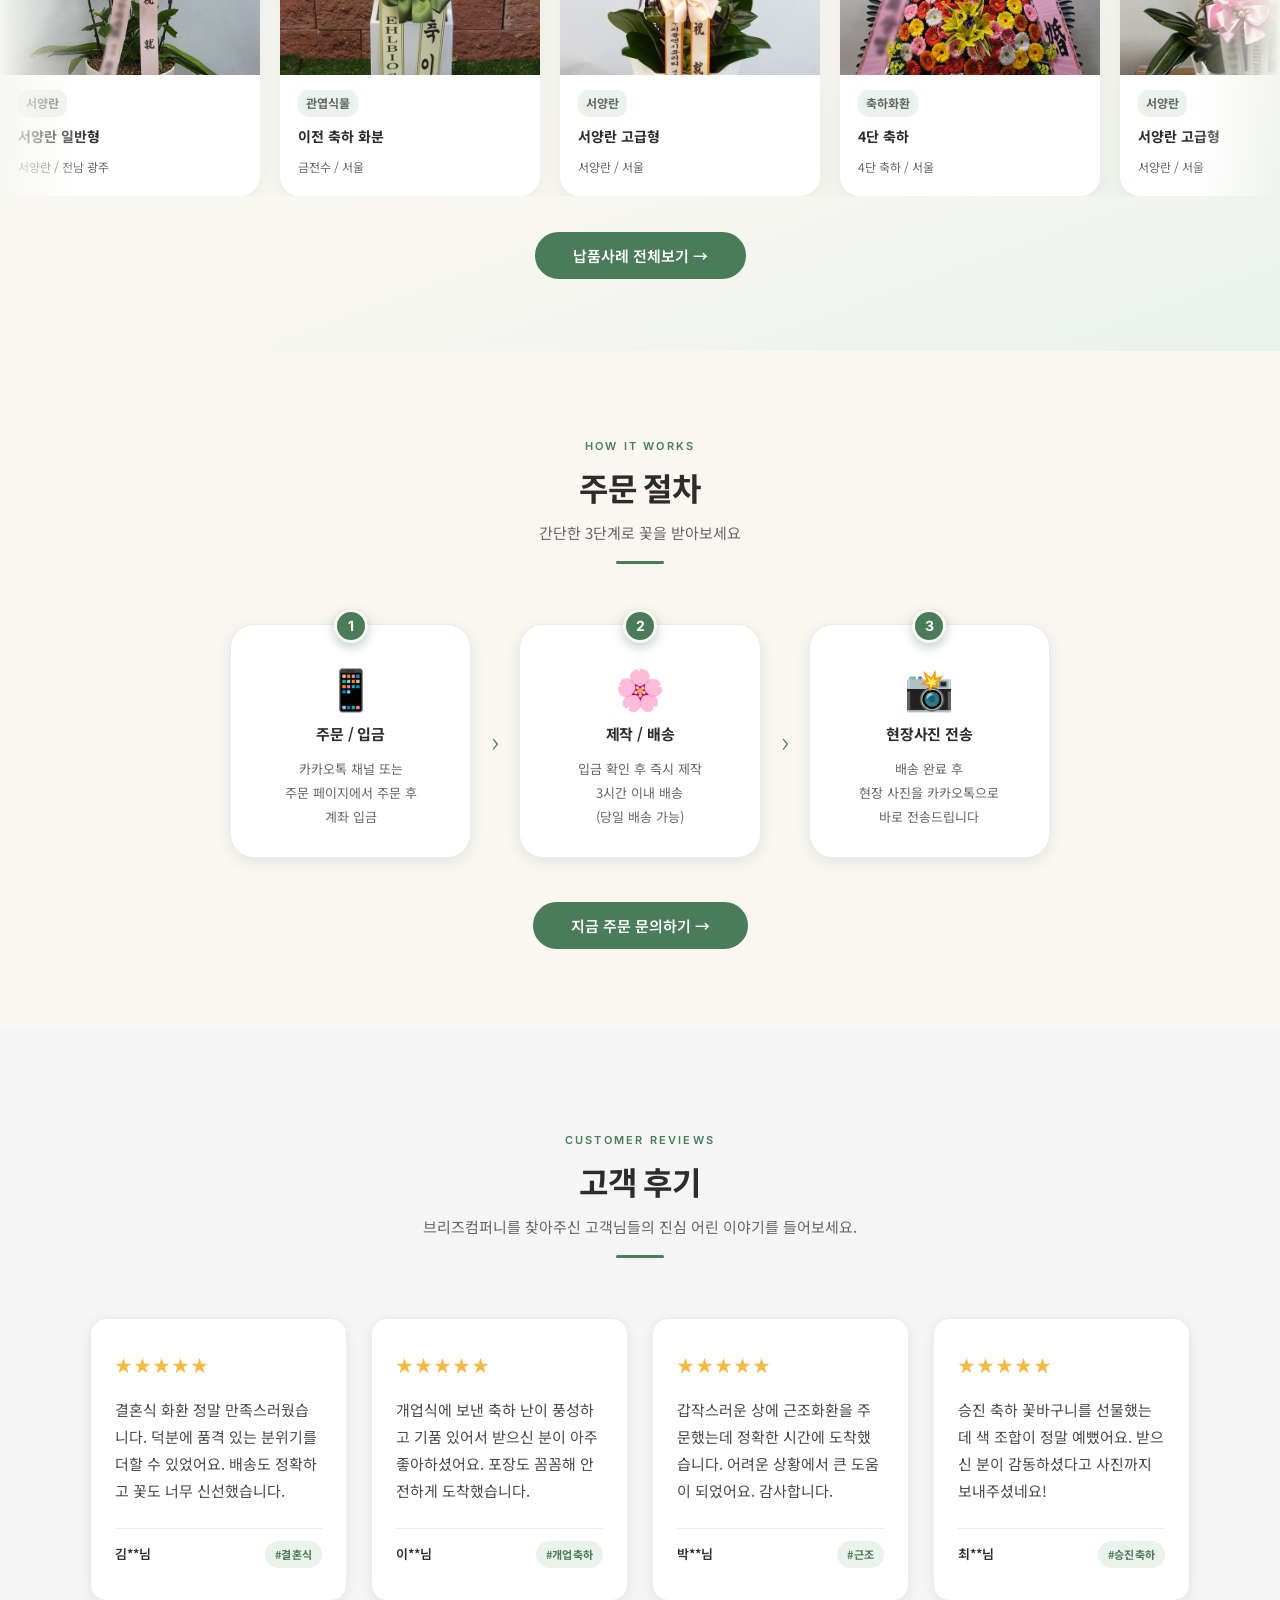
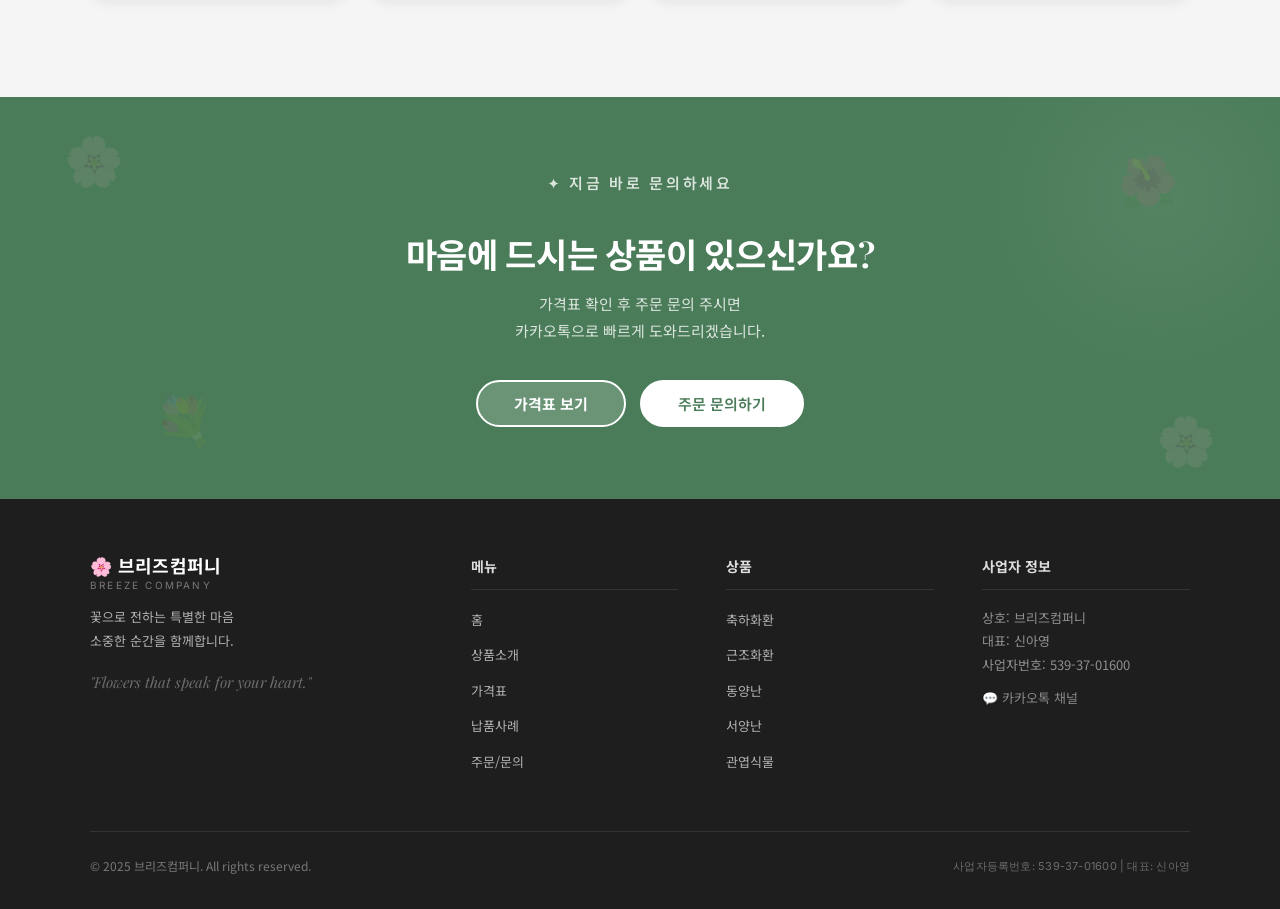
==== commit 4aa9acee: "[이미지 수정] 깨진 외부 이미지(nas.maruw)를 로컬 product-images로 교체" ====
--- a/index.html
+++ b/index.html
@@ -188,7 +188,7 @@
       <div class="product-card reveal" onclick="location.href='products.html#section-wreath'" style="cursor:pointer;">
         <div class="product-card-img-wrap">
           <span class="product-best-badge">🏆 인기 1위</span>
-          <img class="product-card-img" src="https://nas.maruw.co.kr/image/d/d-0001kb/d-0001kb_00.png" alt="3단 화환" loading="lazy" />
+          <img class="product-card-img" src="product-images/d-0001kb_00.png" alt="3단 화환" loading="lazy" />
           <span class="product-zoom-hint">🎋 화환 보기</span>
         </div>
         <div class="product-info">
@@ -203,7 +203,7 @@
       <div class="product-card reveal reveal-d1" onclick="location.href='products.html#section-orchid'" style="cursor:pointer;">
         <div class="product-card-img-wrap">
           <span class="product-best-badge" style="background:var(--bz-pink);">💝 선물 추천</span>
-          <img class="product-card-img" src="https://nas.maruw.co.kr/image/old.ecof.co.kr/data/GD020/IMG/h-0078-500.jpg" alt="서양란" loading="lazy" />
+          <img class="product-card-img" src="product-images/h-0078-500.jpg" alt="서양란" loading="lazy" />
           <span class="product-zoom-hint">🌺 서양란 보기</span>
         </div>
         <div class="product-info">
@@ -218,7 +218,7 @@
       <div class="product-card reveal reveal-d2" onclick="location.href='products.html#section-plant'" style="cursor:pointer;">
         <div class="product-card-img-wrap">
           <span class="product-best-badge" style="background:#7aab8a;">🪴 공기정화</span>
-          <img class="product-card-img" src="https://nas.maruw.co.kr/image/old.ecof.co.kr/data/GD020/IMG/i-0115-500.jpg" alt="금전수" loading="lazy" />
+          <img class="product-card-img" src="product-images/i-0115-500.jpg" alt="금전수" loading="lazy" />
           <span class="product-zoom-hint">🪴 관엽 보기</span>
         </div>
         <div class="product-info">
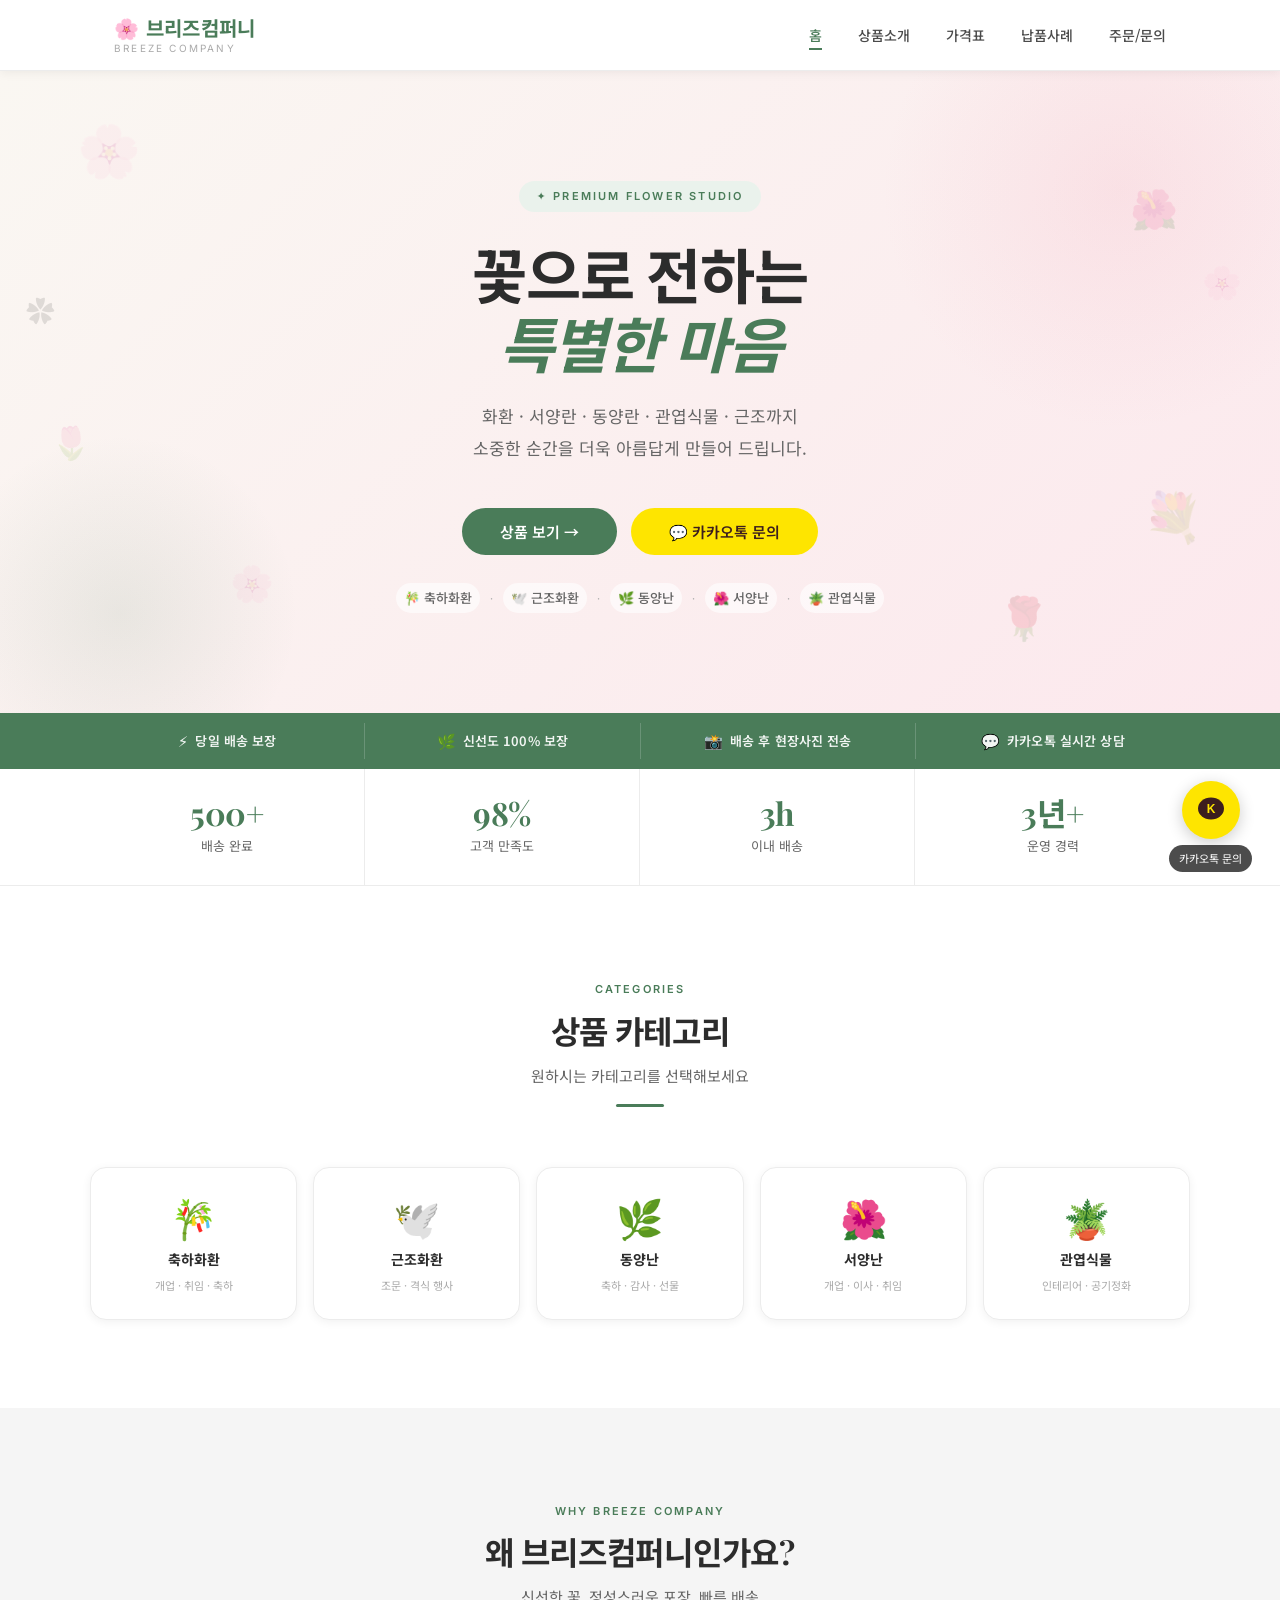
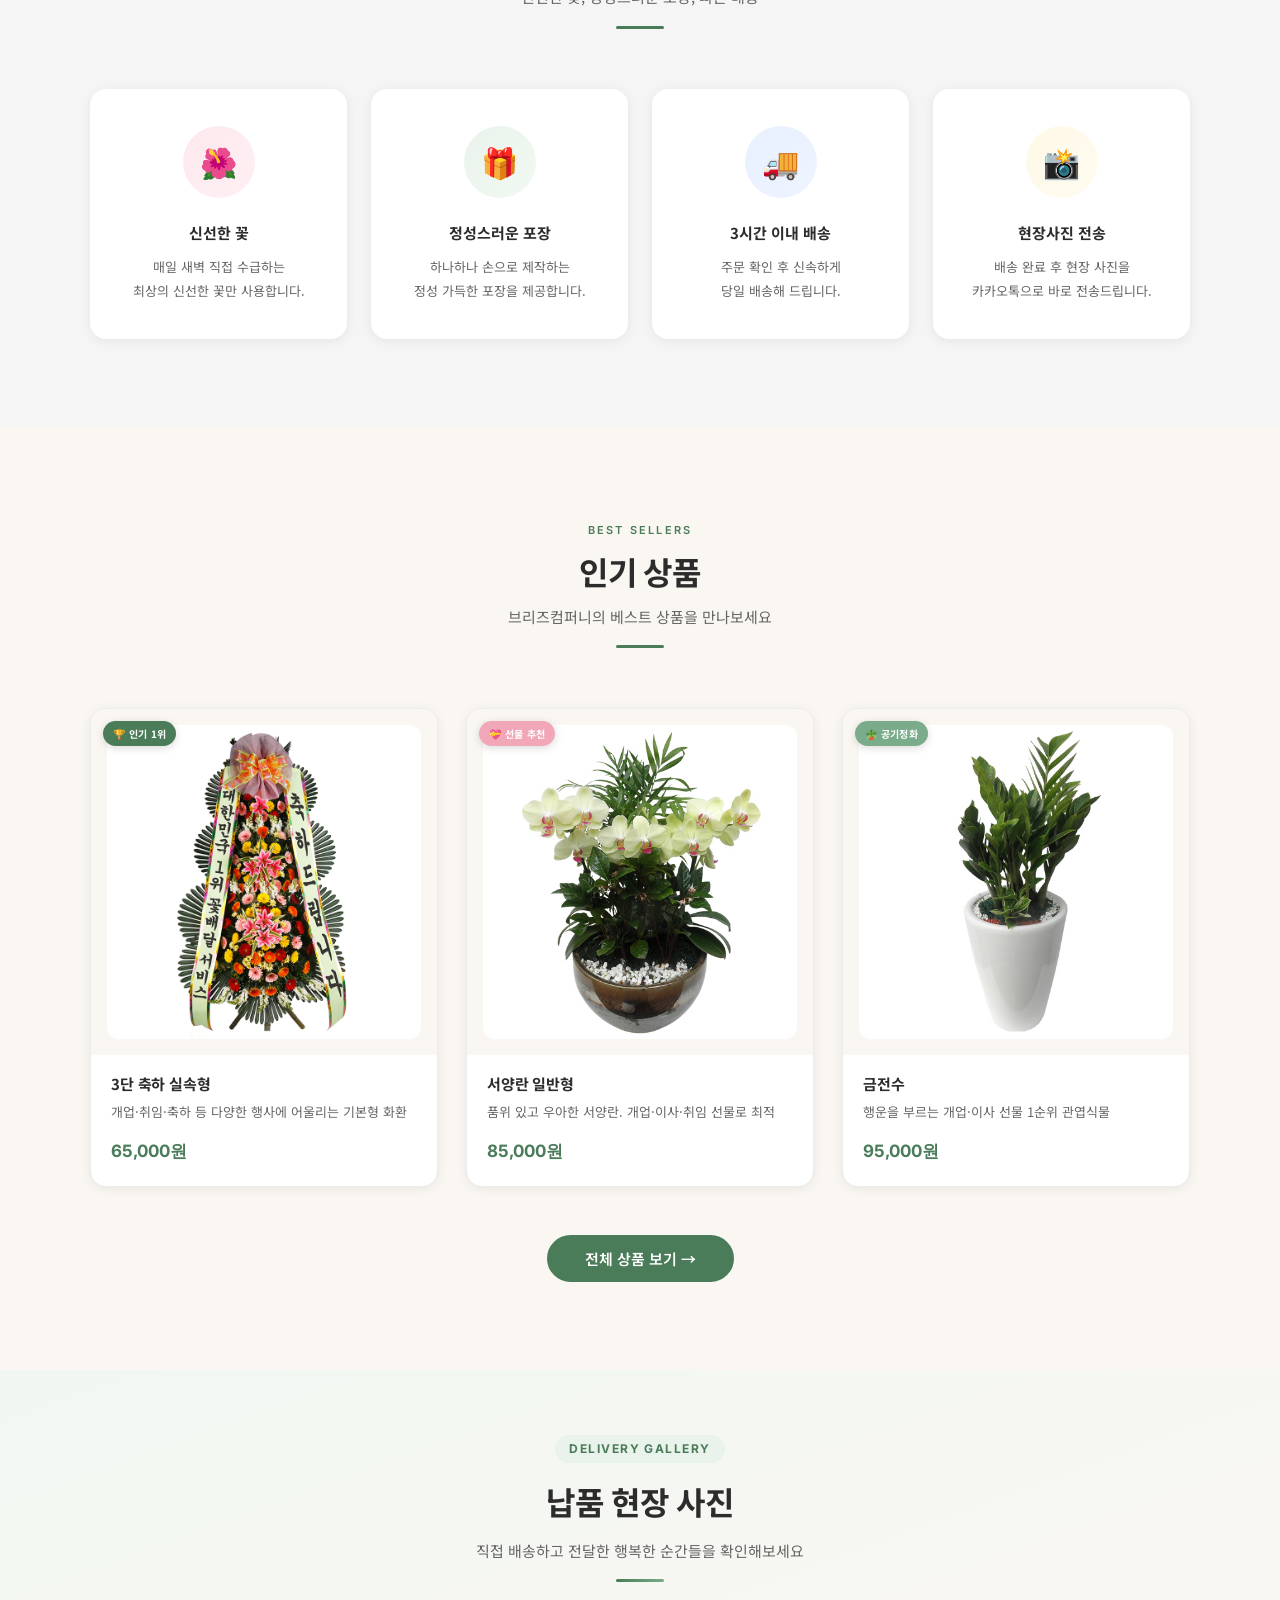
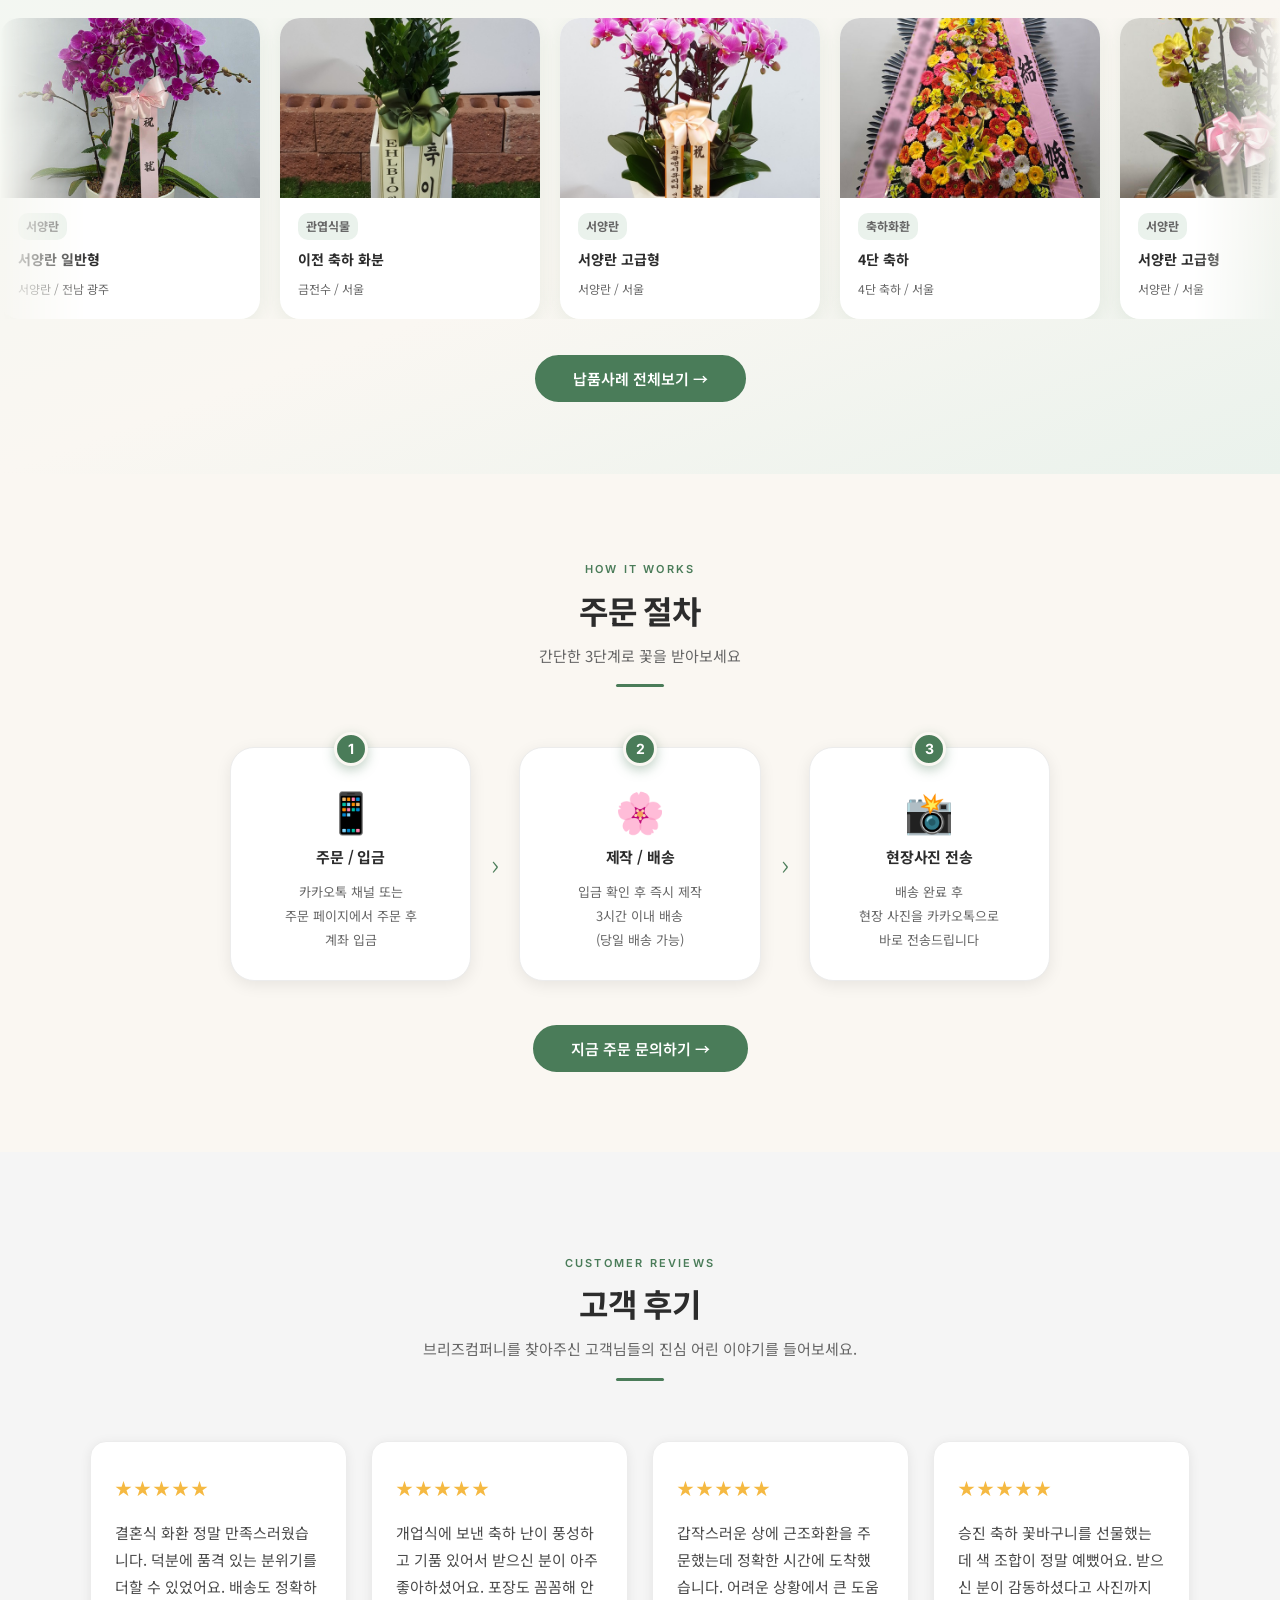
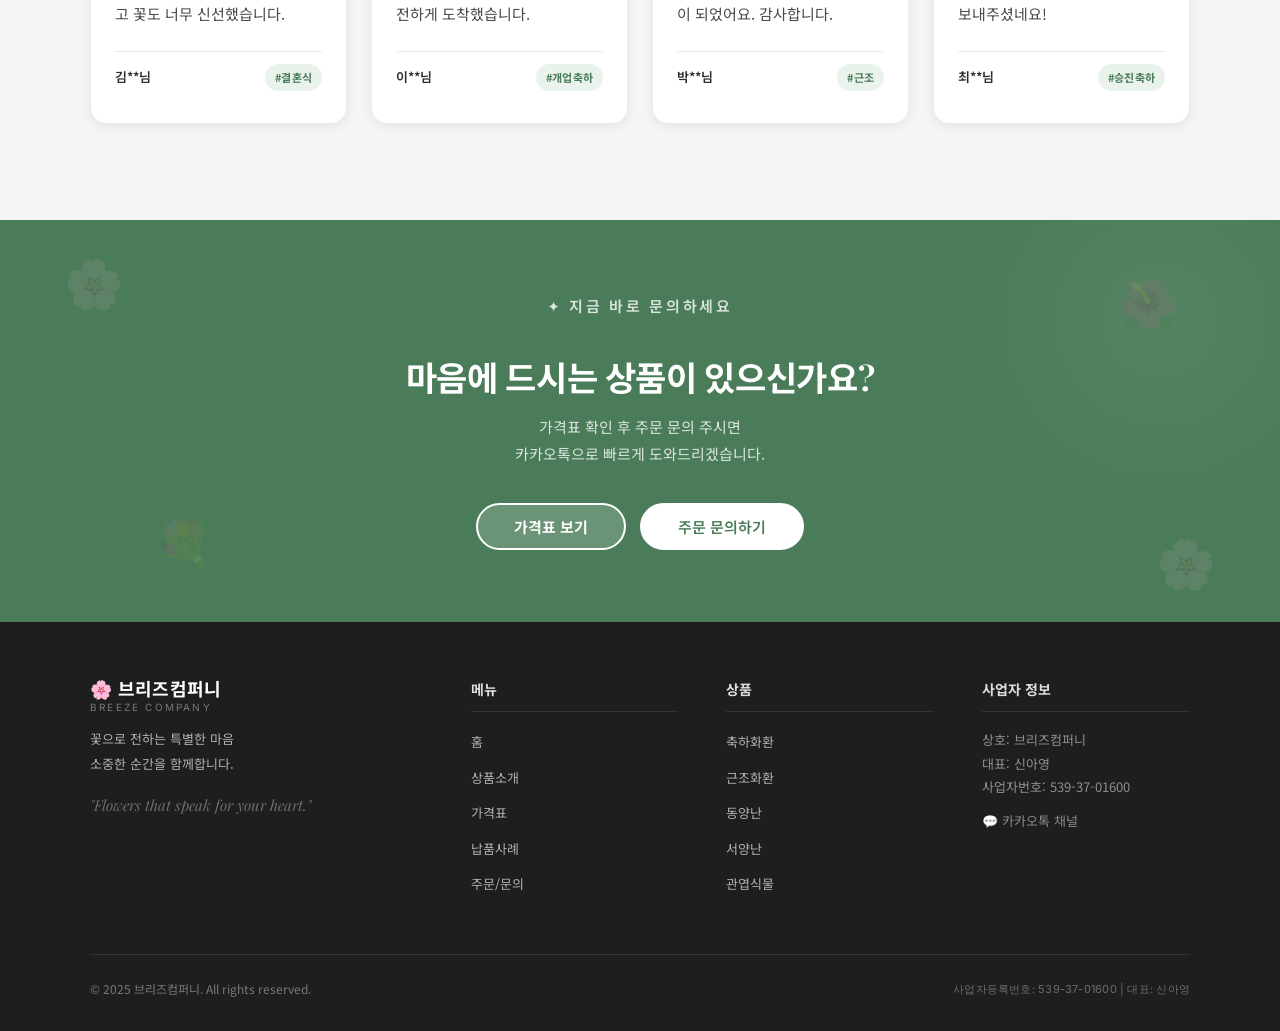
==== commit 121b5880: "[공유카드 추가] 카톡·SNS 링크 미리보기용 Open Graph 메타/이미지 적용 - og-image.png: 골드 로고 + '꽃으로 전하는 특별한 마음' 1200x630 브랜드" ====
--- a/index.html
+++ b/index.html
@@ -5,6 +5,21 @@
   <meta name="viewport" content="width=device-width, initial-scale=1.0" />
   <title>브리즈컴퍼니 - 꽃으로 전하는 특별한 마음</title>
   <meta name="description" content="브리즈컴퍼니 — 서양란, 동양란, 화환, 근조 화환, 관엽식물. 소중한 순간을 더욱 아름답게 만들어 드립니다." />
+
+  <!-- Open Graph : 카톡·문자·SNS 공유 미리보기 카드 -->
+  <meta property="og:type" content="website" />
+  <meta property="og:site_name" content="브리즈컴퍼니" />
+  <meta property="og:title" content="브리즈컴퍼니 · 프리미엄 꽃배달" />
+  <meta property="og:description" content="꽃으로 전하는 특별한 마음 — 화환·근조화환·서양란·동양란·관엽식물 당일배송." />
+  <meta property="og:image" content="https://breezecompany.co.kr/og-image.png" />
+  <meta property="og:image:width" content="1200" />
+  <meta property="og:image:height" content="630" />
+  <meta property="og:url" content="https://breezecompany.co.kr/" />
+  <meta name="twitter:card" content="summary_large_image" />
+  <meta name="twitter:title" content="브리즈컴퍼니 · 프리미엄 꽃배달" />
+  <meta name="twitter:description" content="꽃으로 전하는 특별한 마음 — 화환·근조화환·서양란·동양란·관엽식물 당일배송." />
+  <meta name="twitter:image" content="https://breezecompany.co.kr/og-image.png" />
+
   <link rel="stylesheet" href="style.css" />
 </head>
 <body>
--- a/style.css
+++ b/style.css
@@ -829,30 +829,38 @@
   background: var(--bz-surface);
   border-radius: var(--bz-radius-lg);
   overflow: hidden;
-  box-shadow: var(--bz-shadow-md);
+  box-shadow: var(--bz-shadow-sm);
   transition: transform var(--bz-dur) var(--bz-ease),
-              box-shadow var(--bz-dur) var(--bz-ease);
+              box-shadow var(--bz-dur) var(--bz-ease),
+              border-color var(--bz-dur) var(--bz-ease);
   cursor: pointer;
-  border: 1.5px solid transparent;
+  border: 1px solid var(--bz-line);
 }
 .product-card:hover {
   transform: translateY(-6px);
-  box-shadow: var(--bz-shadow-lg);
-  border-color: var(--bz-line);
-}
-
-.product-card-img {
-  width: 100%;
-  height: 220px;
-  object-fit: cover;
-  transition: transform 0.5s var(--bz-ease);
-}
-.product-card:hover .product-card-img { transform: scale(1.04); }
-
+  box-shadow: var(--bz-shadow-md);
+  border-color: var(--bz-green-pale);
+}
+
+/* 이미지: 정사각형 프레임 안에서 잘리지 않게(contain) + 부드러운 배경 여백 */
 .product-card-img-wrap {
   overflow: hidden;
   position: relative;
-}
+  aspect-ratio: 1 / 1;
+  background: var(--bz-cream);
+  display: flex;
+  align-items: center;
+  justify-content: center;
+  padding: 16px;
+}
+.product-card-img {
+  width: 100%;
+  height: 100%;
+  object-fit: contain;
+  border-radius: var(--bz-radius-md);
+  transition: transform 0.5s var(--bz-ease);
+}
+.product-card:hover .product-card-img { transform: scale(1.03); }
 
 .product-zoom-hint {
   position: absolute;
@@ -870,7 +878,7 @@
 .product-card:hover .product-zoom-hint { opacity: 1; }
 
 .product-info {
-  padding: 20px 22px 22px;
+  padding: 18px 20px 20px;
 }
 .product-info h3 {
   font-family: var(--bz-font-kr);
@@ -878,7 +886,8 @@
   font-weight: 700;
   color: var(--bz-ink);
   margin-bottom: 6px;
-  line-height: 1.4;
+  line-height: 1.45;
+  letter-spacing: -0.01em;
 }
 .product-info p {
   font-family: var(--bz-font-kr);
@@ -2139,9 +2148,10 @@
   /* ── 상품 그리드: 모바일 1열 ── */
   .product-grid {
     grid-template-columns: 1fr;
-    gap: 20px;
+    gap: 18px;
   }
-  .product-card-img { height: 200px; }
+  .product-card-img-wrap { padding: 14px; }
+  .product-info { padding: 16px 18px 18px; }
 
   /* ── 카테고리 탭 네비 ── */
   .cat-nav { display: block; } /* nav rule 초기화 */
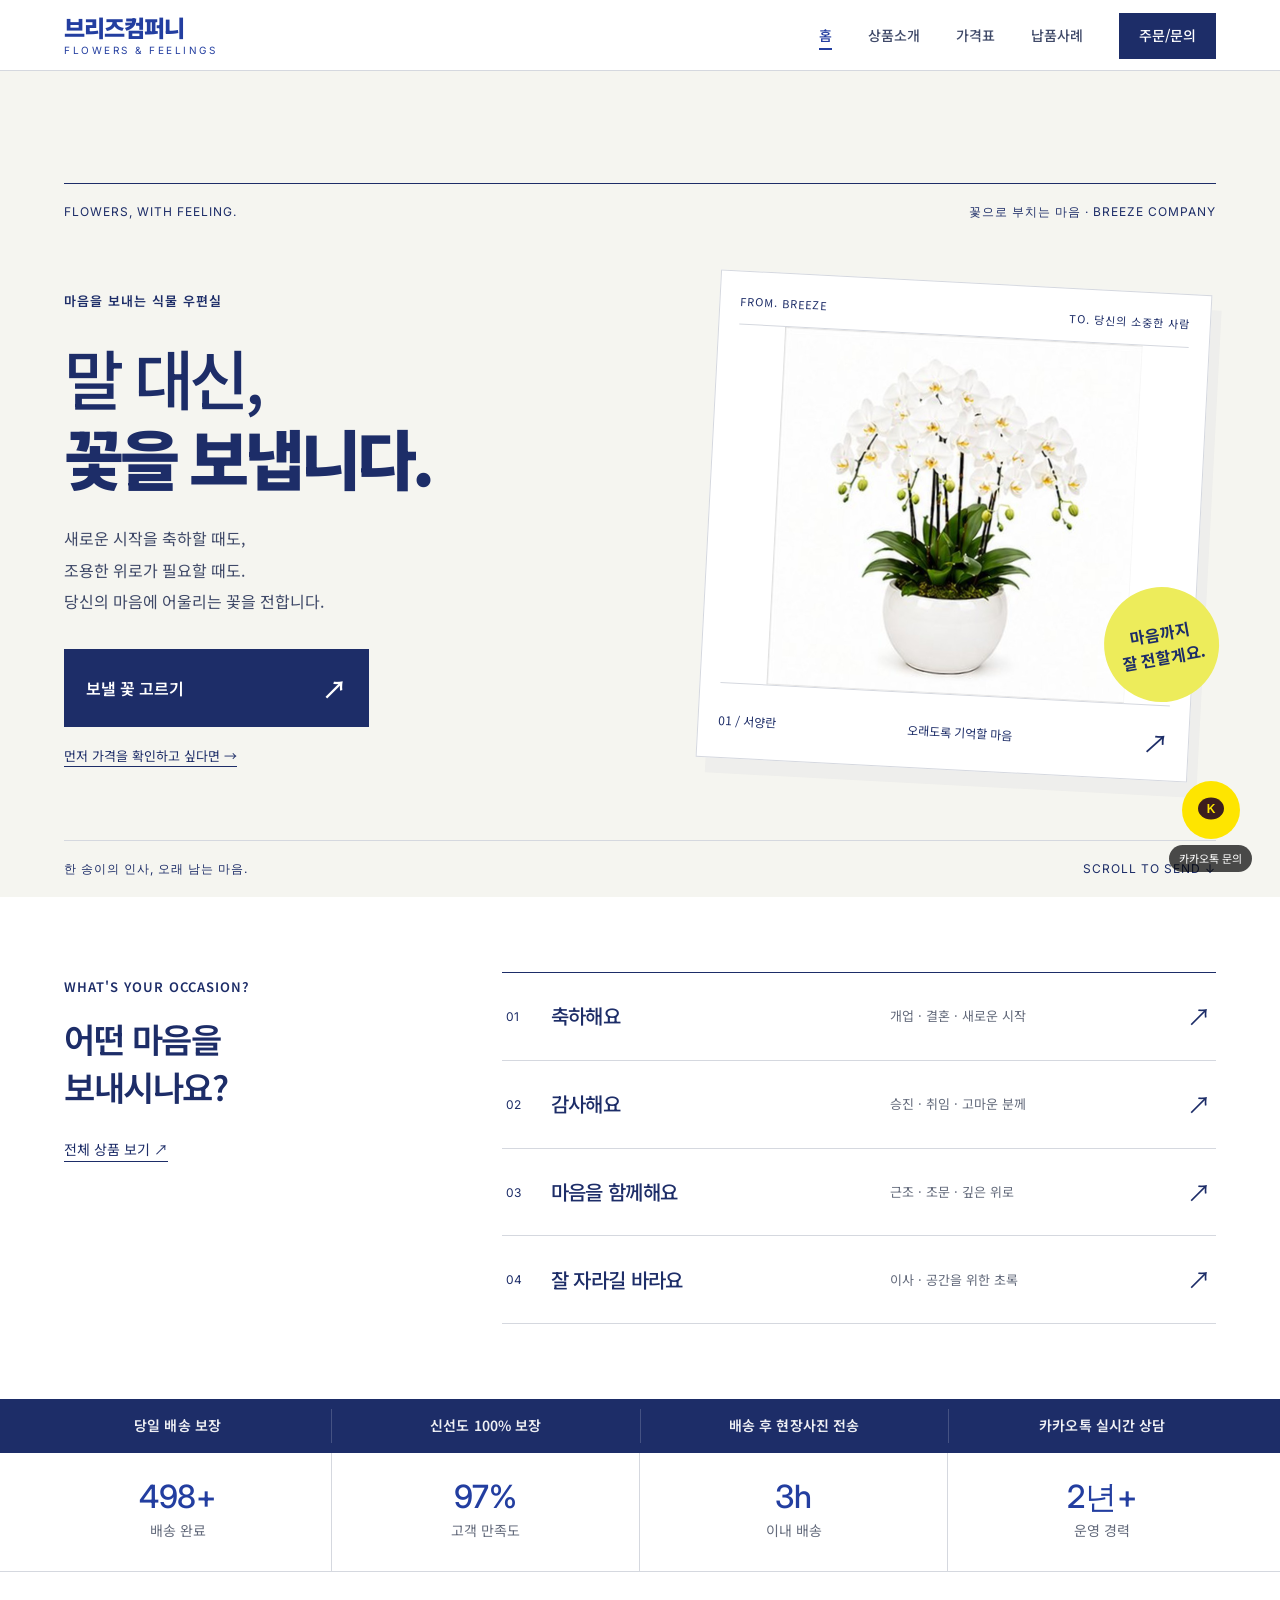
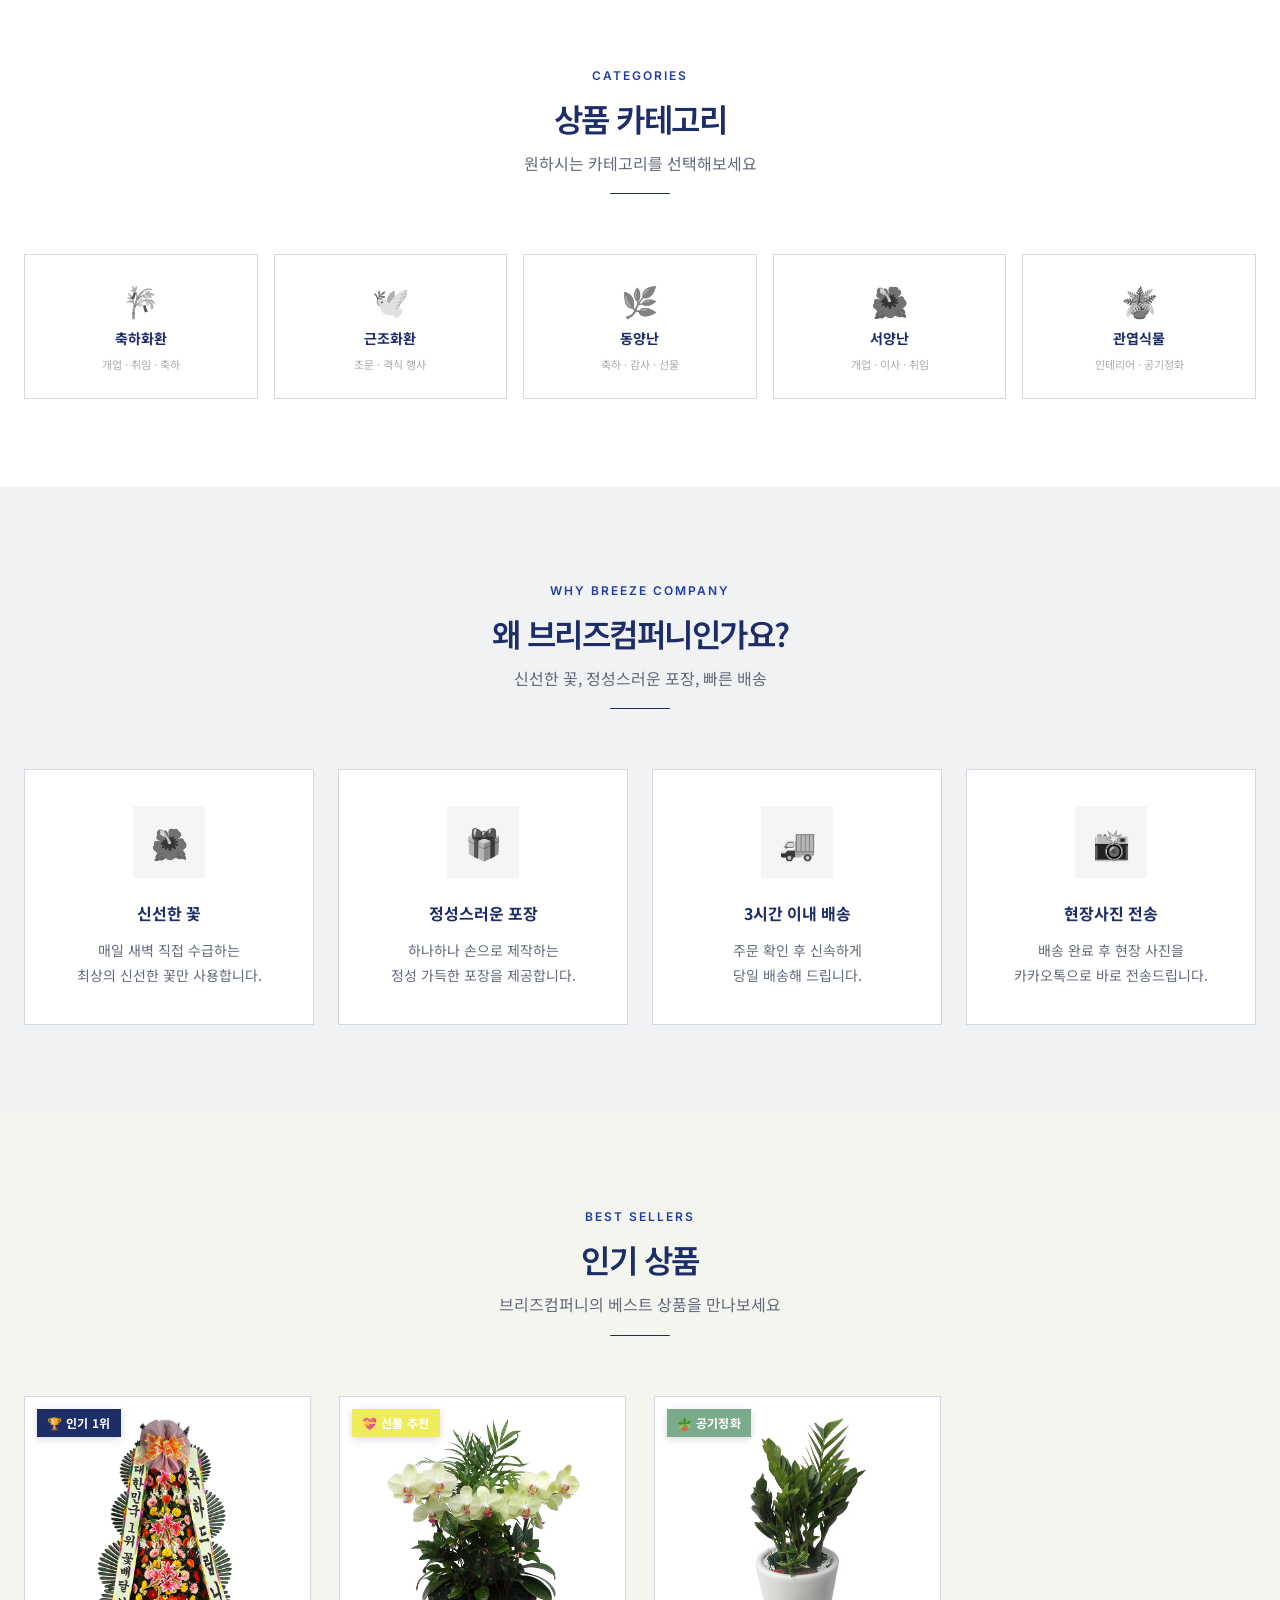
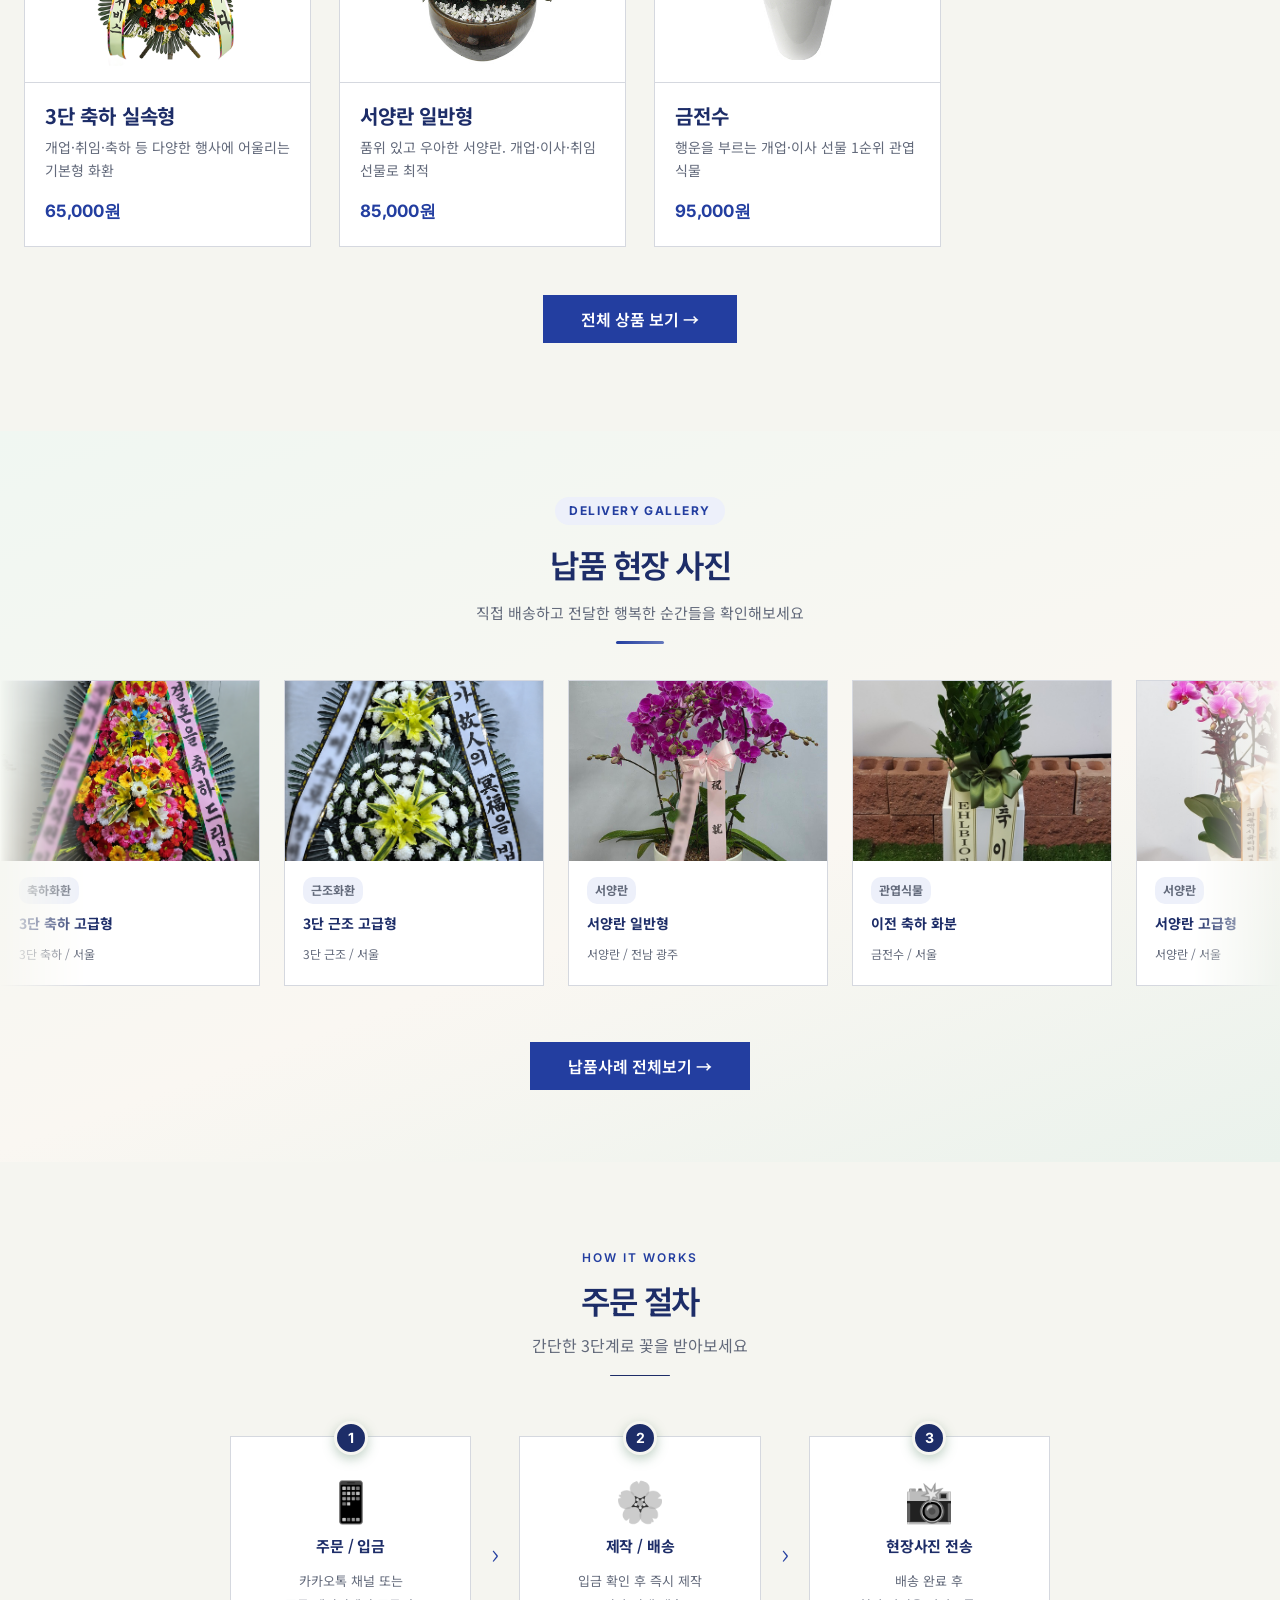
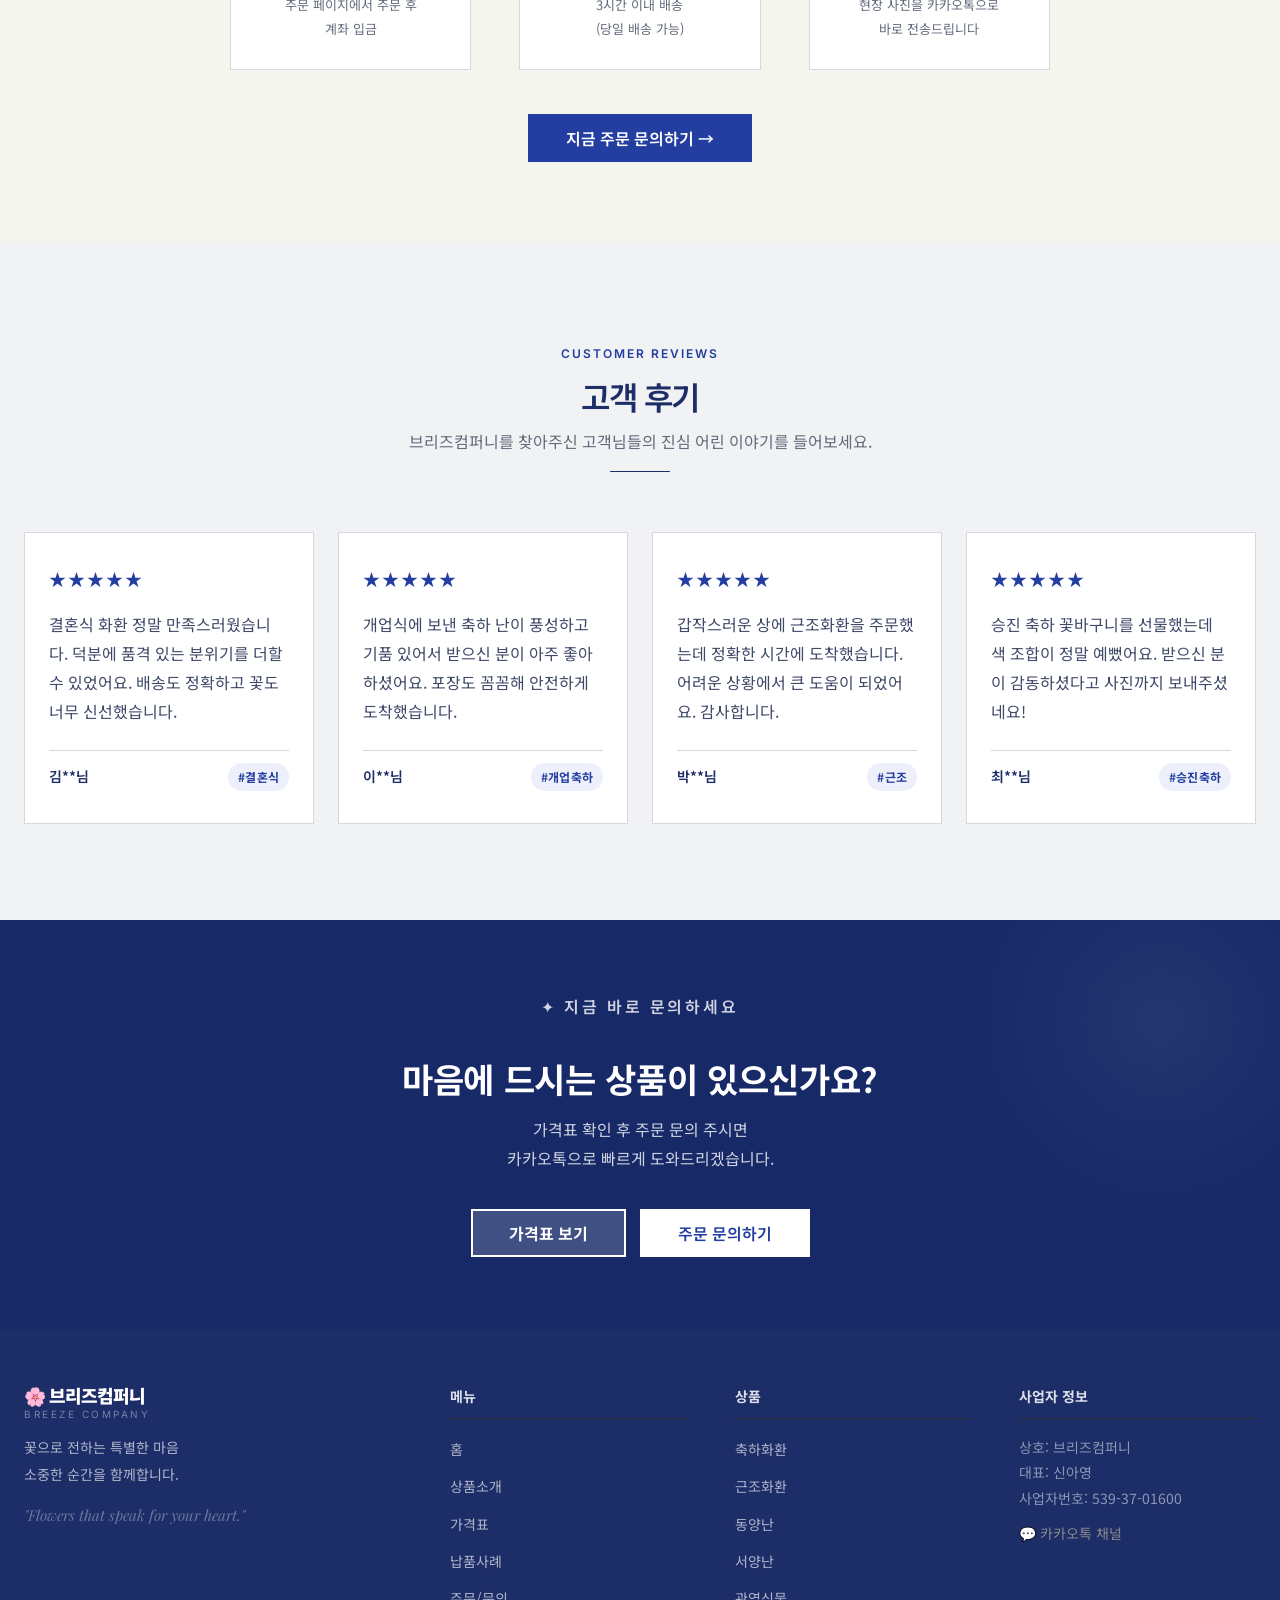
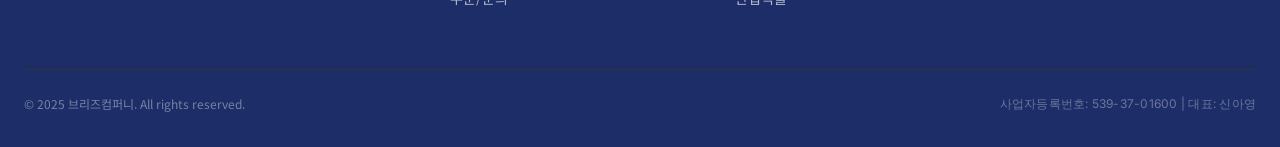
==== commit af5173fa: "[홈 리뉴얼] 식물 우편실 디자인과 공통 스타일 적용" ====
--- a/index.html
+++ b/index.html
@@ -21,17 +21,19 @@
   <meta name="twitter:image" content="https://breezecompany.co.kr/og-image.png" />
 
   <link rel="stylesheet" href="style.css" />
+  <link rel="stylesheet" href="renewal.css" />
 </head>
-<body>
+<body class="breeze-home">
+  <a class="skip-link" href="#main-content">본문으로 바로가기</a>
 
   <!-- ── HEADER ── -->
   <header id="site-header">
     <div class="nav-container">
       <a href="index.html" class="logo">
-        <span class="logo-main">🌸 브리즈컴퍼니</span>
-        <span class="logo-sub">Breeze Company</span>
+        <span class="logo-main">브리즈컴퍼니</span>
+        <span class="logo-sub">FLOWERS & FEELINGS</span>
       </a>
-      <button class="nav-toggle" id="navToggle" aria-label="메뉴 열기">
+      <button class="nav-toggle" id="navToggle" aria-label="메뉴 열기" aria-controls="mainNav" aria-expanded="false">
         <span></span><span></span><span></span>
       </button>
       <nav id="mainNav">
@@ -46,45 +48,34 @@
     </div>
   </header>
 
-  <!-- ══════════════════════════════════════════
-       HERO — 애니메이션 그라디언트 + 꽃잎 파티클
-  ══════════════════════════════════════════ -->
-  <section class="hero hero-animated">
-    <!-- 떠다니는 꽃잎 -->
-    <div class="hero-petals" aria-hidden="true">
-      <span class="petal" style="top:8%;left:6%;--size:3.2rem;--dur:7s;--delay:0s">🌸</span>
-      <span class="petal" style="top:18%;right:8%;--size:2.4rem;--dur:8s;--delay:1.2s">🌺</span>
-      <span class="petal" style="top:55%;left:4%;--size:2rem;--dur:6.5s;--delay:2.5s">🌷</span>
-      <span class="petal" style="top:65%;right:6%;--size:3rem;--dur:9s;--delay:0.7s">💐</span>
-      <span class="petal" style="bottom:18%;left:18%;--size:2.2rem;--dur:7.5s;--delay:3s">🌸</span>
-      <span class="petal" style="bottom:12%;right:18%;--size:2.6rem;--dur:8.5s;--delay:1.8s">🌹</span>
-      <span class="petal" style="top:35%;left:2%;--size:1.8rem;--dur:6s;--delay:4s">✿</span>
-      <span class="petal" style="top:30%;right:3%;--size:2rem;--dur:10s;--delay:0.3s">🌸</span>
-    </div>
-
-    <div class="hero-content">
-      <span class="hero-eyebrow hero-anim-1">✦ Premium Flower Studio</span>
-        <h1 class="hero-anim-2">꽃으로 전하는<br /><em>특별한 마음</em></h1>
-        <p class="hero-sub hero-anim-3">
-          화환 · 서양란 · 동양란 · 관엽식물 · 근조까지<br />
-          소중한 순간을 더욱 아름답게 만들어 드립니다.
-        </p>
-        <div class="hero-btns hero-anim-4">
-          <a href="products.html" class="btn btn-primary btn-pulse">상품 보기 →</a>
-          <a href="https://pf.kakao.com/_ixazxkn/chat" target="_blank" class="btn btn-kakao-hero">💬 카카오톡 문의</a>
-        </div>
-        <div class="hero-cats hero-anim-5">
-          <a href="products.html#section-wreath">🎋 축하화환</a>
-          <span>·</span>
-          <a href="products.html#section-funeral">🕊️ 근조화환</a>
-          <span>·</span>
-          <a href="products.html#section-east">🌿 동양난</a>
-          <span>·</span>
-          <a href="products.html#section-orchid">🌺 서양난</a>
-          <span>·</span>
-          <a href="products.html#section-plant">🪴 관엽식물</a>
-        </div>
-      </div>
+  <main id="main-content">
+  <section class="dispatch-hero" aria-labelledby="dispatch-title">
+    <div class="dispatch-topline"><span>FLOWERS, WITH FEELING.</span><span>꽃으로 부치는 마음 · BREEZE COMPANY</span></div>
+    <div class="dispatch-layout">
+      <div class="dispatch-copy">
+        <p class="dispatch-label">마음을 보내는 식물 우편실</p>
+        <h1 id="dispatch-title">말 대신,<br><span>꽃을 보냅니다.</span></h1>
+        <p class="dispatch-intro">새로운 시작을 축하할 때도,<br>조용한 위로가 필요할 때도.<br>당신의 마음에 어울리는 꽃을 전합니다.</p>
+        <a class="dispatch-cta" href="products.html">보낼 꽃 고르기 <span aria-hidden="true">↗</span></a>
+        <a class="dispatch-secondary" href="price.html">먼저 가격을 확인하고 싶다면 →</a>
+      </div>
+      <figure class="dispatch-photo">
+        <div class="dispatch-photo-label"><span>FROM. BREEZE</span><span>TO. 당신의 소중한 사람</span></div>
+        <img src="images/01_호접란_화이트.jpg" alt="흰 화분에 풍성하게 피어난 화이트 호접란" width="800" height="800" fetchpriority="high">
+        <figcaption><span>01 / 서양란</span><span>오래도록 기억할 마음</span><a href="products.html#section-orchid" aria-label="서양란 상품 보기">↗</a></figcaption>
+        <span class="dispatch-seal" aria-hidden="true">마음까지<br>잘 전할게요.</span>
+      </figure>
+    </div>
+    <div class="dispatch-bottomline"><span>한 송이의 인사, 오래 남는 마음.</span><span>SCROLL TO SEND ↓</span></div>
+  </section>
+  <section class="occasion-section" aria-labelledby="occasion-title">
+    <div class="occasion-heading"><span class="dispatch-label">WHAT'S YOUR OCCASION?</span><h2 id="occasion-title">어떤 마음을<br>보내시나요?</h2><a href="products.html">전체 상품 보기 ↗</a></div>
+    <div class="occasion-links">
+      <a href="products.html#section-wreath"><span class="occasion-number">01</span><strong>축하해요</strong><span>개업 · 결혼 · 새로운 시작</span><b aria-hidden="true">↗</b></a>
+      <a href="products.html#section-orchid"><span class="occasion-number">02</span><strong>감사해요</strong><span>승진 · 취임 · 고마운 분께</span><b aria-hidden="true">↗</b></a>
+      <a href="products.html#section-funeral"><span class="occasion-number">03</span><strong>마음을 함께해요</strong><span>근조 · 조문 · 깊은 위로</span><b aria-hidden="true">↗</b></a>
+      <a href="products.html#section-plant"><span class="occasion-number">04</span><strong>잘 자라길 바라요</strong><span>이사 · 공간을 위한 초록</span><b aria-hidden="true">↗</b></a>
+    </div>
   </section>
 
   <!-- ── 약속 배너 스트립 ── -->
@@ -373,6 +364,7 @@
     </div>
   </div>
 
+  </main>
   <!-- ── KAKAO FLOAT ── -->
   <a href="https://pf.kakao.com/_ixazxkn/chat" target="_blank" class="kakao-float" aria-label="카카오톡 문의">
     <div class="kakao-float-btn">
@@ -578,5 +570,6 @@
     }, { threshold: 0.5 });
     document.querySelectorAll('.stat-num[data-count]').forEach(el => counterObs.observe(el));
   </script>
+  <script src="renewal.js"></script>
 </body>
 </html>
--- a/renewal.css
+++ b/renewal.css
@@ -0,0 +1,11 @@
+/* Breeze Company · Flowers & Feelings · September 2026 */
+:root{--bz-green:#233ea0;--bz-green-deep:#172967;--bz-green-light:#6478bd;--bz-green-pale:#edf0fa;--bz-pink:#edec5b;--bz-pink-light:#f8f7c9;--bz-cream:#f5f5f0;--bz-ink:#1d2d68;--bz-ink-soft:#3f4968;--bz-gray:#636a7b;--bz-line:#d5d8df;--bz-surface-2:#f1f2f4;--bz-text-xs:12px;--bz-text-sm:14px;--bz-text-base:16px;--bz-radius-sm:2px;--bz-radius-md:3px;--bz-radius-lg:3px;--bz-radius-xl:4px;--bz-shadow-xs:none;--bz-shadow-sm:none;--bz-shadow-md:none;--bz-shadow-cta:none;--bz-container:1240px;--dispatch-accent:#edec5b;--dispatch-paper:#f5f5f0}
+body{color:var(--bz-ink);background:var(--bz-surface);font-size:16px}a,button{-webkit-tap-highlight-color:transparent}a:focus-visible,button:focus-visible{outline:3px solid var(--bz-green);outline-offset:5px}.skip-link{position:fixed;top:-100px;left:20px;z-index:9999;padding:14px;background:var(--dispatch-accent)}.skip-link:focus{top:12px}
+#site-header{background:var(--bz-surface);box-shadow:none;border-bottom:1px solid var(--bz-line)}.nav-container{max-width:1440px;padding-left:5%;padding-right:5%}.logo-main{font-size:23px;font-weight:900;letter-spacing:-1px}.logo-sub{font-size:10px;letter-spacing:2.5px;color:var(--bz-green)}#mainNav a{font-size:14px}#mainNav li:last-child a{background:var(--bz-ink);color:white;border-radius:0;padding:12px 20px}.btn{border-radius:0;box-shadow:none}.btn-primary{background:var(--bz-green)}.page-banner{background:var(--dispatch-paper);border-bottom:1px solid var(--bz-line)}.page-banner h1{font-family:var(--bz-font-kr);font-weight:800;letter-spacing:-2px}.page-banner::before,.page-banner::after{display:none}
+.dispatch-hero{padding:112px 5% 0;background:var(--dispatch-paper);overflow:hidden}.dispatch-topline,.dispatch-bottomline{max-width:1296px;margin:auto;display:flex;justify-content:space-between;gap:20px;font-family:var(--bz-font-en);font-size:12px;letter-spacing:1px}.dispatch-topline{padding:18px 0;border-top:1px solid var(--bz-ink)}.dispatch-layout{max-width:1296px;margin:34px auto 55px;display:grid;grid-template-columns:1.13fr 1fr;align-items:center;gap:6%}.dispatch-label{font-size:13px;font-weight:600;letter-spacing:1px}.dispatch-copy h1{font-family:var(--bz-font-kr);font-size:clamp(40px,5.1vw,76px);line-height:1.24;letter-spacing:-.065em;margin:24px 0 25px;font-weight:500}.dispatch-copy h1 span{font-weight:900}.dispatch-intro{font-size:16px;line-height:1.95;color:var(--bz-ink-soft)}.dispatch-cta{display:flex;justify-content:space-between;align-items:center;max-width:305px;margin-top:32px;padding:18px 22px;background:var(--bz-ink);color:white;font-weight:600}.dispatch-cta span{font-size:25px;transition:transform .2s}.dispatch-cta:hover span{transform:translate(3px,-3px)}.dispatch-secondary{display:inline-block;font-size:13px;margin-top:18px;text-decoration:underline;text-underline-offset:5px}.dispatch-photo{position:relative;background:white;transform:rotate(3deg);margin:8px 16px 14px 0;border:1px solid var(--bz-line);padding:20px 20px 0;box-shadow:10px 15px 0 #1d2d6808}.dispatch-photo-label{display:flex;justify-content:space-between;font-size:11px;letter-spacing:1px;gap:12px;padding-bottom:13px;border-bottom:1px solid var(--bz-line)}.dispatch-photo img{display:block;width:100%;height:clamp(280px,28vw,405px);object-fit:contain}.dispatch-photo figcaption{display:flex;justify-content:space-between;align-items:center;gap:12px;border-top:1px solid var(--bz-line);font-size:12px;padding:15px 0}.dispatch-photo figcaption a{font-size:26px}.dispatch-seal{position:absolute;right:-26px;bottom:78px;width:115px;height:115px;display:grid;place-content:center;text-align:center;background:var(--dispatch-accent);border-radius:50%;transform:rotate(-13deg);font-weight:700;font-size:16px;line-height:1.5}.dispatch-bottomline{padding:18px 0;border-top:1px solid var(--bz-line)}
+.occasion-section{display:grid;grid-template-columns:1fr 2fr;gap:7%;padding:75px 5%;max-width:1440px;margin:auto}.occasion-heading h2{font-size:34px;line-height:1.4;font-weight:600;letter-spacing:-1.5px;margin:16px 0 25px}.occasion-heading>a{font-size:14px;text-decoration:underline;text-underline-offset:6px}.occasion-links>a{display:grid;grid-template-columns:30px 1.15fr 1fr 25px;align-items:center;gap:15px;padding:23px 4px;border-bottom:1px solid var(--bz-line);transition:background .2s,padding .2s}.occasion-links>a:first-child{border-top:1px solid var(--bz-ink)}.occasion-links>a:hover{background:var(--bz-pink-light);padding-left:14px}.occasion-number{font:12px var(--bz-font-en)}.occasion-links strong{font-size:20px;font-weight:500;letter-spacing:-.7px}.occasion-links a>span:nth-of-type(2){font-size:13px;color:var(--bz-gray)}.occasion-links b{font-size:24px;font-weight:400}
+.promise-strip{background:var(--bz-ink);color:white}.promise-icon{display:none}.promise-item{font-size:14px}.stats-bar{background:var(--bz-surface);border-bottom:1px solid var(--bz-line)}.stat-num{font-family:var(--bz-font-en);font-weight:500}.section-title h2,.delivery-banner-head h2{font-family:var(--bz-font-kr);font-weight:600;letter-spacing:-1.5px}.section-eyebrow{color:var(--bz-green);letter-spacing:2px}.section-line{height:1px;width:60px;background:var(--bz-ink)}.category-card,.feature-card,.product-card,.testimonial-card,.bz-step-card{border-radius:0;box-shadow:none;border:1px solid var(--bz-line)}.category-card:hover,.product-card:hover,.feature-card:hover{box-shadow:none;transform:translateY(-4px)}.category-icon{filter:grayscale(1);font-size:30px}.feature-icon-wrap{background:var(--dispatch-paper)!important;border-radius:0;filter:grayscale(1)}.product-card-img-wrap{background:white}.product-best-badge{border-radius:0;background:var(--bz-ink);font-size:12px}.product-info{border-top:1px solid var(--bz-line)}.product-info h3{font-size:20px}.price-sale{color:var(--bz-green)}.delivery-track{animation:none;gap:24px;width:max-content}.delivery-track-wrap{overflow:auto;padding-bottom:20px}.delivery-card{border-radius:0;box-shadow:none;border:1px solid var(--bz-line)}.testimonial-stars{color:var(--bz-green)}.bz-step-badge{background:var(--bz-ink)}.bz-step-icon{filter:grayscale(1)}.cta-banner{background:var(--bz-green-deep);animation:none}.cta-deco{display:none}.cta-banner h2{font-family:var(--bz-font-kr)}footer{background:var(--bz-ink)}.reveal{opacity:1;transform:none}.kakao-float-btn{box-shadow:none}
+@media(min-width:901px){.breeze-home .category-grid{grid-template-columns:repeat(5,1fr)}}
+@media(max-width:900px){.dispatch-hero{padding-top:100px}.dispatch-layout{gap:3%;grid-template-columns:1fr 1fr}.dispatch-copy h1{font-size:43px}.dispatch-photo{padding:12px 12px 0}.dispatch-photo-label{font-size:10px;letter-spacing:0}.dispatch-seal{right:-12px;width:88px;height:88px;font-size:13px}.dispatch-photo figcaption{font-size:10px}.occasion-section{gap:5%;grid-template-columns:1fr 2fr}.occasion-links>a{grid-template-columns:23px 1fr 23px;gap:8px}.occasion-links a>span:nth-of-type(2){grid-column:2;grid-row:2}.occasion-links b{grid-column:3;grid-row:1}.occasion-heading h2{font-size:28px}}
+@media(max-width:640px){.nav-container{padding-left:20px;padding-right:20px}.logo-main{font-size:20px}.dispatch-hero{padding:88px 22px 0}.dispatch-topline{font-size:10px}.dispatch-topline>span:last-child{display:none}.dispatch-layout{grid-template-columns:1fr;gap:34px;margin:20px auto 30px}.dispatch-copy h1{font-size:clamp(35px,9.5vw,56px);margin:18px 0}.dispatch-intro{font-size:15px}.dispatch-cta{max-width:100%;margin-top:24px}.dispatch-photo{width:90%;margin:0 auto 12px;transform:rotate(2deg)}.dispatch-photo img{height:280px}.dispatch-photo-label,.dispatch-photo figcaption{font-size:11px}.dispatch-seal{right:-18px}.dispatch-bottomline{font-size:10px;letter-spacing:0}.occasion-section{padding:48px 22px;grid-template-columns:1fr;gap:25px}.occasion-heading h2 br{display:none}.occasion-heading h2{font-size:28px;margin:12px 0 18px}.occasion-links strong{font-size:19px}.occasion-links>a{padding-top:17px;padding-bottom:17px}.promise-inner{gap:14px}.promise-item{font-size:12px}.category-grid{grid-template-columns:repeat(2,1fr)}.section-title h2{font-size:28px}.dispatch-label{font-size:12px}}
+@media(prefers-reduced-motion:reduce){*,*::before,*::after{animation:none!important;transition:none!important;scroll-behavior:auto!important}}
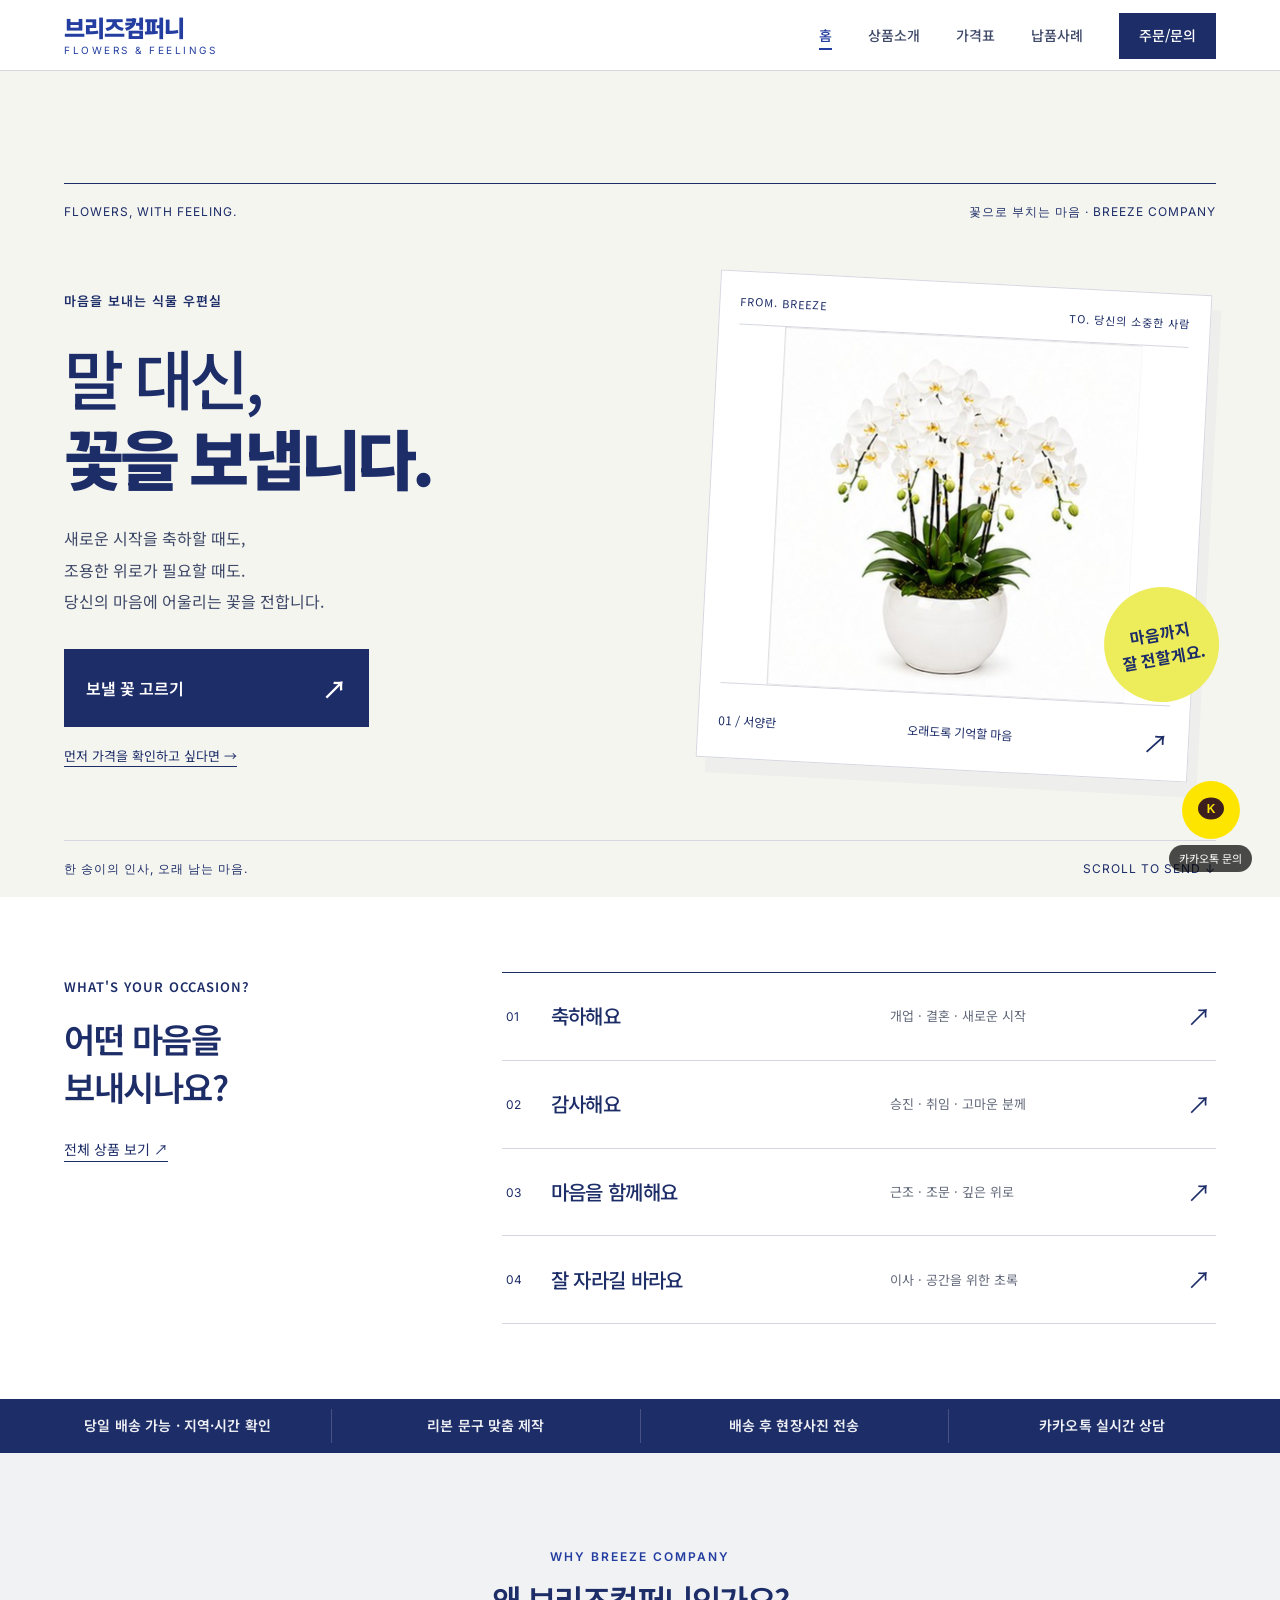
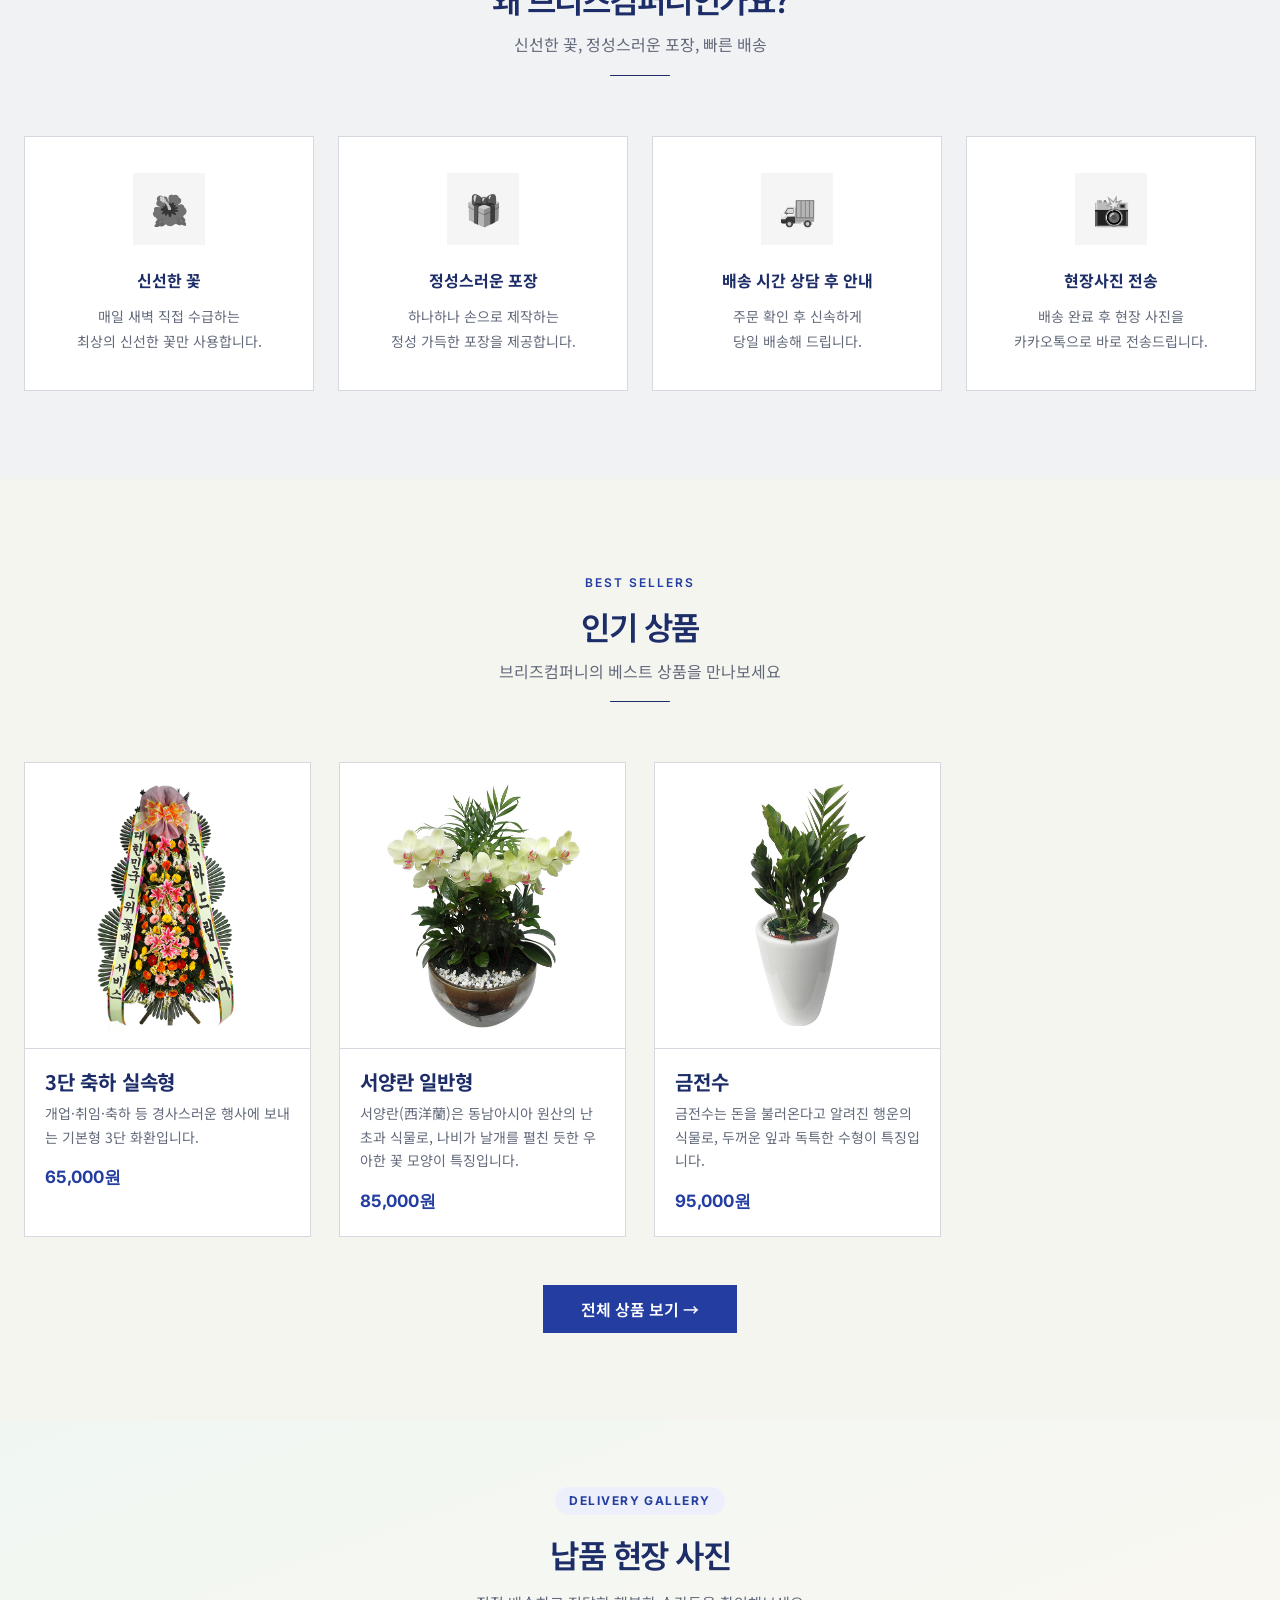
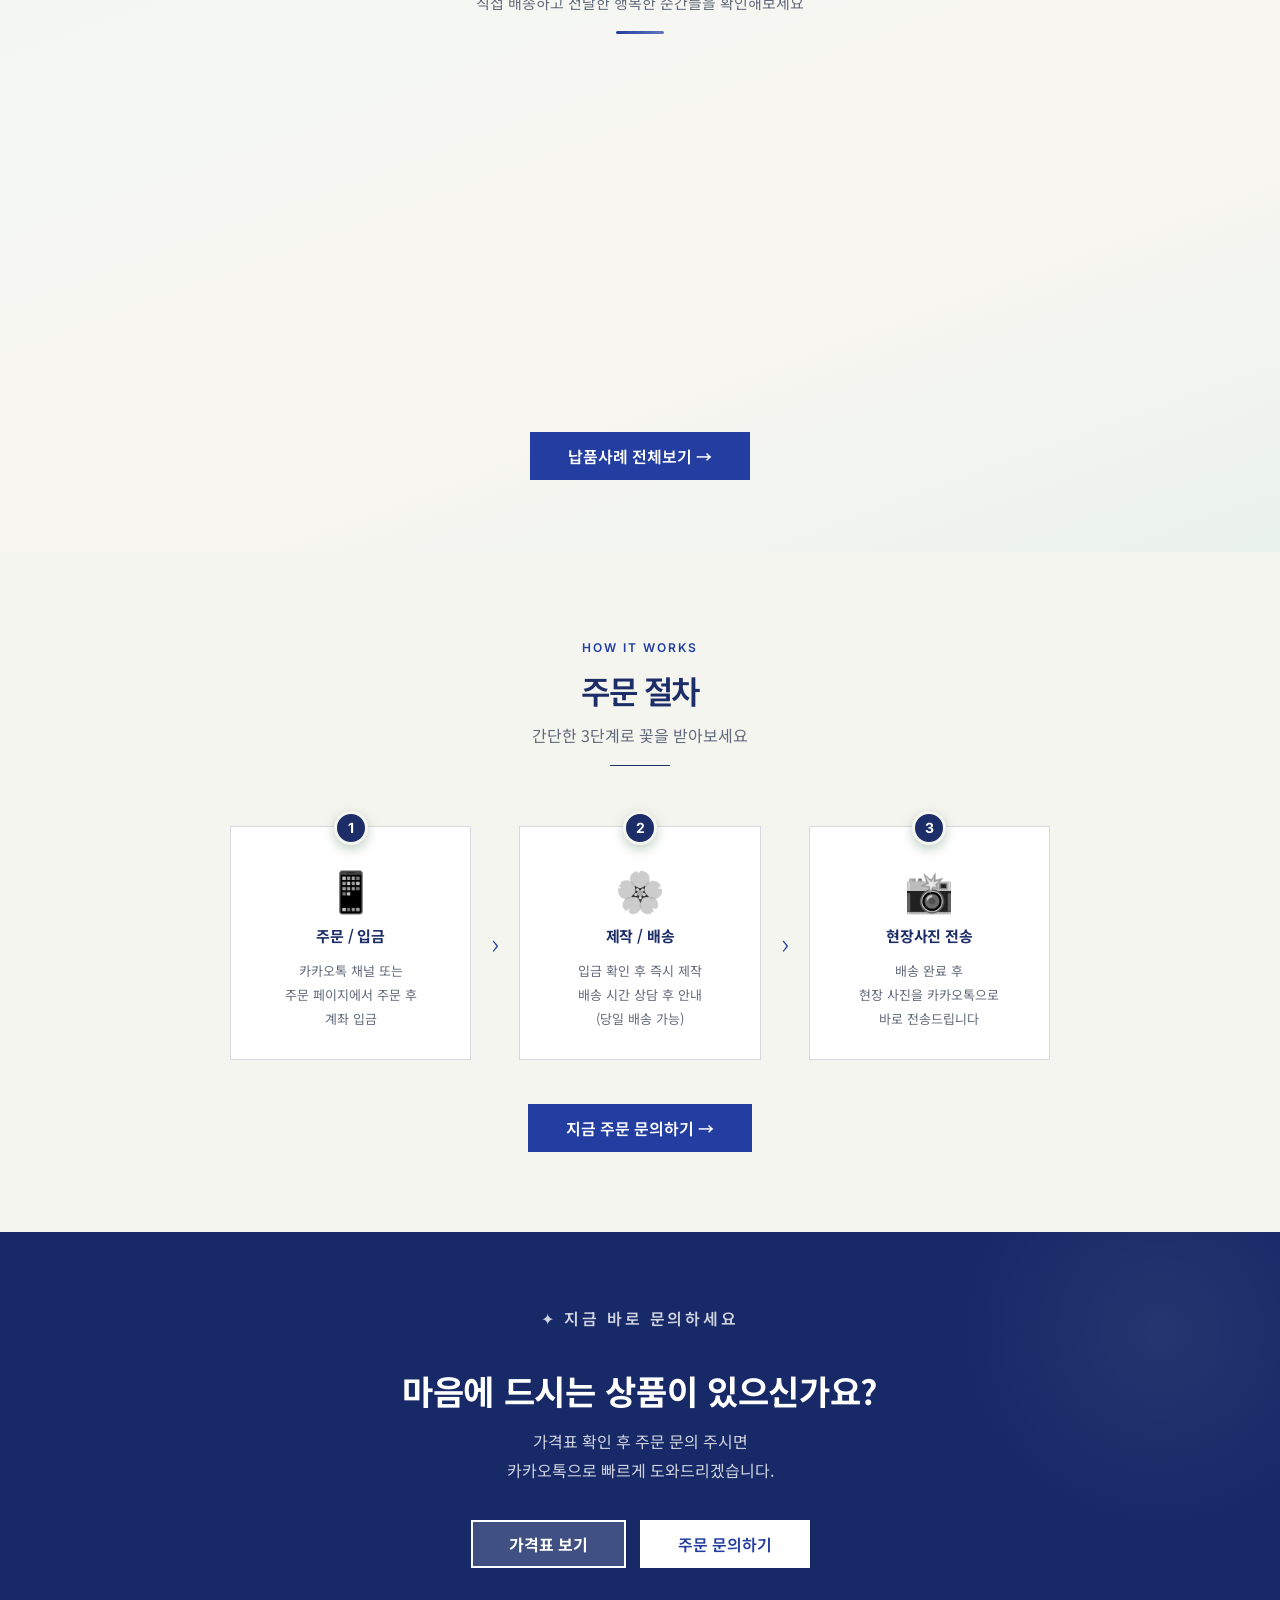
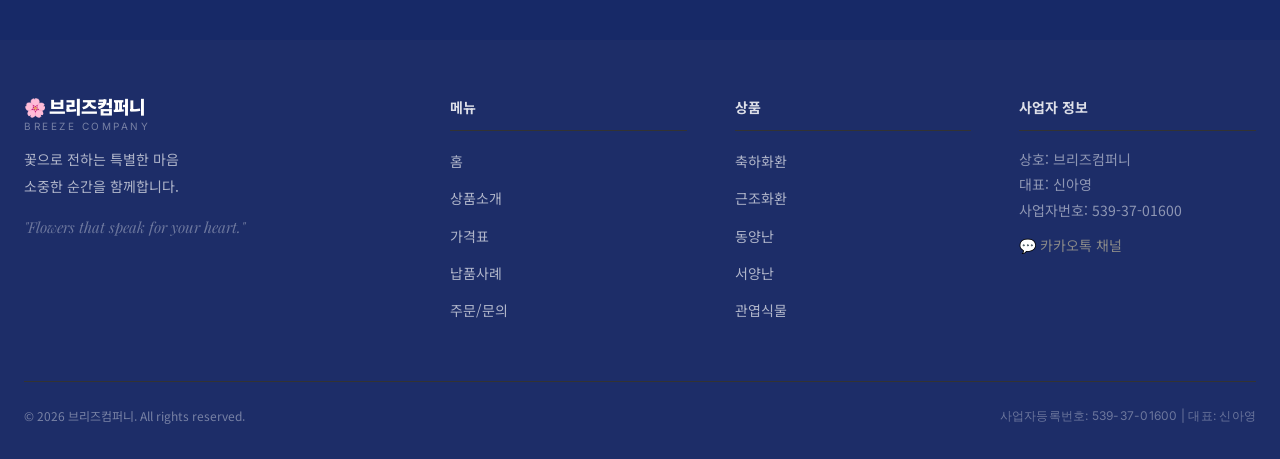
==== commit 57b2a329: "[운영 개선] 주문 검증 및 모바일 동선 개선과 공개 인증정보 제거" ====
--- a/index.html
+++ b/index.html
@@ -21,7 +21,7 @@
   <meta name="twitter:image" content="https://breezecompany.co.kr/og-image.png" />
 
   <link rel="stylesheet" href="style.css" />
-  <link rel="stylesheet" href="renewal.css" />
+  <link rel="stylesheet" href="renewal.css?v=20260908-2" />
 </head>
 <body class="breeze-home">
   <a class="skip-link" href="#main-content">본문으로 바로가기</a>
@@ -81,74 +81,15 @@
   <!-- ── 약속 배너 스트립 ── -->
   <div class="promise-strip">
     <div class="promise-inner">
-      <div class="promise-item"><span class="promise-icon">⚡</span>당일 배송 보장</div>
+      <div class="promise-item"><span class="promise-icon">⚡</span>당일 배송 가능 · 지역·시간 확인</div>
       <div class="promise-divider"></div>
-      <div class="promise-item"><span class="promise-icon">🌿</span>신선도 100% 보장</div>
+      <div class="promise-item"><span class="promise-icon">🌿</span>리본 문구 맞춤 제작</div>
       <div class="promise-divider"></div>
       <div class="promise-item"><span class="promise-icon">📸</span>배송 후 현장사진 전송</div>
       <div class="promise-divider"></div>
       <div class="promise-item"><span class="promise-icon">💬</span>카카오톡 실시간 상담</div>
     </div>
   </div>
-
-  <!-- ── STATS BAR ── -->
-  <div class="stats-bar">
-    <div class="stats-inner">
-      <div class="stat-item reveal">
-        <div class="stat-num" data-count="500" data-suffix="+">0+</div>
-        <div class="stat-label">배송 완료</div>
-      </div>
-      <div class="stat-item reveal reveal-d1">
-        <div class="stat-num" data-count="98" data-suffix="%">0%</div>
-        <div class="stat-label">고객 만족도</div>
-      </div>
-      <div class="stat-item reveal reveal-d2">
-        <div class="stat-num">3h</div>
-        <div class="stat-label">이내 배송</div>
-      </div>
-      <div class="stat-item reveal reveal-d3">
-        <div class="stat-num" data-count="3" data-suffix="년+">0년+</div>
-        <div class="stat-label">운영 경력</div>
-      </div>
-    </div>
-  </div>
-
-  <!-- ── 카테고리 쇼케이스 ── -->
-  <section style="background:var(--bz-surface);">
-    <div class="section-title reveal">
-      <span class="section-eyebrow">Categories</span>
-      <h2>상품 카테고리</h2>
-      <p>원하시는 카테고리를 선택해보세요</p>
-      <div class="section-line"></div>
-    </div>
-    <div class="category-grid inner">
-      <a href="products.html#section-wreath" class="category-card reveal">
-        <span class="category-icon">🎋</span>
-        <div class="category-name">축하화환</div>
-        <div class="category-desc">개업 · 취임 · 축하</div>
-      </a>
-      <a href="products.html#section-funeral" class="category-card reveal reveal-d1">
-        <span class="category-icon">🕊️</span>
-        <div class="category-name">근조화환</div>
-        <div class="category-desc">조문 · 격식 행사</div>
-      </a>
-      <a href="products.html#section-east" class="category-card reveal reveal-d2">
-        <span class="category-icon">🌿</span>
-        <div class="category-name">동양난</div>
-        <div class="category-desc">축하 · 감사 · 선물</div>
-      </a>
-      <a href="products.html#section-orchid" class="category-card reveal reveal-d3">
-        <span class="category-icon">🌺</span>
-        <div class="category-name">서양난</div>
-        <div class="category-desc">개업 · 이사 · 취임</div>
-      </a>
-      <a href="products.html#section-plant" class="category-card reveal reveal-d4">
-        <span class="category-icon">🪴</span>
-        <div class="category-name">관엽식물</div>
-        <div class="category-desc">인테리어 · 공기정화</div>
-      </a>
-    </div>
-  </section>
 
   <!-- ── WHY BREEZE ── -->
   <section class="features">
@@ -171,7 +112,7 @@
       </div>
       <div class="feature-card reveal reveal-d2">
         <div class="feature-icon-wrap feat-icon-3">🚚</div>
-        <h3>3시간 이내 배송</h3>
+        <h3>배송 시간 상담 후 안내</h3>
         <p>주문 확인 후 신속하게<br />당일 배송해 드립니다.</p>
       </div>
       <div class="feature-card reveal reveal-d3">
@@ -282,7 +223,7 @@
         <div class="bz-step-badge">2</div>
         <span class="bz-step-icon">🌸</span>
         <strong>제작 / 배송</strong>
-        <p>입금 확인 후 즉시 제작<br>3시간 이내 배송<br>(당일 배송 가능)</p>
+        <p>입금 확인 후 즉시 제작<br>배송 시간 상담 후 안내<br>(당일 배송 가능)</p>
       </div>
       <div class="bz-step-connector reveal reveal-d2">›</div>
       <div class="bz-step-card reveal reveal-d2">
@@ -294,54 +235,6 @@
     </div>
     <div style="text-align:center;margin-top:44px;" class="reveal">
       <a href="order.html" class="btn btn-primary">지금 주문 문의하기 →</a>
-    </div>
-  </section>
-
-  <!-- ── TESTIMONIALS ── -->
-  <section id="testimonials" class="testimonials" style="background:var(--bz-surface-2);">
-    <div class="section-title reveal">
-      <span class="section-eyebrow">Customer Reviews</span>
-      <h2>고객 후기</h2>
-      <p>브리즈컴퍼니를 찾아주신 고객님들의 진심 어린 이야기를 들어보세요.</p>
-      <div class="section-line"></div>
-    </div>
-
-    <div class="testimonial-grid">
-      <div class="testimonial-card reveal">
-        <div class="testimonial-stars">★★★★★</div>
-        <p class="testimonial-text">결혼식 화환 정말 만족스러웠습니다. 덕분에 품격 있는 분위기를 더할 수 있었어요. 배송도 정확하고 꽃도 너무 신선했습니다.</p>
-        <div class="testimonial-meta">
-          <span class="testimonial-author">김**님</span>
-          <span class="testimonial-tag">#결혼식</span>
-        </div>
-      </div>
-
-      <div class="testimonial-card reveal reveal-d1">
-        <div class="testimonial-stars">★★★★★</div>
-        <p class="testimonial-text">개업식에 보낸 축하 난이 풍성하고 기품 있어서 받으신 분이 아주 좋아하셨어요. 포장도 꼼꼼해 안전하게 도착했습니다.</p>
-        <div class="testimonial-meta">
-          <span class="testimonial-author">이**님</span>
-          <span class="testimonial-tag">#개업축하</span>
-        </div>
-      </div>
-
-      <div class="testimonial-card reveal reveal-d2">
-        <div class="testimonial-stars">★★★★★</div>
-        <p class="testimonial-text">갑작스러운 상에 근조화환을 주문했는데 정확한 시간에 도착했습니다. 어려운 상황에서 큰 도움이 되었어요. 감사합니다.</p>
-        <div class="testimonial-meta">
-          <span class="testimonial-author">박**님</span>
-          <span class="testimonial-tag">#근조</span>
-        </div>
-      </div>
-
-      <div class="testimonial-card reveal reveal-d3">
-        <div class="testimonial-stars">★★★★★</div>
-        <p class="testimonial-text">승진 축하 꽃바구니를 선물했는데 색 조합이 정말 예뻤어요. 받으신 분이 감동하셨다고 사진까지 보내주셨네요!</p>
-        <div class="testimonial-meta">
-          <span class="testimonial-author">최**님</span>
-          <span class="testimonial-tag">#승진축하</span>
-        </div>
-      </div>
     </div>
   </section>
 
@@ -419,7 +312,7 @@
         </div>
       </div>
       <div class="footer-bottom">
-        <p>© 2025 브리즈컴퍼니. All rights reserved.</p>
+        <p>© 2026 브리즈컴퍼니. All rights reserved.</p>
         <p class="biz-info">사업자등록번호: 539-37-01600 | 대표: 신아영</p>
       </div>
     </div>
@@ -466,6 +359,10 @@
         const item = map[card.dataset.key];
         if (!item) return;
         h3.textContent = item.name;
+        const image = card.querySelector('.product-card-img');
+        if(image) { if(item.image) image.src = item.image; image.alt = item.name; }
+        const description = card.querySelector('.product-info p');
+        if(description && item.description !== undefined) description.textContent = item.description;
         const saleEl = card.querySelector('.price-sale');
         const origEl = card.querySelector('.price-original');
         if (item.price !== null) {
@@ -516,10 +413,9 @@
         // 카드 본문
         const body = document.createElement('div');
         body.className = 'delivery-card-body';
-        body.innerHTML =
-          '<span class="delivery-card-tag">' + item.tag + '</span>' +
-          '<strong>' + item.title + '</strong>' +
-          '<span>' + item.desc + '</span>';
+        for (const [tag, value, cls] of [['span', item.tag, 'delivery-card-tag'], ['strong', item.title, ''], ['span', item.desc, '']]) {
+          const el = document.createElement(tag); el.textContent = value || ''; if(cls) el.className = cls; body.appendChild(el);
+        }
         a.appendChild(body);
         return a;
       }
@@ -534,7 +430,7 @@
 
       track.innerHTML = '';
       // 세트 A + 세트 B (무한 루프용 복제)
-      [0, 1].forEach(() => {
+      [0].forEach(() => {
         window.BZ_GALLERY.forEach(item => track.appendChild(makeCard(item)));
       });
     }
@@ -570,6 +466,6 @@
     }, { threshold: 0.5 });
     document.querySelectorAll('.stat-num[data-count]').forEach(el => counterObs.observe(el));
   </script>
-  <script src="renewal.js"></script>
+  <script src="renewal.js?v=20260908-2"></script>
 </body>
 </html>
--- a/renewal.css
+++ b/renewal.css
@@ -9,3 +9,61 @@
 @media(max-width:900px){.dispatch-hero{padding-top:100px}.dispatch-layout{gap:3%;grid-template-columns:1fr 1fr}.dispatch-copy h1{font-size:43px}.dispatch-photo{padding:12px 12px 0}.dispatch-photo-label{font-size:10px;letter-spacing:0}.dispatch-seal{right:-12px;width:88px;height:88px;font-size:13px}.dispatch-photo figcaption{font-size:10px}.occasion-section{gap:5%;grid-template-columns:1fr 2fr}.occasion-links>a{grid-template-columns:23px 1fr 23px;gap:8px}.occasion-links a>span:nth-of-type(2){grid-column:2;grid-row:2}.occasion-links b{grid-column:3;grid-row:1}.occasion-heading h2{font-size:28px}}
 @media(max-width:640px){.nav-container{padding-left:20px;padding-right:20px}.logo-main{font-size:20px}.dispatch-hero{padding:88px 22px 0}.dispatch-topline{font-size:10px}.dispatch-topline>span:last-child{display:none}.dispatch-layout{grid-template-columns:1fr;gap:34px;margin:20px auto 30px}.dispatch-copy h1{font-size:clamp(35px,9.5vw,56px);margin:18px 0}.dispatch-intro{font-size:15px}.dispatch-cta{max-width:100%;margin-top:24px}.dispatch-photo{width:90%;margin:0 auto 12px;transform:rotate(2deg)}.dispatch-photo img{height:280px}.dispatch-photo-label,.dispatch-photo figcaption{font-size:11px}.dispatch-seal{right:-18px}.dispatch-bottomline{font-size:10px;letter-spacing:0}.occasion-section{padding:48px 22px;grid-template-columns:1fr;gap:25px}.occasion-heading h2 br{display:none}.occasion-heading h2{font-size:28px;margin:12px 0 18px}.occasion-links strong{font-size:19px}.occasion-links>a{padding-top:17px;padding-bottom:17px}.promise-inner{gap:14px}.promise-item{font-size:12px}.category-grid{grid-template-columns:repeat(2,1fr)}.section-title h2{font-size:28px}.dispatch-label{font-size:12px}}
 @media(prefers-reduced-motion:reduce){*,*::before,*::after{animation:none!important;transition:none!important;scroll-behavior:auto!important}}
+
+/* Product detail: stretch vertical order steps on narrow screens. */
+@media (max-width: 640px) {
+  .lightbox-body .lb-steps {
+    align-items: stretch;
+    flex-wrap: nowrap;
+  }
+  .lightbox-body .lb-step {
+    flex: none;
+    width: 100%;
+    min-width: 0;
+    display: grid;
+    grid-template-columns: 30px minmax(0, 1fr) 28px;
+    gap: 8px 12px;
+    padding: 16px;
+    text-align: left;
+    align-items: center;
+  }
+  .lightbox-body .lb-step-num { grid-column: 1; grid-row: 1; }
+  .lightbox-body .lb-step-icon-em { grid-column: 3; grid-row: 1; }
+  .lightbox-body .lb-step-label {
+    grid-column: 2;
+    grid-row: 1;
+    font-size: 14px;
+    margin: 0;
+    line-height: 1.5;
+  }
+  .lightbox-body .lb-step-desc {
+    grid-column: 2 / -1;
+    grid-row: 2;
+    font-size: 14px;
+    line-height: 1.7;
+    word-break: keep-all;
+    overflow-wrap: anywhere;
+  }
+}
+
+/* Mobile inquiry flow: form first, contextual information afterwards. */
+.order-note { font-size: 14px; line-height: 1.8; margin-bottom: 24px; }
+#copy-status { white-space: pre-line; }
+@media (max-width: 640px) {
+  .order-layout { display: flex; flex-direction: column; }
+  .order-layout > .reveal { order: -1; width: 100%; }
+  .order-info-panel { width: 100%; }
+  .order-form-card { padding: 22px 18px; }
+  .form-group input, .form-group select, .form-group textarea { font-size: 16px; }
+  body { padding-bottom: 66px; }
+  .kakao-float { bottom: 0; right: 0; left: 0; width: 100%; height: 56px; background: var(--dispatch-accent); display: flex; justify-content: center; align-items: center; }
+  .kakao-float-btn { width: 38px; height: 38px; }
+  .kakao-float-tooltip { position: static; opacity: 1; transform: none; background: transparent; color: var(--bz-ink); font-size: 14px; }
+  .lightbox-overlay.active ~ .kakao-float { display: none; }
+  .dispatch-hero { padding-top: 68px; }
+  .dispatch-layout { gap: 24px; }
+}
+@media (max-width: 640px) {
+  .kakao-float { flex-direction: row; gap: 10px; padding: 8px; }
+  .kakao-float-label { margin: 0; padding: 0; background: transparent; color: var(--bz-ink); font-size: 14px; }
+}
